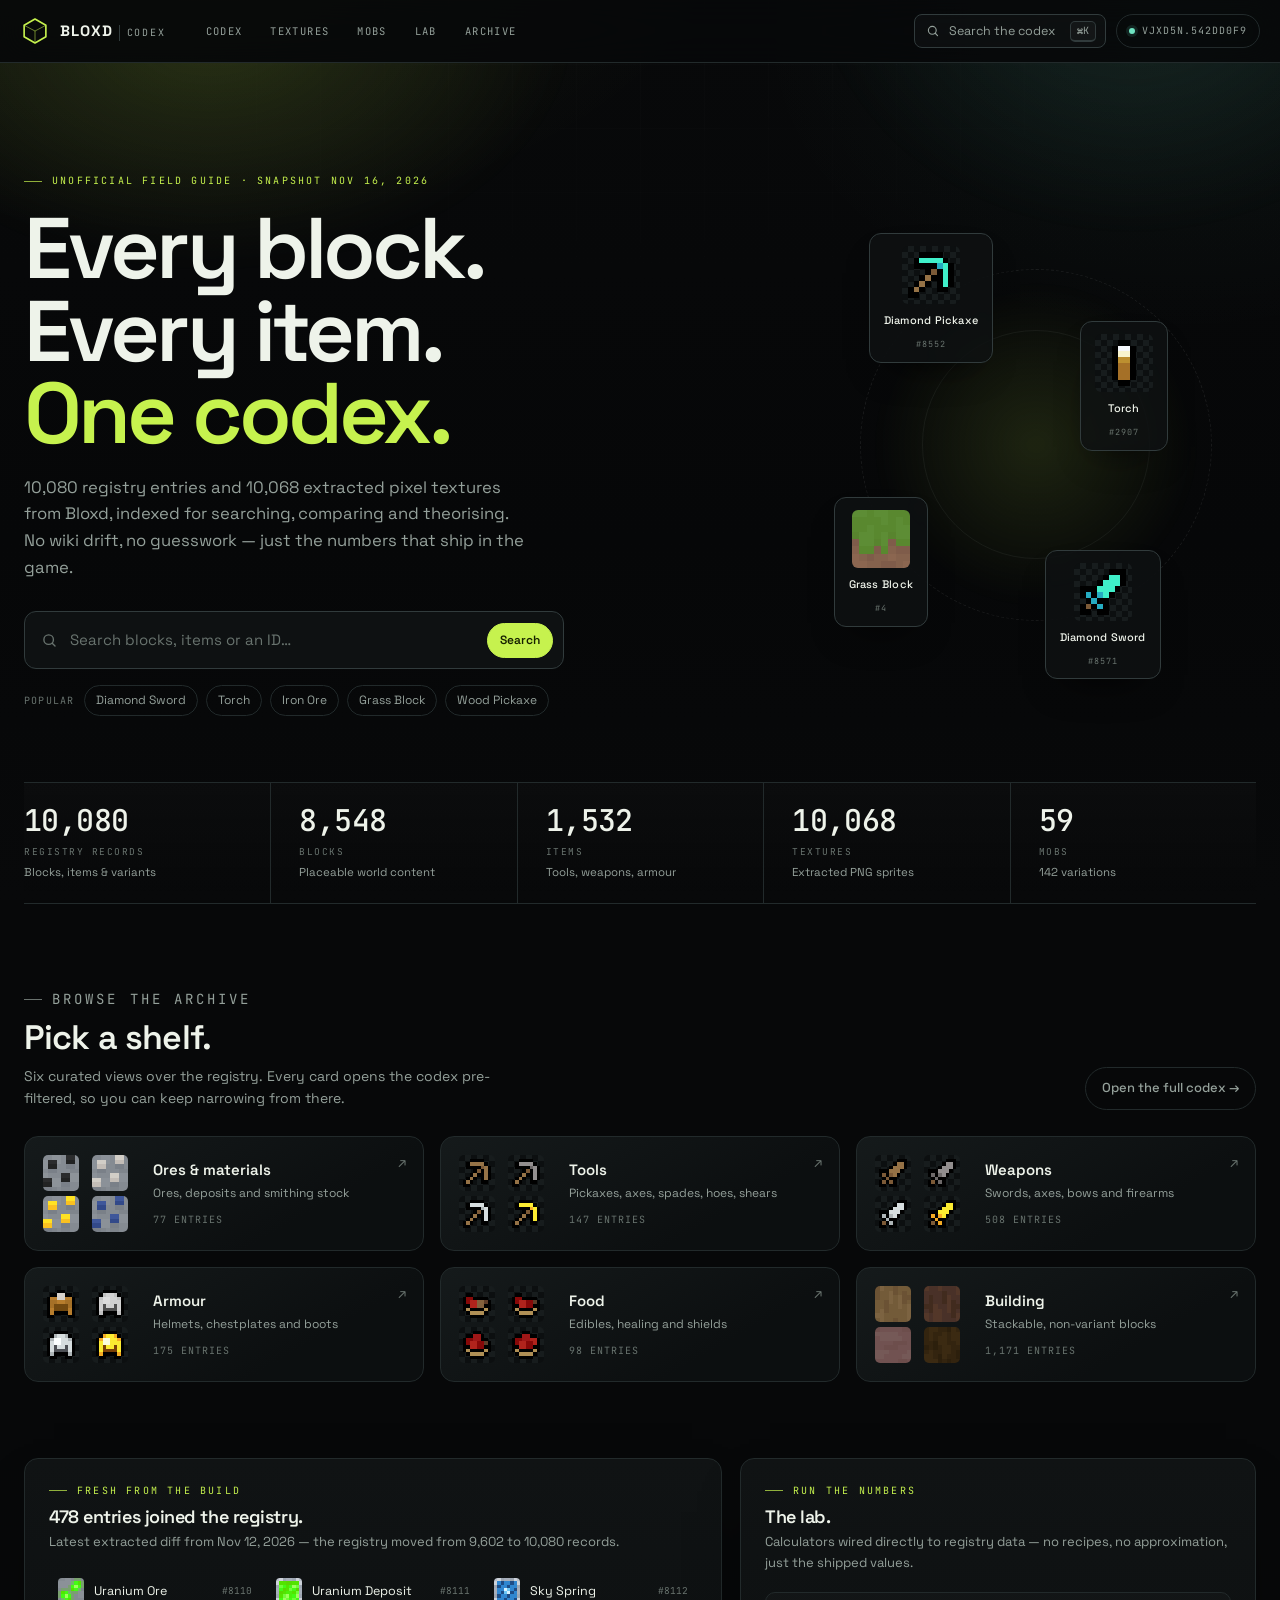
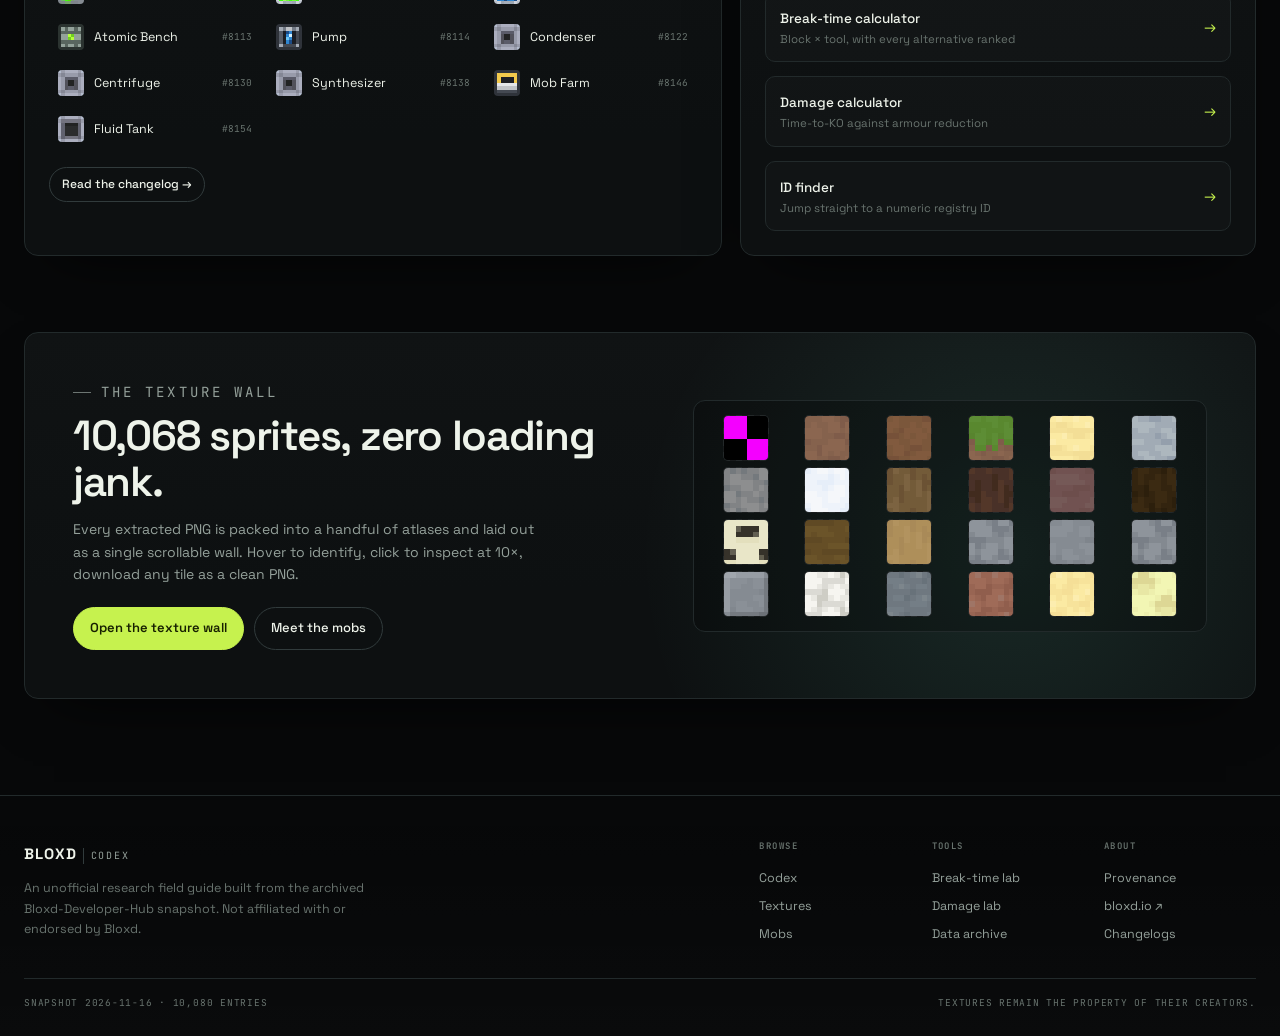
==== index.html @ 4e417929 "Build Bloxd Codex, a new site generated from the archived zip - New dark field-guide UI: home, codex" ====
<!doctype html>
<html lang="en">
<head>
<meta charset="utf-8">
<meta name="viewport" content="width=device-width, initial-scale=1, viewport-fit=cover">
<title>Bloxd Codex — every block, item and mob</title>
<meta name="description" content="An unofficial, searchable field guide to Bloxd: 10,080 blocks and items, 10,068 extracted textures, 59 mobs, plus mining and damage calculators built from the registry snapshot.">
<meta name="theme-color" content="#070809">
<meta property="og:title" content="Bloxd Codex">
<meta property="og:description" content="Every block. Every item. One codex. Search 10,080 registry entries and 10,068 extracted textures.">
<meta property="og:type" content="website">
<link rel="icon" href="assets/favicon.svg" type="image/svg+xml">
<link rel="preconnect" href="https://fonts.googleapis.com">
<link rel="preconnect" href="https://fonts.gstatic.com" crossorigin>
<link href="https://fonts.googleapis.com/css2?family=Space+Grotesk:wght@400;500;600;700&family=JetBrains+Mono:wght@400;500&display=swap" rel="stylesheet">
<link rel="stylesheet" href="assets/site.css">
<script type="module" src="assets/js/main.js"></script>
</head>
<body>
<a class="skip-link" href="#view">Skip to content</a>

<header class="topbar">
  <div class="topbar-inner">
    <a class="brand" href="#/" aria-label="Bloxd Codex — home">
      <span class="brand-mark" aria-hidden="true">
        <svg viewBox="0 0 40 40" fill="none">
          <path d="M20 4 34.5 12.4v15.2L20 36 5.5 27.6V12.4L20 4Z" stroke="currentColor" stroke-width="2.2" stroke-linejoin="round"/>
          <path d="M20 20 34.5 12.4M20 20 5.5 12.4M20 20v16" stroke="currentColor" stroke-width="1.3" opacity=".55"/>
        </svg>
      </span>
      <span class="brand-text"><b>BLOXD</b><i>CODEX</i></span>
    </a>

    <nav class="nav" id="nav" aria-label="Primary">
      <a href="#/codex" data-nav="codex">Codex</a>
      <a href="#/textures" data-nav="textures">Textures</a>
      <a href="#/mobs" data-nav="mobs">Mobs</a>
      <a href="#/lab" data-nav="lab">Lab</a>
      <a href="#/archive" data-nav="archive">Archive</a>
    </nav>

    <div class="top-actions">
      <button class="search-trigger" id="searchTrigger" type="button" aria-label="Search the codex">
        <svg viewBox="0 0 20 20" fill="none" aria-hidden="true"><circle cx="9" cy="9" r="5.6" stroke="currentColor" stroke-width="1.6"/><path d="m13.2 13.2 3.3 3.3" stroke="currentColor" stroke-width="1.6" stroke-linecap="round"/></svg>
        <span class="search-trigger-label">Search the codex</span>
        <kbd class="kbd">⌘K</kbd>
      </button>
      <a class="snapshot-pill" href="#/archive" title="Archived snapshot">
        <i aria-hidden="true"></i><span id="snapBuild">snapshot</span>
      </a>
      <button class="menu-btn" id="menuBtn" type="button" aria-label="Open menu" aria-expanded="false" aria-controls="mobileNav">
        <span></span><span></span>
      </button>
    </div>
  </div>
  <div class="mobile-nav" id="mobileNav" hidden>
    <a href="#/codex" data-nav="codex">Codex</a>
    <a href="#/textures" data-nav="textures">Textures</a>
    <a href="#/mobs" data-nav="mobs">Mobs</a>
    <a href="#/lab" data-nav="lab">Lab</a>
    <a href="#/archive" data-nav="archive">Archive</a>
  </div>
</header>

<main id="view" tabindex="-1">
  <div class="boot">
    <div class="boot-cube" aria-hidden="true"></div>
    <p>Unpacking the codex…</p>
  </div>
</main>

<footer class="footer">
  <div class="footer-inner">
    <div class="footer-brand">
      <span class="brand-text"><b>BLOXD</b><i>CODEX</i></span>
      <p>An unofficial research field guide built from the archived Bloxd-Developer-Hub snapshot. Not affiliated with or endorsed by Bloxd.</p>
    </div>
    <div class="footer-cols">
      <div>
        <h4>Browse</h4>
        <a href="#/codex">Codex</a>
        <a href="#/textures">Textures</a>
        <a href="#/mobs">Mobs</a>
      </div>
      <div>
        <h4>Tools</h4>
        <a href="#/lab">Break-time lab</a>
        <a href="#/lab">Damage lab</a>
        <a href="#/archive">Data archive</a>
      </div>
      <div>
        <h4>About</h4>
        <a href="#/archive">Provenance</a>
        <a href="https://bloxd.io" rel="noopener noreferrer" target="_blank">bloxd.io ↗</a>
        <a href="#/archive">Changelogs</a>
      </div>
    </div>
  </div>
  <div class="footer-base">
    <span id="footStamp">Snapshot —</span>
    <span>Textures remain the property of their creators.</span>
  </div>
</footer>

<div class="overlay" id="palette" hidden>
  <div class="palette-panel" role="dialog" aria-modal="true" aria-label="Search the codex">
    <div class="palette-bar">
      <svg viewBox="0 0 20 20" fill="none" aria-hidden="true"><circle cx="9" cy="9" r="5.6" stroke="currentColor" stroke-width="1.6"/><path d="m13.2 13.2 3.3 3.3" stroke="currentColor" stroke-width="1.6" stroke-linecap="round"/></svg>
      <input id="paletteInput" type="text" placeholder="Search blocks, items, IDs…" autocomplete="off" spellcheck="false" aria-label="Search query">
      <kbd class="kbd">esc</kbd>
    </div>
    <div class="palette-results" id="paletteResults"></div>
    <div class="palette-foot">
      <span><kbd>↑</kbd><kbd>↓</kbd> navigate</span>
      <span><kbd>↵</kbd> open</span>
      <span><kbd>⌘K</kbd> toggle</span>
    </div>
  </div>
</div>

<div class="overlay" id="lightbox" hidden>
  <div class="lightbox-panel" role="dialog" aria-modal="true" aria-label="Texture preview">
    <button class="icon-btn lightbox-close" type="button" data-close aria-label="Close">✕</button>
    <div class="lightbox-stage" id="lightboxStage"></div>
    <div class="lightbox-meta" id="lightboxMeta"></div>
  </div>
</div>

<div class="overlay" id="modal" hidden>
  <div class="modal-panel" role="dialog" aria-modal="true" aria-labelledby="modalTitle">
    <button class="icon-btn modal-close" type="button" data-close aria-label="Close">✕</button>
    <div id="modalBody"></div>
  </div>
</div>

<div class="toasts" id="toasts" aria-live="polite"></div>
</body>
</html>
---- assets/site.css ----
/* ==========================================================================
   Bloxd Codex — stylesheet
   A dark specimen-archive look: near-black surfaces, acid lime accents,
   monospaced catalog labels and crisp pixel textures on checkerboard.
   ========================================================================== */

/* --- tokens -------------------------------------------------------------- */
:root {
  --bg: #070809;
  --bg-soft: #0b0d0e;
  --panel: #101314;
  --panel-2: #151a1b;
  --panel-3: #1a2021;
  --line: #222a2b;
  --line-strong: #313b3c;
  --text: #eef3ea;
  --muted: #94a09a;
  --dim: #68736e;
  --lime: #c6f24e;
  --lime-ink: #172000;
  --mint: #6fe3c1;
  --amber: #ffb45c;
  --blue: #7cb8ff;
  --pink: #ff8fb1;
  --red: #ff6b6b;
  --radius: 14px;
  --radius-sm: 9px;
  --content: 1280px;
  --font: "Space Grotesk", ui-sans-serif, system-ui, -apple-system, "Segoe UI", sans-serif;
  --mono: "JetBrains Mono", ui-monospace, SFMono-Regular, Menlo, Consolas, monospace;
  --shadow: 0 24px 60px -30px rgba(0, 0, 0, .9);
  --ease: cubic-bezier(.22, .8, .28, 1);
}

/* --- reset --------------------------------------------------------------- */
*, *::before, *::after { box-sizing: border-box; }
* { margin: 0; }
html { scroll-behavior: smooth; -webkit-text-size-adjust: 100%; }
body {
  background: var(--bg);
  color: var(--text);
  font-family: var(--font);
  font-size: 15px;
  line-height: 1.6;
  min-height: 100svh;
  -webkit-font-smoothing: antialiased;
  overflow-x: hidden;
}
body::before {
  content: "";
  position: fixed;
  inset: 0;
  z-index: -1;
  pointer-events: none;
  background:
    radial-gradient(900px 500px at 12% -10%, rgba(198, 242, 78, .07), transparent 65%),
    radial-gradient(700px 500px at 92% 4%, rgba(111, 227, 193, .05), transparent 60%),
    linear-gradient(180deg, #08090a, #060708 60%, #08090a);
}
body::after {
  content: "";
  position: fixed;
  inset: 0;
  z-index: -1;
  pointer-events: none;
  opacity: .5;
  background-image:
    linear-gradient(rgba(255, 255, 255, .022) 1px, transparent 1px),
    linear-gradient(90deg, rgba(255, 255, 255, .022) 1px, transparent 1px);
  background-size: 64px 64px;
  mask-image: radial-gradient(ellipse 80% 60% at 50% 0%, #000 20%, transparent 80%);
  -webkit-mask-image: radial-gradient(ellipse 80% 60% at 50% 0%, #000 20%, transparent 80%);
}
img, svg { display: block; max-width: 100%; }
button, input, select, textarea { font: inherit; color: inherit; }
button { background: none; border: 0; cursor: pointer; }
a { color: inherit; text-decoration: none; }
ul, ol { padding: 0; list-style: none; }
h1, h2, h3, h4 { font-weight: 600; line-height: 1.08; letter-spacing: -.025em; }
::selection { background: var(--lime); color: var(--lime-ink); }
:focus-visible { outline: 2px solid var(--lime); outline-offset: 2px; border-radius: 4px; }
[hidden] { display: none !important; }

/* scrollbar */
* { scrollbar-width: thin; scrollbar-color: #2b3435 transparent; }
*::-webkit-scrollbar { width: 10px; height: 10px; }
*::-webkit-scrollbar-thumb { background: #2b3435; border: 3px solid var(--bg); border-radius: 10px; }

.skip-link {
  position: fixed; left: 16px; top: -60px; z-index: 200;
  background: var(--lime); color: var(--lime-ink); padding: 10px 16px;
  border-radius: 8px; font-weight: 600; transition: top .2s;
}
.skip-link:focus { top: 12px; }

/* --- shared -------------------------------------------------------------- */
.container { width: min(100% - 48px, var(--content)); margin-inline: auto; }
.kicker {
  font-family: var(--mono); font-size: 10px; letter-spacing: .22em; text-transform: uppercase;
  color: var(--lime); display: flex; align-items: center; gap: 10px;
}
.kicker::before { content: ""; width: 18px; height: 1px; background: currentColor; opacity: .7; }
.kicker.plain::before { display: none; }
.muted { color: var(--muted); }
.dim { color: var(--dim); }
.mono { font-family: var(--mono); }
.section { padding: clamp(40px, 6vw, 76px) 0; }
.section-head {
  display: flex; align-items: flex-end; justify-content: space-between;
  gap: 24px; margin-bottom: 26px; flex-wrap: wrap;
}
.section-head h2 { font-size: clamp(24px, 3vw, 34px); margin-top: 10px; }
.section-head p { color: var(--muted); max-width: 52ch; margin-top: 8px; font-size: 14px; }
.hairline { height: 1px; background: var(--line); border: 0; }

.btn {
  --btn-bg: transparent; --btn-fg: var(--text); --btn-bd: var(--line-strong);
  display: inline-flex; align-items: center; justify-content: center; gap: 8px;
  background: var(--btn-bg); color: var(--btn-fg); border: 1px solid var(--btn-bd);
  padding: 10px 16px; border-radius: 999px; font-size: 13px; font-weight: 500;
  transition: background .18s, border-color .18s, color .18s, transform .18s;
  white-space: nowrap;
}
.btn:hover { border-color: var(--lime); color: var(--lime); }
.btn:active { transform: translateY(1px); }
.btn.primary { --btn-bg: var(--lime); --btn-fg: var(--lime-ink); --btn-bd: var(--lime); font-weight: 600; }
.btn.primary:hover { background: #d4ff62; border-color: #d4ff62; color: var(--lime-ink); }
.btn.ghost { --btn-bd: var(--line); color: var(--muted); }
.btn.small { padding: 7px 12px; font-size: 12px; }
.btn svg { width: 15px; height: 15px; }

.icon-btn {
  width: 34px; height: 34px; display: grid; place-items: center;
  border: 1px solid var(--line); border-radius: 8px; color: var(--muted);
  transition: color .15s, border-color .15s, background .15s;
}
.icon-btn:hover { color: var(--text); border-color: var(--line-strong); background: var(--panel-2); }

.kbd {
  font-family: var(--mono); font-size: 10px; line-height: 1; color: var(--muted);
  border: 1px solid var(--line-strong); border-bottom-width: 2px;
  border-radius: 5px; padding: 4px 6px; background: rgba(255, 255, 255, .03);
}

.chip {
  display: inline-flex; align-items: center; gap: 6px;
  padding: 5px 10px; border-radius: 999px; border: 1px solid var(--line);
  font-family: var(--mono); font-size: 10.5px; letter-spacing: .015em;
  color: var(--muted); background: rgba(255, 255, 255, .02);
}
.chip.lime { color: var(--lime); border-color: rgba(198, 242, 78, .35); background: rgba(198, 242, 78, .07); }
.chip.mint { color: var(--mint); border-color: rgba(111, 227, 193, .3); background: rgba(111, 227, 193, .06); }
.chip.amber { color: var(--amber); border-color: rgba(255, 180, 92, .3); background: rgba(255, 180, 92, .06); }
.chip.blue { color: var(--blue); border-color: rgba(124, 184, 255, .3); background: rgba(124, 184, 255, .06); }
.chip.pink { color: var(--pink); border-color: rgba(255, 143, 177, .3); background: rgba(255, 143, 177, .06); }
.chip.plain { text-transform: none; letter-spacing: 0; font-family: var(--font); font-size: 12px; }

.badge {
  display: inline-flex; align-items: center; gap: 4px;
  font-family: var(--mono); font-size: 9.5px; letter-spacing: .08em; text-transform: uppercase;
  color: var(--dim); border: 1px solid var(--line); border-radius: 4px; padding: 2px 5px;
}
.badge.var { color: var(--amber); border-color: rgba(255, 180, 92, .25); }

.panel {
  background: linear-gradient(180deg, var(--panel), #0d1011 70%);
  border: 1px solid var(--line);
  border-radius: var(--radius);
  box-shadow: var(--shadow);
}
.panel-pad { padding: clamp(18px, 2.4vw, 28px); }

.checker {
  background-color: #0c0f10;
  background-image:
    linear-gradient(45deg, #171c1d 25%, transparent 25%, transparent 75%, #171c1d 75%),
    linear-gradient(45deg, #171c1d 25%, transparent 25%, transparent 75%, #171c1d 75%);
  background-size: 12px 12px;
  background-position: 0 0, 6px 6px;
}

/* pixel texture wrapper */
.texbox {
  position: relative; display: inline-grid; place-items: center;
  flex: none; border-radius: 7px; overflow: hidden;
}
.px {
  display: block; flex: none;
  background-repeat: no-repeat;
  image-rendering: pixelated;
  image-rendering: -moz-crisp-edges;
  image-rendering: crisp-edges;
}
.px-img { image-rendering: pixelated; }
.texbox.empty::after {
  content: "∅"; font-family: var(--mono); color: var(--dim); font-size: 14px;
}

/* --- boot / view transitions -------------------------------------------- */
.boot { min-height: 60vh; display: grid; place-content: center; justify-items: center; gap: 18px; color: var(--dim); font-family: var(--mono); font-size: 11px; letter-spacing: .18em; text-transform: uppercase; }
.boot-cube {
  width: 26px; height: 26px; border: 2px solid var(--lime); border-radius: 4px;
  animation: bootspin 1.4s var(--ease) infinite;
}
@keyframes bootspin { 0% { transform: rotate(0) scale(1); } 50% { transform: rotate(90deg) scale(.75); opacity: .5; } 100% { transform: rotate(180deg) scale(1); } }
#view.is-entering { animation: fadeUp .38s var(--ease) both; }
@keyframes fadeUp { from { opacity: 0; transform: translateY(10px); } to { opacity: 1; transform: none; } }

/* --- topbar -------------------------------------------------------------- */
.topbar {
  position: sticky; top: 0; z-index: 60;
  background: rgba(7, 8, 9, .78);
  backdrop-filter: blur(16px) saturate(140%);
  -webkit-backdrop-filter: blur(16px) saturate(140%);
  border-bottom: 1px solid var(--line);
}
.topbar-inner {
  width: min(100% - 40px, var(--content)); margin-inline: auto;
  height: 62px; display: flex; align-items: center; gap: 28px;
}
.brand { display: flex; align-items: center; gap: 10px; flex: none; }
.brand-mark { width: 30px; height: 30px; color: var(--lime); }
.brand-mark svg { width: 100%; height: 100%; }
.brand:hover .brand-mark { filter: drop-shadow(0 0 8px rgba(198, 242, 78, .5)); }
.brand-text { display: flex; align-items: baseline; gap: 6px; letter-spacing: .04em; }
.brand-text b { font-size: 15px; letter-spacing: .06em; }
.brand-text i {
  font-style: normal; font-family: var(--mono); font-size: 10px; letter-spacing: .18em;
  color: var(--muted); border-left: 1px solid var(--line-strong); padding-left: 7px;
}
.nav { display: flex; align-items: center; gap: 4px; margin-right: auto; }
.nav a {
  position: relative; padding: 7px 12px; border-radius: 7px;
  font-family: var(--mono); font-size: 10.5px; letter-spacing: .13em; text-transform: uppercase;
  color: var(--muted); transition: color .15s, background .15s;
}
.nav a:hover { color: var(--text); background: rgba(255, 255, 255, .04); }
.nav a.active { color: var(--text); }
.nav a.active::after {
  content: ""; position: absolute; left: 12px; right: 12px; bottom: 1px; height: 2px;
  background: var(--lime); border-radius: 2px;
}
.top-actions { display: flex; align-items: center; gap: 10px; }
.search-trigger {
  display: flex; align-items: center; gap: 9px; height: 34px; padding: 0 9px 0 11px;
  border: 1px solid var(--line-strong); border-radius: 8px; color: var(--muted);
  background: rgba(255, 255, 255, .025); transition: border-color .15s, color .15s, background .15s;
}
.search-trigger:hover { border-color: var(--lime); color: var(--text); background: rgba(198, 242, 78, .05); }
.search-trigger svg { width: 14px; height: 14px; }
.search-trigger-label { font-size: 12.5px; }
.search-trigger .kbd { margin-left: 6px; }
.snapshot-pill {
  display: inline-flex; align-items: center; gap: 7px; height: 34px; padding: 0 12px;
  border: 1px solid var(--line); border-radius: 999px;
  font-family: var(--mono); font-size: 10px; letter-spacing: .1em; text-transform: uppercase; color: var(--muted);
  transition: border-color .15s, color .15s;
}
.snapshot-pill:hover { border-color: var(--line-strong); color: var(--text); }
.snapshot-pill i { width: 6px; height: 6px; border-radius: 50%; background: var(--mint); box-shadow: 0 0 0 3px rgba(111, 227, 193, .12); }
.menu-btn { display: none; width: 38px; height: 34px; place-items: center; gap: 5px; border: 1px solid var(--line); border-radius: 8px; }
.menu-btn span { display: block; width: 15px; height: 1.5px; background: var(--text); transition: transform .2s; }
.menu-btn[aria-expanded="true"] span:first-child { transform: translateY(3.2px) rotate(45deg); }
.menu-btn[aria-expanded="true"] span:last-child { transform: translateY(-3.2px) rotate(-45deg); }
.mobile-nav {
  display: none; flex-direction: column; gap: 2px; padding: 8px 20px 18px;
  border-top: 1px solid var(--line); background: var(--bg-soft);
}
.mobile-nav a { padding: 11px 4px; font-family: var(--mono); font-size: 12px; letter-spacing: .14em; text-transform: uppercase; color: var(--muted); border-bottom: 1px solid rgba(255, 255, 255, .04); }
.mobile-nav a.active { color: var(--lime); }

/* --- hero ---------------------------------------------------------------- */
.hero { position: relative; overflow: hidden; padding: clamp(56px, 9vw, 110px) 0 clamp(40px, 6vw, 66px); }
.hero::before {
  content: ""; position: absolute; inset: -20% -10% auto -10%; height: 620px; pointer-events: none;
  background:
    radial-gradient(520px 340px at 22% 18%, rgba(198, 242, 78, .14), transparent 70%),
    radial-gradient(460px 380px at 82% 8%, rgba(111, 227, 193, .1), transparent 70%);
  filter: blur(10px);
}
.hero-inner { position: relative; display: grid; grid-template-columns: minmax(0, 1.15fr) minmax(0, .85fr); gap: clamp(28px, 5vw, 64px); align-items: center; }
.hero-copy h1 {
  font-size: clamp(44px, 7.2vw, 86px); letter-spacing: -.045em; line-height: .96;
  margin: 18px 0 20px; font-weight: 600;
}
.hero-copy h1 em { font-style: normal; color: var(--lime); }
.hero-copy .lede { color: var(--muted); font-size: clamp(15px, 1.3vw, 17px); max-width: 46ch; }
.hero-search {
  display: flex; align-items: center; gap: 12px; margin-top: 30px;
  background: rgba(16, 19, 20, .9); border: 1px solid var(--line-strong);
  border-radius: 12px; padding: 8px 10px 8px 16px; max-width: 540px;
  transition: border-color .2s, box-shadow .2s;
}
.hero-search:focus-within { border-color: var(--lime); box-shadow: 0 0 0 4px rgba(198, 242, 78, .08); }
.hero-search svg { width: 17px; height: 17px; color: var(--dim); flex: none; }
.hero-search input { flex: 1; min-width: 0; background: none; border: 0; padding: 8px 0; font-size: 15px; }
.hero-search input::placeholder { color: var(--dim); }
.hero-search input:focus { outline: none; }
.hero-chips { display: flex; flex-wrap: wrap; gap: 8px; margin-top: 16px; align-items: center; }
.hero-chips span { font-family: var(--mono); font-size: 10px; letter-spacing: .12em; text-transform: uppercase; color: var(--dim); margin-right: 2px; }
.hero-chips button {
  font-size: 12px; color: var(--muted); border: 1px solid var(--line); border-radius: 999px; padding: 5px 11px;
  transition: color .15s, border-color .15s, background .15s;
}
.hero-chips button:hover { color: var(--lime); border-color: rgba(198, 242, 78, .4); background: rgba(198, 242, 78, .06); }

/* floating specimen art */
.hero-art { position: relative; aspect-ratio: 1; max-width: 440px; margin-left: auto; width: 100%; }
.hero-art::before {
  content: ""; position: absolute; inset: 8%; border-radius: 50%;
  background: radial-gradient(circle, rgba(198, 242, 78, .12), transparent 62%);
  filter: blur(6px);
}
.hero-art .ring {
  position: absolute; inset: 10%; border: 1px dashed rgba(255, 255, 255, .08); border-radius: 50%;
  animation: spin 46s linear infinite;
}
.hero-art .ring.two { inset: 24%; border-style: solid; border-color: rgba(255, 255, 255, .05); animation-duration: 34s; animation-direction: reverse; }
@keyframes spin { to { transform: rotate(360deg); } }
.specimen {
  position: absolute; display: flex; flex-direction: column; align-items: center; gap: 8px;
  padding: 12px 14px 10px; background: rgba(14, 17, 18, .86);
  border: 1px solid var(--line-strong); border-radius: 12px;
  box-shadow: 0 18px 40px -22px #000; backdrop-filter: blur(6px);
  animation: bob 7s ease-in-out infinite;
}
.specimen .texbox { border-radius: 6px; }
.specimen b { font-size: 11px; font-weight: 500; letter-spacing: .02em; white-space: nowrap; }
.specimen small { font-family: var(--mono); font-size: 8.5px; letter-spacing: .1em; color: var(--dim); text-transform: uppercase; }
@keyframes bob { 0%, 100% { transform: translateY(0); } 50% { transform: translateY(-9px); } }

/* --- stats --------------------------------------------------------------- */
.stat-strip {
  display: grid; grid-template-columns: repeat(5, 1fr);
  border-top: 1px solid var(--line); border-bottom: 1px solid var(--line);
  background: linear-gradient(180deg, rgba(255, 255, 255, .018), transparent);
}
.stat { padding: 22px clamp(14px, 2.2vw, 28px); border-left: 1px solid var(--line); }
.stat:first-child { border-left: 0; padding-left: 0; }
.stat-value { font-family: var(--mono); font-size: clamp(21px, 2.4vw, 30px); letter-spacing: -.02em; font-weight: 500; line-height: 1; }
.stat-value em { font-style: normal; color: var(--lime); }
.stat-label { margin-top: 9px; font-family: var(--mono); font-size: 9.5px; letter-spacing: .16em; text-transform: uppercase; color: var(--dim); }
.stat-hint { font-size: 11.5px; color: var(--muted); margin-top: 3px; }

/* --- shelves ------------------------------------------------------------- */
.shelf-grid { display: grid; grid-template-columns: repeat(3, 1fr); gap: 16px; }
.shelf {
  position: relative; display: grid; grid-template-columns: 92px 1fr; gap: 18px; align-items: center;
  padding: 18px; border: 1px solid var(--line); border-radius: var(--radius);
  background: linear-gradient(150deg, var(--panel-2), #0c0f10 70%);
  transition: border-color .2s, transform .2s var(--ease), background .2s;
  text-align: left; overflow: hidden;
}
.shelf:hover { border-color: rgba(198, 242, 78, .45); transform: translateY(-3px); }
.shelf::after {
  content: "↗"; position: absolute; top: 14px; right: 16px; color: var(--dim); font-size: 14px;
  transition: color .2s, transform .2s;
}
.shelf:hover::after { color: var(--lime); transform: translate(2px, -2px); }
.shelf-mosaic { display: grid; grid-template-columns: 1fr 1fr; gap: 5px; }
.shelf-mosaic .texbox { border-radius: 5px; background-color: #0c0f10; }
.shelf b { display: block; font-size: 15px; font-weight: 600; }
.shelf small { display: block; color: var(--muted); font-size: 12px; margin-top: 2px; }
.shelf .count { display: block; font-family: var(--mono); font-size: 10px; letter-spacing: .1em; text-transform: uppercase; color: var(--dim); margin-top: 9px; }

/* --- home split ---------------------------------------------------------- */
.home-split { display: grid; grid-template-columns: 1.15fr .85fr; gap: 18px; }
.home-panel { padding: 24px; }
.home-panel h3 { font-size: 18px; margin-top: 8px; }
.home-panel .panel-sub { color: var(--muted); font-size: 13px; margin-top: 6px; }
.added-list { display: grid; grid-template-columns: repeat(auto-fill, minmax(190px, 1fr)); gap: 6px; margin-top: 18px; }
.added-item { display: flex; align-items: center; gap: 10px; padding: 7px 9px; border-radius: 8px; transition: background .15s; }
.added-item:hover { background: rgba(255, 255, 255, .04); }
.added-item .texbox { border-radius: 4px; }
.added-item span { font-size: 12.5px; overflow: hidden; text-overflow: ellipsis; white-space: nowrap; }
.added-item small { margin-left: auto; font-family: var(--mono); font-size: 9.5px; color: var(--dim); }
.lab-teaser { display: flex; flex-direction: column; gap: 14px; }
.teaser-row { display: flex; align-items: center; justify-content: space-between; gap: 12px; padding: 13px 14px; border: 1px solid var(--line); border-radius: 10px; background: rgba(255, 255, 255, .015); transition: border-color .15s, background .15s; }
.teaser-row:hover { border-color: var(--line-strong); background: rgba(255, 255, 255, .03); }
.teaser-row b { font-size: 13.5px; font-weight: 500; }
.teaser-row small { display: block; color: var(--dim); font-size: 11.5px; }
.teaser-row i { color: var(--lime); font-style: normal; }

/* --- generic page heads -------------------------------------------------- */
.page-head { padding: clamp(40px, 6vw, 68px) 0 26px; border-bottom: 1px solid var(--line); }
.page-head h1 { font-size: clamp(34px, 5vw, 56px); letter-spacing: -.035em; margin: 12px 0 10px; }
.page-head p { color: var(--muted); max-width: 62ch; font-size: 14.5px; }
.head-row { display: flex; align-items: flex-end; justify-content: space-between; gap: 24px; flex-wrap: wrap; }
.page-head .head-stats { display: flex; gap: 22px; }
.page-head .head-stat b { display: block; font-family: var(--mono); font-size: 20px; font-weight: 500; }
.page-head .head-stat small { font-family: var(--mono); font-size: 9px; letter-spacing: .14em; text-transform: uppercase; color: var(--dim); }

.breadcrumb { display: flex; align-items: center; gap: 8px; font-family: var(--mono); font-size: 10px; letter-spacing: .12em; text-transform: uppercase; color: var(--dim); padding-top: 26px; }
.breadcrumb a:hover { color: var(--lime); }
.breadcrumb span { opacity: .5; }

/* --- codex --------------------------------------------------------------- */
.codex { display: grid; grid-template-columns: 252px minmax(0, 1fr); gap: 28px; padding: 30px 0 60px; align-items: start; }
.filters { position: sticky; top: 82px; display: flex; flex-direction: column; gap: 22px; max-height: calc(100svh - 104px); overflow-y: auto; padding-right: 6px; }
.filter-group { border-bottom: 1px solid var(--line); padding-bottom: 18px; }
.filter-group:last-child { border-bottom: 0; }
.filter-label { font-family: var(--mono); font-size: 9.5px; letter-spacing: .17em; text-transform: uppercase; color: var(--dim); margin-bottom: 10px; }
.seg { display: flex; gap: 3px; padding: 3px; background: var(--panel); border: 1px solid var(--line); border-radius: 8px; }
.seg button { flex: 1; padding: 6px 4px; border-radius: 5px; font-size: 11.5px; color: var(--muted); transition: background .15s, color .15s; }
.seg button:hover { color: var(--text); }
.seg button[aria-pressed="true"] { background: var(--panel-3); color: var(--text); box-shadow: inset 0 0 0 1px var(--line-strong); }
.filter-list { display: flex; flex-direction: column; gap: 1px; }
.filter-list button {
  display: flex; align-items: center; gap: 8px; width: 100%; text-align: left;
  padding: 7px 8px; border-radius: 6px; font-size: 12.5px; color: var(--muted);
  transition: background .15s, color .15s;
}
.filter-list button:hover { background: rgba(255, 255, 255, .04); color: var(--text); }
.filter-list button[aria-pressed="true"] { background: rgba(198, 242, 78, .09); color: var(--lime); }
.filter-list button i { font-style: normal; font-family: var(--mono); font-size: 9.5px; color: var(--dim); margin-left: auto; }
.filter-list button[aria-pressed="true"] i { color: var(--lime); opacity: .7; }
.switches { display: flex; flex-direction: column; gap: 2px; }
.switch { display: flex; align-items: center; justify-content: space-between; gap: 10px; padding: 6px 8px; border-radius: 6px; cursor: pointer; font-size: 12.5px; color: var(--muted); }
.switch:hover { background: rgba(255, 255, 255, .04); color: var(--text); }
.switch input { appearance: none; width: 30px; height: 17px; border-radius: 999px; background: var(--panel-3); border: 1px solid var(--line-strong); position: relative; transition: background .18s; flex: none; }
.switch input::after { content: ""; position: absolute; top: 1.5px; left: 2px; width: 11px; height: 11px; border-radius: 50%; background: var(--dim); transition: transform .18s, background .18s; }
.switch input:checked { background: rgba(198, 242, 78, .2); border-color: rgba(198, 242, 78, .5); }
.switch input:checked::after { transform: translateX(13px); background: var(--lime); }

.results { min-width: 0; }
.toolbar { display: flex; align-items: center; gap: 10px; margin-bottom: 16px; flex-wrap: wrap; }
.field { display: flex; align-items: center; gap: 9px; background: var(--panel); border: 1px solid var(--line); border-radius: 9px; padding: 0 12px; height: 38px; transition: border-color .15s; }
.field:focus-within { border-color: var(--lime); }
.field svg { width: 14px; height: 14px; color: var(--dim); flex: none; }
.field input { background: none; border: 0; width: 100%; min-width: 0; font-size: 13px; }
.field input:focus { outline: none; }
.field.grow { flex: 1; min-width: 190px; }
.select { position: relative; display: flex; align-items: center; }
.select select {
  appearance: none; background: var(--panel); border: 1px solid var(--line); border-radius: 9px;
  height: 38px; padding: 0 30px 0 12px; font-size: 12.5px; color: var(--muted); cursor: pointer;
}
.select select:hover { color: var(--text); border-color: var(--line-strong); }
.select::after { content: "▾"; position: absolute; right: 11px; pointer-events: none; color: var(--dim); font-size: 10px; }
.count { font-family: var(--mono); font-size: 10.5px; letter-spacing: .08em; color: var(--dim); text-transform: uppercase; margin-left: auto; }
.count b { color: var(--text); font-weight: 500; }

.entry-grid { display: grid; grid-template-columns: repeat(auto-fill, minmax(232px, 1fr)); gap: 10px; }
.entry-card {
  position: relative; display: flex; align-items: center; gap: 12px; padding: 11px;
  border: 1px solid var(--line); border-radius: 11px; background: rgba(16, 19, 20, .7);
  transition: border-color .16s, background .16s, transform .16s var(--ease);
  min-width: 0;
}
.entry-card:hover { border-color: rgba(198, 242, 78, .4); background: var(--panel-2); transform: translateY(-2px); }
.entry-card .texbox { border: 1px solid rgba(255, 255, 255, .05); }
.entry-card-body { min-width: 0; flex: 1; overflow: hidden; }
.entry-name { display: block; font-size: 13.5px; font-weight: 500; overflow: hidden; text-overflow: ellipsis; white-space: nowrap; padding-right: 26px; }
.entry-sub { display: flex; align-items: center; gap: 6px; margin-top: 3px; font-family: var(--mono); font-size: 9.5px; letter-spacing: .04em; color: var(--dim); }
.entry-sub .dot { width: 2px; height: 2px; border-radius: 50%; background: currentColor; flex: none; }
.entry-id { font-family: var(--mono); font-size: 9px; color: var(--dim); position: absolute; top: 9px; right: 10px; opacity: .7; }
.entry-grid.dense .entry-card { padding: 8px 10px; }
.entry-grid.dense .texbox.thumb { transform: scale(.85); }

.loadmore { display: flex; flex-direction: column; align-items: center; gap: 12px; padding: 34px 0 8px; }
.loadmore p { font-family: var(--mono); font-size: 10.5px; letter-spacing: .1em; color: var(--dim); text-transform: uppercase; }
.loadmore p b { color: var(--text); font-weight: 500; }

.empty { padding: 60px 20px; text-align: center; border: 1px dashed var(--line-strong); border-radius: var(--radius); }
.empty b { display: block; font-size: 18px; margin-bottom: 6px; }
.empty p { color: var(--muted); font-size: 13.5px; }

.filter-toggle { display: none; }

/* --- entry detail -------------------------------------------------------- */
.entry-page { padding-bottom: 70px; }
.entry-hero { display: grid; grid-template-columns: 232px minmax(0, 1fr); gap: clamp(22px, 4vw, 46px); align-items: center; padding: 28px 0 36px; }
.entry-art {
  position: relative; aspect-ratio: 1; border-radius: 18px; border: 1px solid var(--line-strong);
  display: grid; place-items: center; overflow: hidden;
  background-color: #0c0f10;
}
.entry-art::before {
  content: ""; position: absolute; inset: 0;
  background: radial-gradient(circle at 50% 42%, rgba(198, 242, 78, .1), transparent 62%);
}
.entry-art .px, .entry-art .texbox { position: relative; }
.entry-info .entry-title { font-size: clamp(34px, 5vw, 58px); letter-spacing: -.04em; margin: 10px 0 12px; word-break: break-word; }
.entry-desc { color: var(--muted); font-size: 15px; max-width: 60ch; }
.entry-badges { display: flex; flex-wrap: wrap; gap: 7px; margin-top: 18px; }
.entry-actions { display: flex; flex-wrap: wrap; gap: 8px; margin-top: 22px; }

.prop-grid { display: grid; grid-template-columns: repeat(auto-fit, minmax(290px, 1fr)); gap: 14px; }
.prop-card { padding: 20px; }
.prop-card h3 { font-family: var(--mono); font-size: 10px; letter-spacing: .18em; text-transform: uppercase; color: var(--lime); margin-bottom: 14px; display: flex; align-items: center; gap: 8px; }
.prop-card h3 span { color: var(--dim); letter-spacing: 0; }
.dl { display: grid; grid-template-columns: minmax(0, .95fr) minmax(0, 1.05fr); gap: 10px 16px; align-items: baseline; }
.dl dt { font-size: 12.5px; color: var(--muted); overflow-wrap: anywhere; line-height: 1.45; }
.dl dd { font-family: var(--mono); font-size: 11.5px; text-align: right; color: var(--text); overflow-wrap: anywhere; min-width: 0; }
.dl dd.ok { color: var(--mint); }
.dl dd.no { color: var(--dim); }
.dl dd code { font-family: var(--mono); font-size: 10.5px; background: rgba(255, 255, 255, .04); border: 1px solid var(--line); border-radius: 4px; padding: 2px 5px; display: inline-block; margin: 2px 0; max-width: 100%; }
.dl dd code.truncate { display: block; overflow: hidden; text-overflow: ellipsis; white-space: nowrap; direction: rtl; text-align: left; }
.raw-panel { margin-top: 14px; padding: 0; overflow: hidden; }
.raw-panel summary {
  cursor: pointer; list-style: none; padding: 16px 20px;
  font-family: var(--mono); font-size: 10px; letter-spacing: .16em; text-transform: uppercase; color: var(--muted);
  display: flex; align-items: center; gap: 8px;
}
.raw-panel summary::-webkit-details-marker { display: none; }
.raw-panel summary::before { content: "▸"; color: var(--lime); font-size: 9px; transition: transform .2s; }
.raw-panel[open] summary::before { transform: rotate(90deg); }
.raw-panel pre {
  margin: 0; padding: 0 20px 20px; overflow: auto; max-height: 420px;
  font-family: var(--mono); font-size: 11px; line-height: 1.7; color: #b9c6bd;
}
.entry-nav { display: grid; grid-template-columns: 1fr 1fr; gap: 12px; margin-top: 14px; }
.entry-nav a { display: flex; align-items: center; gap: 12px; padding: 14px 16px; border: 1px solid var(--line); border-radius: 11px; transition: border-color .15s, background .15s; min-width: 0; }
.entry-nav a:hover { border-color: var(--lime); background: var(--panel-2); }
.entry-nav small { font-family: var(--mono); font-size: 8.5px; letter-spacing: .14em; text-transform: uppercase; color: var(--dim); display: block; }
.entry-nav b { font-size: 13.5px; font-weight: 500; overflow: hidden; text-overflow: ellipsis; white-space: nowrap; display: block; }
.entry-nav .next { justify-content: flex-end; text-align: right; }
.entry-nav .next .texbox { order: 2; }

.family { margin-top: 44px; }
.family h2 { font-size: 22px; margin-top: 8px; margin-bottom: 16px; }
.family-row { display: flex; gap: 8px; overflow-x: auto; padding-bottom: 6px; }
.family-row a { display: flex; align-items: center; gap: 9px; padding: 8px 12px 8px 8px; border: 1px solid var(--line); border-radius: 9px; white-space: nowrap; font-size: 12.5px; transition: border-color .15s, color .15s; }
.family-row a:hover { border-color: var(--lime); color: var(--lime); }

/* --- textures ------------------------------------------------------------ */
.tex-toolbar { display: flex; align-items: center; gap: 10px; flex-wrap: wrap; margin: 22px 0 18px; }
.tex-grid { display: grid; grid-template-columns: repeat(auto-fill, minmax(88px, 1fr)); gap: 8px; }
.tex-cell {
  position: relative; aspect-ratio: 1; border: 1px solid var(--line); border-radius: 10px;
  display: grid; place-items: center; overflow: hidden; padding: 8px;
  transition: border-color .16s, transform .16s var(--ease);
}
.tex-cell:hover { border-color: rgba(198, 242, 78, .5); transform: translateY(-2px); }
.tex-cell .px { max-width: 100%; max-height: 100%; }
.tex-cell .tex-name {
  position: absolute; inset: auto 0 0 0; padding: 5px 7px;
  background: linear-gradient(transparent, rgba(6, 8, 8, .92) 45%);
  font-family: var(--mono); font-size: 8.5px; line-height: 1.35; color: #cfd8d1;
  opacity: 0; transition: opacity .15s; overflow: hidden; text-overflow: ellipsis; white-space: nowrap;
}
.tex-cell:hover .tex-name, .tex-cell:focus-visible .tex-name { opacity: 1; }
.tex-cell .tex-size {
  position: absolute; top: 5px; right: 5px; font-family: var(--mono); font-size: 7.5px;
  color: var(--dim); background: rgba(6, 8, 8, .8); padding: 1px 4px; border-radius: 3px; opacity: 0;
  transition: opacity .15s;
}
.tex-cell:hover .tex-size { opacity: 1; }

.sentinel { height: 1px; }
.loading-row { display: flex; align-items: center; justify-content: center; gap: 10px; padding: 30px; font-family: var(--mono); font-size: 10px; letter-spacing: .14em; text-transform: uppercase; color: var(--dim); }
.loading-row::before { content: ""; width: 11px; height: 11px; border: 1.5px solid var(--line-strong); border-top-color: var(--lime); border-radius: 50%; animation: spin .8s linear infinite; }

/* --- mobs ---------------------------------------------------------------- */
.mob-grid { display: grid; grid-template-columns: repeat(auto-fill, minmax(210px, 1fr)); gap: 10px; padding-bottom: 60px; }
.mob-card {
  display: flex; align-items: center; gap: 14px; padding: 14px; text-align: left;
  border: 1px solid var(--line); border-radius: 12px; background: rgba(16, 19, 20, .7);
  transition: border-color .16s, background .16s, transform .16s var(--ease);
}
.mob-card:hover { border-color: rgba(198, 242, 78, .4); background: var(--panel-2); transform: translateY(-2px); }
.mob-card .texbox { border: 1px solid rgba(255, 255, 255, .05); }
.mob-card b { display: block; font-size: 13.5px; font-weight: 500; }
.mob-card small { display: block; font-family: var(--mono); font-size: 9px; letter-spacing: .08em; color: var(--dim); text-transform: uppercase; margin-top: 3px; }
.var-grid { display: grid; grid-template-columns: repeat(auto-fill, minmax(116px, 1fr)); gap: 8px; }
.var-card { display: flex; flex-direction: column; align-items: center; gap: 8px; padding: 12px 8px; border: 1px solid var(--line); border-radius: 10px; background: rgba(255, 255, 255, .015); }
.var-card span { font-family: var(--mono); font-size: 9px; color: var(--muted); text-transform: uppercase; letter-spacing: .06em; text-align: center; }
.var-card .texbox { border: 1px solid rgba(255, 255, 255, .05); }
.mob-assets { display: flex; gap: 10px; flex-wrap: wrap; margin-top: 18px; }
.asset { display: flex; align-items: center; gap: 9px; padding: 8px 12px 8px 8px; border: 1px solid var(--line); border-radius: 9px; font-size: 12px; color: var(--muted); }
.note { display: flex; gap: 10px; padding: 12px 14px; border: 1px solid rgba(255, 180, 92, .22); background: rgba(255, 180, 92, .05); border-radius: 9px; font-size: 12.5px; color: #d9c8b2; margin-top: 16px; }
.note b { color: var(--amber); }

/* --- lab ----------------------------------------------------------------- */
.lab { display: grid; grid-template-columns: repeat(2, minmax(0, 1fr)); gap: 16px; padding: 30px 0 60px; align-items: start; }
.lab-card { padding: clamp(20px, 2.6vw, 30px); }
.lab-card .kicker { margin-bottom: 14px; }
.lab-card h2 { font-size: 24px; }
.lab-card > p { color: var(--muted); font-size: 13.5px; margin-top: 8px; }
.calc-form { display: grid; grid-template-columns: 1fr 1fr; gap: 12px; margin: 22px 0 18px; }
.calc-form.one { grid-template-columns: 1fr; }
.calc-field { display: flex; flex-direction: column; gap: 6px; min-width: 0; }
.calc-field > label { font-family: var(--mono); font-size: 9px; letter-spacing: .15em; text-transform: uppercase; color: var(--dim); }
.combo { position: relative; }
.combo input {
  width: 100%; height: 40px; padding: 0 34px 0 12px; font-size: 13px;
  background: var(--panel-2); border: 1px solid var(--line-strong); border-radius: 9px; color: var(--text);
}
.combo input:focus { outline: none; border-color: var(--lime); }
.combo input::placeholder { color: var(--dim); }
.combo .combo-clear { position: absolute; right: 8px; top: 50%; transform: translateY(-50%); color: var(--dim); font-size: 13px; width: 22px; height: 22px; display: grid; place-items: center; border-radius: 5px; }
.combo .combo-clear:hover { color: var(--text); background: rgba(255, 255, 255, .06); }
.combo-list {
  position: absolute; z-index: 30; left: 0; right: 0; top: calc(100% + 6px);
  background: #111617; border: 1px solid var(--line-strong); border-radius: 10px;
  box-shadow: 0 24px 50px -20px #000; max-height: 260px; overflow-y: auto; padding: 4px;
}
.combo-list button { display: flex; align-items: center; gap: 9px; width: 100%; text-align: left; padding: 6px 8px; border-radius: 7px; font-size: 12.5px; color: var(--muted); }
.combo-list button:hover, .combo-list button.active { background: rgba(198, 242, 78, .1); color: var(--text); }
.combo-list button small { margin-left: auto; font-family: var(--mono); font-size: 9px; color: var(--dim); }
.combo-empty { padding: 10px; font-size: 12px; color: var(--dim); text-align: center; }

.result-grid { display: grid; grid-template-columns: repeat(3, 1fr); gap: 10px; margin: 18px 0; }
.result { padding: 14px; border: 1px solid var(--line); border-radius: 10px; background: rgba(255, 255, 255, .018); }
.result b { display: block; font-family: var(--mono); font-size: clamp(18px, 2.2vw, 24px); font-weight: 500; letter-spacing: -.02em; }
.result b em { font-style: normal; font-size: 11px; color: var(--dim); letter-spacing: 0; }
.result small { display: block; font-family: var(--mono); font-size: 8.5px; letter-spacing: .13em; text-transform: uppercase; color: var(--dim); margin-top: 5px; }
.result.hero-result b { color: var(--lime); }

.bars { display: flex; flex-direction: column; gap: 7px; margin-top: 6px; }
.bar-row { display: grid; grid-template-columns: 118px minmax(0, 1fr) 64px; align-items: center; gap: 10px; font-size: 11.5px; }
.bar-row .bar-name { color: var(--muted); overflow: hidden; text-overflow: ellipsis; white-space: nowrap; }
.bar-track { display: block; height: 7px; width: 100%; background: var(--panel-3); border-radius: 999px; overflow: hidden; }
.bar-fill { display: block; height: 100%; background: linear-gradient(90deg, rgba(198, 242, 78, .55), var(--lime)); border-radius: 999px; transition: width .35s var(--ease); }
.bar-row.is-selected .bar-name { color: var(--text); font-weight: 500; }
.bar-row.is-selected .bar-fill { background: linear-gradient(90deg, var(--mint), #b8ffe6); }
.bar-val { font-family: var(--mono); font-size: 10px; color: var(--dim); text-align: right; }
.bars-title { font-family: var(--mono); font-size: 9px; letter-spacing: .15em; text-transform: uppercase; color: var(--dim); margin: 24px 0 10px; }
.formula { font-family: var(--mono); font-size: 10.5px; color: var(--dim); line-height: 1.7; margin-top: 18px; padding-top: 14px; border-top: 1px dashed var(--line); }
.formula code { color: var(--mint); }

.slider-row { display: flex; align-items: center; gap: 12px; }
.slider-row input[type="range"] { flex: 1; appearance: none; height: 4px; background: var(--panel-3); border-radius: 999px; }
.slider-row input[type="range"]::-webkit-slider-thumb { appearance: none; width: 15px; height: 15px; border-radius: 50%; background: var(--lime); border: 3px solid #0a0c0d; box-shadow: 0 0 0 1px var(--lime); cursor: pointer; }
.slider-row output { font-family: var(--mono); font-size: 12px; color: var(--text); min-width: 42px; text-align: right; }
.number-input { width: 100%; height: 40px; padding: 0 12px; background: var(--panel-2); border: 1px solid var(--line-strong); border-radius: 9px; font-size: 13px; font-family: var(--mono); }
.number-input:focus { outline: none; border-color: var(--lime); }

/* --- archive ------------------------------------------------------------- */
.archive { padding: 30px 0 70px; display: flex; flex-direction: column; gap: 16px; }
.archive-grid { display: grid; grid-template-columns: repeat(3, 1fr); gap: 12px; }
.env-card { padding: 18px; border-radius: 12px; }
.env-card .env-name { display: flex; align-items: center; justify-content: space-between; gap: 8px; font-family: var(--mono); font-size: 10px; letter-spacing: .12em; text-transform: uppercase; color: var(--muted); }
.env-card .env-name i { font-style: normal; width: 6px; height: 6px; border-radius: 50%; background: var(--mint); box-shadow: 0 0 0 3px rgba(111, 227, 193, .12); }
.env-build { font-family: var(--mono); font-size: 15px; margin: 14px 0 4px; word-break: break-all; }
.env-sub { font-size: 11.5px; color: var(--dim); }
.env-hash { font-family: var(--mono); font-size: 9.5px; color: var(--dim); margin-top: 12px; word-break: break-all; }
.timeline { display: flex; flex-direction: column; }
.tl-item { display: grid; grid-template-columns: 120px 1fr auto; gap: 18px; align-items: center; padding: 14px 0; border-bottom: 1px solid var(--line); }
.tl-item:last-child { border-bottom: 0; }
.tl-date { font-family: var(--mono); font-size: 10.5px; color: var(--dim); }
.tl-main b { font-size: 13px; font-weight: 500; }
.tl-main small { display: block; font-family: var(--mono); font-size: 9.5px; color: var(--dim); margin-top: 3px; }
.tl-delta { font-family: var(--mono); font-size: 12px; color: var(--lime); }
.downloads { display: grid; grid-template-columns: repeat(auto-fill, minmax(230px, 1fr)); gap: 8px; }
.download { display: flex; align-items: center; gap: 10px; padding: 10px 12px; border: 1px solid var(--line); border-radius: 9px; transition: border-color .15s, background .15s; }
.download:hover { border-color: var(--line-strong); background: rgba(255, 255, 255, .03); }
.download b { font-size: 12px; font-weight: 500; }
.download small { font-family: var(--mono); font-size: 9px; color: var(--dim); margin-left: auto; }
.download .dl-icon { width: 26px; height: 26px; border-radius: 6px; background: rgba(198, 242, 78, .1); color: var(--lime); display: grid; place-items: center; font-size: 12px; flex: none; }
.prose { color: var(--muted); font-size: 14px; line-height: 1.75; }
.prose h3 { color: var(--text); font-size: 17px; margin: 22px 0 8px; }
.prose h3:first-child { margin-top: 0; }
.prose p { margin-bottom: 10px; }
.prose ul { list-style: none; display: flex; flex-direction: column; gap: 7px; margin: 8px 0; }
.prose li { padding-left: 16px; position: relative; }
.prose li::before { content: "→"; position: absolute; left: 0; color: var(--lime); font-size: 11px; }
.prose code { font-family: var(--mono); font-size: 11.5px; background: rgba(255, 255, 255, .05); border: 1px solid var(--line); border-radius: 4px; padding: 1px 5px; color: var(--mint); }
.prose a { color: var(--lime); border-bottom: 1px solid rgba(198, 242, 78, .3); }
.prose a:hover { border-bottom-color: var(--lime); }

/* --- overlays ------------------------------------------------------------ */
.overlay {
  position: fixed; inset: 0; z-index: 100; display: flex;
  background: rgba(4, 5, 6, .72); backdrop-filter: blur(6px);
  padding: 12vh 20px 40px; justify-content: center; align-items: flex-start;
  animation: overlayIn .18s ease both;
}
@keyframes overlayIn { from { opacity: 0; } to { opacity: 1; } }

.palette-panel {
  width: min(100%, 640px); background: #0d1112; border: 1px solid var(--line-strong);
  border-radius: 14px; box-shadow: 0 40px 90px -30px #000; overflow: hidden;
  animation: panelIn .22s var(--ease) both;
}
@keyframes panelIn { from { opacity: 0; transform: translateY(-8px) scale(.985); } to { opacity: 1; transform: none; } }
.palette-bar { display: flex; align-items: center; gap: 12px; padding: 14px 16px; border-bottom: 1px solid var(--line); }
.palette-bar svg { width: 17px; height: 17px; color: var(--dim); flex: none; }
.palette-bar input { flex: 1; background: none; border: 0; font-size: 15px; min-width: 0; }
.palette-bar input:focus { outline: none; }
.palette-results { max-height: min(54vh, 430px); overflow-y: auto; padding: 6px; }
.presult {
  display: flex; align-items: center; gap: 11px; width: 100%; text-align: left;
  padding: 8px 10px; border-radius: 8px; color: var(--muted); min-width: 0;
}
.presult .texbox { border: 1px solid rgba(255, 255, 255, .05); }
.presult .p-body { min-width: 0; flex: 1; }
.presult .p-name { font-size: 13px; color: var(--text); overflow: hidden; text-overflow: ellipsis; white-space: nowrap; }
.presult .p-sub { font-family: var(--mono); font-size: 9px; color: var(--dim); text-transform: uppercase; letter-spacing: .08em; margin-top: 2px; }
.presult.active, .presult:hover { background: rgba(198, 242, 78, .1); }
.presult.active .p-name, .presult:hover .p-name { color: var(--lime); }
.presult .p-go { font-family: var(--mono); font-size: 9px; color: var(--dim); opacity: 0; }
.presult.active .p-go { opacity: 1; }
.palette-empty { padding: 30px 16px; text-align: center; color: var(--dim); font-size: 13px; }
.palette-group-label { padding: 10px 12px 5px; font-family: var(--mono); font-size: 8.5px; letter-spacing: .16em; text-transform: uppercase; color: var(--dim); }
.palette-foot { display: flex; gap: 18px; padding: 10px 16px; border-top: 1px solid var(--line); font-family: var(--mono); font-size: 9px; letter-spacing: .06em; color: var(--dim); }
.palette-foot span { display: flex; align-items: center; gap: 4px; }
.palette-foot kbd { font-family: var(--mono); font-size: 8.5px; border: 1px solid var(--line-strong); border-radius: 3px; padding: 2px 4px; }

.lightbox-panel {
  width: min(100%, 720px); background: #0d1112; border: 1px solid var(--line-strong);
  border-radius: 16px; box-shadow: 0 40px 90px -30px #000; position: relative;
  animation: panelIn .22s var(--ease) both; overflow: hidden;
}
.lightbox-close, .modal-close { position: absolute; top: 12px; right: 12px; z-index: 2; background: rgba(8, 10, 10, .8); }
.lightbox-stage {
  min-height: 300px; display: grid; place-items: center; padding: 46px 28px 28px;
  background-color: #0c0f10;
  background-image:
    linear-gradient(45deg, #171c1d 25%, transparent 25%, transparent 75%, #171c1d 75%),
    linear-gradient(45deg, #171c1d 25%, transparent 25%, transparent 75%, #171c1d 75%);
  background-size: 18px 18px; background-position: 0 0, 9px 9px;
}
.lightbox-stage .px { filter: drop-shadow(0 20px 30px rgba(0, 0, 0, .55)); }
.lightbox-meta { padding: 18px 22px 20px; border-top: 1px solid var(--line); }
.lightbox-meta h3 { font-size: 18px; margin-bottom: 4px; }
.lightbox-meta .lm-sub { font-family: var(--mono); font-size: 9.5px; letter-spacing: .1em; text-transform: uppercase; color: var(--dim); }
.lightbox-actions { display: flex; flex-wrap: wrap; gap: 8px; margin-top: 14px; }

.modal-panel {
  width: min(100%, 620px); max-height: 82vh; overflow-y: auto; background: #0d1112;
  border: 1px solid var(--line-strong); border-radius: 16px; padding: 26px;
  box-shadow: 0 40px 90px -30px #000; position: relative; animation: panelIn .22s var(--ease) both;
}
.modal-head { display: flex; align-items: center; gap: 14px; padding-right: 30px; }
.modal-head h2 { font-size: 24px; }
.modal-head small { display: block; font-family: var(--mono); font-size: 9px; letter-spacing: .12em; text-transform: uppercase; color: var(--dim); margin-top: 3px; }
.modal-sub { color: var(--muted); font-size: 13px; margin: 12px 0 18px; }

.toasts { position: fixed; bottom: 22px; left: 50%; transform: translateX(-50%); z-index: 200; display: flex; flex-direction: column; gap: 8px; align-items: center; pointer-events: none; }
.toast {
  background: #e9f0e4; color: #10130f; padding: 9px 16px; border-radius: 999px;
  font-size: 12.5px; font-weight: 500; box-shadow: 0 12px 30px -12px rgba(0, 0, 0, .8);
  animation: toastIn .25s var(--ease) both;
}
@keyframes toastIn { from { opacity: 0; transform: translateY(8px); } to { opacity: 1; transform: none; } }
.toast.out { opacity: 0; transform: translateY(6px); transition: opacity .2s, transform .2s; }

/* --- footer -------------------------------------------------------------- */
.footer { border-top: 1px solid var(--line); background: linear-gradient(180deg, transparent, rgba(255, 255, 255, .015)); margin-top: 20px; }
.footer-inner { width: min(100% - 48px, var(--content)); margin-inline: auto; padding: 46px 0 30px; display: grid; grid-template-columns: minmax(0, 1.4fr) minmax(0, 1fr); gap: 40px; }
.footer-brand p { color: var(--dim); font-size: 12.5px; max-width: 46ch; margin-top: 12px; line-height: 1.65; }
.footer-cols { display: grid; grid-template-columns: repeat(3, 1fr); gap: 20px; }
.footer-cols h4 { font-family: var(--mono); font-size: 9px; letter-spacing: .16em; text-transform: uppercase; color: var(--dim); margin-bottom: 12px; }
.footer-cols a { display: block; font-size: 12.5px; color: var(--muted); padding: 4px 0; transition: color .15s; }
.footer-cols a:hover { color: var(--lime); }
.footer-base {
  width: min(100% - 48px, var(--content)); margin-inline: auto; padding: 16px 0 26px;
  border-top: 1px solid var(--line); display: flex; justify-content: space-between; gap: 16px;
  font-family: var(--mono); font-size: 9.5px; letter-spacing: .08em; color: var(--dim); text-transform: uppercase;
}

/* --- responsive ---------------------------------------------------------- */
@media (max-width: 1120px) {
  .shelf-grid { grid-template-columns: repeat(2, 1fr); }
  .lab { grid-template-columns: 1fr; }
  .archive-grid { grid-template-columns: 1fr; }
  .hero-inner { grid-template-columns: 1fr; }
  .hero-art { display: none; }
  .home-split { grid-template-columns: 1fr; }
}
@media (max-width: 980px) {
  .nav { display: none; }
  .menu-btn { display: grid; }
  .topbar-inner { height: 58px; gap: 12px; }
  .mobile-nav:not([hidden]) { display: flex; }
  .search-trigger-label { display: none; }
  .search-trigger .kbd { display: none; }
  .search-trigger { width: 34px; justify-content: center; padding: 0; }
  .codex { grid-template-columns: 1fr; gap: 18px; }
  .filters {
    position: static; max-height: none; display: none; padding: 18px;
    border: 1px solid var(--line); border-radius: var(--radius); background: var(--panel);
  }
  .filters.open { display: flex; }
  .filter-toggle { display: inline-flex; }
  .entry-hero { grid-template-columns: 1fr; gap: 22px; }
  .entry-art { max-width: 220px; }
  .entry-nav { grid-template-columns: 1fr; }
  .stat-strip { grid-template-columns: repeat(2, 1fr); }
  .stat { padding: 18px; border-left: 1px solid var(--line); border-top: 1px solid var(--line); }
  .stat:nth-child(odd) { border-left: 0; }
  .stat:first-child { padding-left: 18px; }
  .footer-inner { grid-template-columns: 1fr; gap: 24px; }
  .result-grid { grid-template-columns: repeat(2, 1fr); }
}
@media (max-width: 640px) {
  .container { width: min(100% - 32px, var(--content)); }
  .topbar-inner, .footer-inner, .footer-base { width: min(100% - 32px, var(--content)); }
  .snapshot-pill span { display: none; }
  .snapshot-pill { width: 32px; justify-content: center; padding: 0; }
  .hero { padding-top: 44px; }
  .hero-copy h1 { font-size: clamp(38px, 12vw, 56px); }
  .shelf-grid { grid-template-columns: 1fr; }
  .stat-strip { grid-template-columns: 1fr 1fr; }
  .entry-grid { grid-template-columns: 1fr; }
  .tex-grid { grid-template-columns: repeat(auto-fill, minmax(76px, 1fr)); }
  .prop-grid { grid-template-columns: 1fr; }
  .calc-form { grid-template-columns: 1fr; }
  .result-grid { grid-template-columns: 1fr; }
  .bar-row { grid-template-columns: 92px minmax(0, 1fr) 56px; }
  .footer-cols { grid-template-columns: repeat(2, 1fr); }
  .footer-base { flex-direction: column; gap: 6px; }
  .overlay { padding: 6vh 12px 20px; }
  .tl-item { grid-template-columns: 90px 1fr; gap: 10px; }
  .tl-delta { grid-column: 2; }
  .lightbox-stage { min-height: 220px; padding: 42px 18px 18px; }
  .added-list { grid-template-columns: 1fr 1fr; }
}

@media (prefers-reduced-motion: reduce) {
  html { scroll-behavior: auto; }
  *, *::before, *::after { animation-duration: .001ms !important; animation-iteration-count: 1 !important; transition-duration: .001ms !important; }
}

/* --- closing CTA --------------------------------------------------------- */
.cta {
  position: relative; overflow: hidden; display: grid;
  grid-template-columns: minmax(0, 1.05fr) minmax(0, .95fr);
  gap: clamp(26px, 4vw, 54px); align-items: center;
  padding: clamp(26px, 4.4vw, 48px);
}
.cta::before {
  content: ""; position: absolute; inset: -40% -10% auto auto; width: 60%; height: 200%;
  background: radial-gradient(closest-side, rgba(111, 227, 193, .12), transparent);
  pointer-events: none;
}
.cta-copy { position: relative; }
.cta-copy h2 { font-size: clamp(26px, 3.6vw, 42px); letter-spacing: -.03em; margin: 10px 0 14px; }
.cta-copy p { color: var(--muted); font-size: 14px; max-width: 52ch; }
.cta-mosaic {
  position: relative; display: grid; grid-template-columns: repeat(6, 1fr);
  gap: 6px; padding: 14px; border: 1px solid var(--line); border-radius: 12px;
  background: rgba(0, 0, 0, .25);
}
.cta-mosaic .texbox { border-radius: 5px; border: 1px solid rgba(255, 255, 255, .05); justify-self: center; }

.idfind { display: flex; align-items: flex-end; justify-content: space-between; gap: 24px; flex-wrap: wrap; }
.idfind p { color: var(--muted); font-size: 13.5px; margin-top: 6px; max-width: 56ch; }
.lb-tex { filter: drop-shadow(0 18px 26px rgba(0, 0, 0, .5)); }

@media (max-width: 900px) {
  .cta { grid-template-columns: 1fr; }
  .cta-mosaic { grid-template-columns: repeat(8, 1fr); }
}
@media (max-width: 640px) {
  .cta-mosaic { grid-template-columns: repeat(6, 1fr); }
}

/* collapsible JSON values inside property lists */
.dl dd.wide { grid-column: 1 / -1; text-align: left; margin-top: 2px; }
.dl dd.wide + dt { margin-top: 6px; }
.json-details { display: block; text-align: left; width: 100%; }
.json-details summary {
  cursor: pointer; list-style: none; display: inline-flex; align-items: center; gap: 5px;
  font-family: var(--mono); font-size: 10px; color: var(--mint);
  background: rgba(255, 255, 255, .04); border: 1px solid var(--line);
  border-radius: 4px; padding: 2px 6px;
}
.json-details summary::-webkit-details-marker { display: none; }
.json-details summary::before { content: "▸"; font-size: 8px; color: var(--dim); }
.json-details[open] summary::before { transform: rotate(90deg); }
.json-details pre {
  margin: 6px 0 2px; padding: 8px 10px; max-height: 180px; overflow: auto;
  background: rgba(0, 0, 0, .35); border: 1px solid var(--line); border-radius: 6px;
  font-family: var(--mono); font-size: 9.5px; line-height: 1.6; color: #b9c6bd;
  white-space: pre-wrap; word-break: break-word;
}
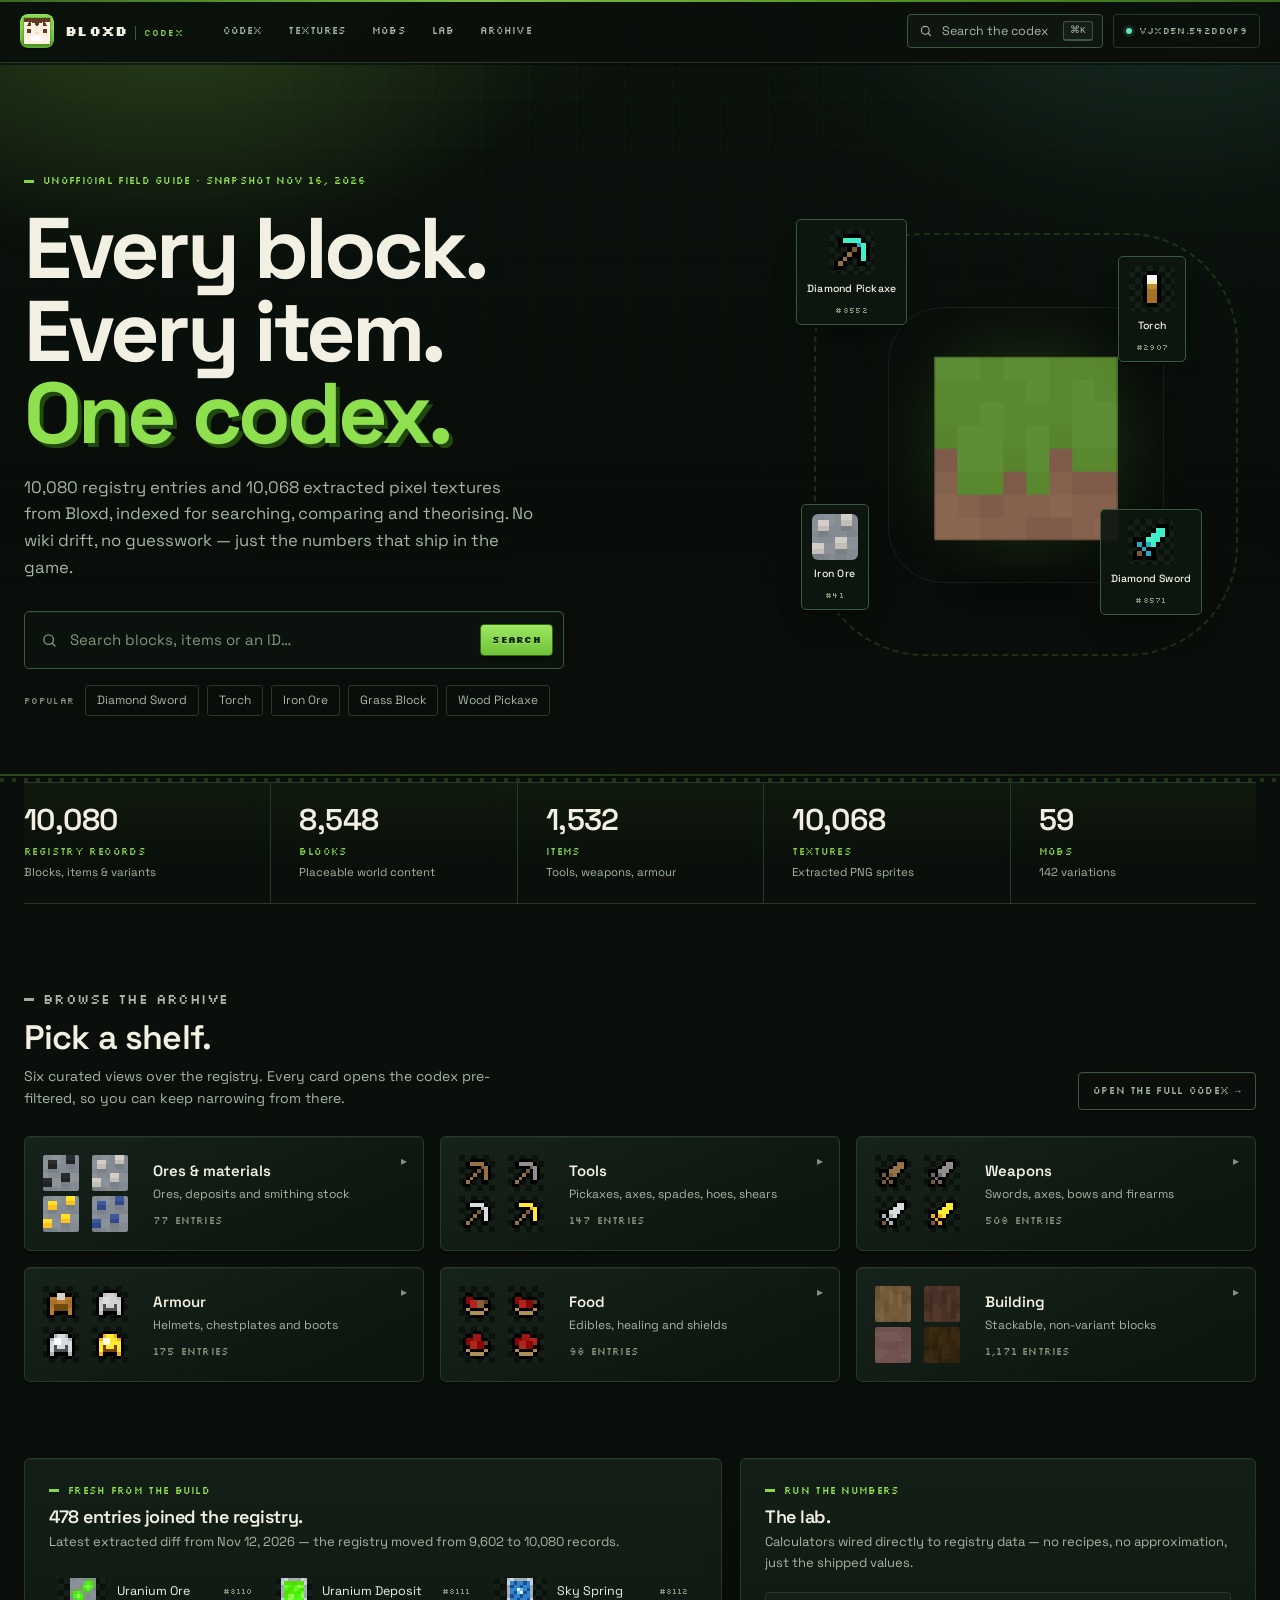
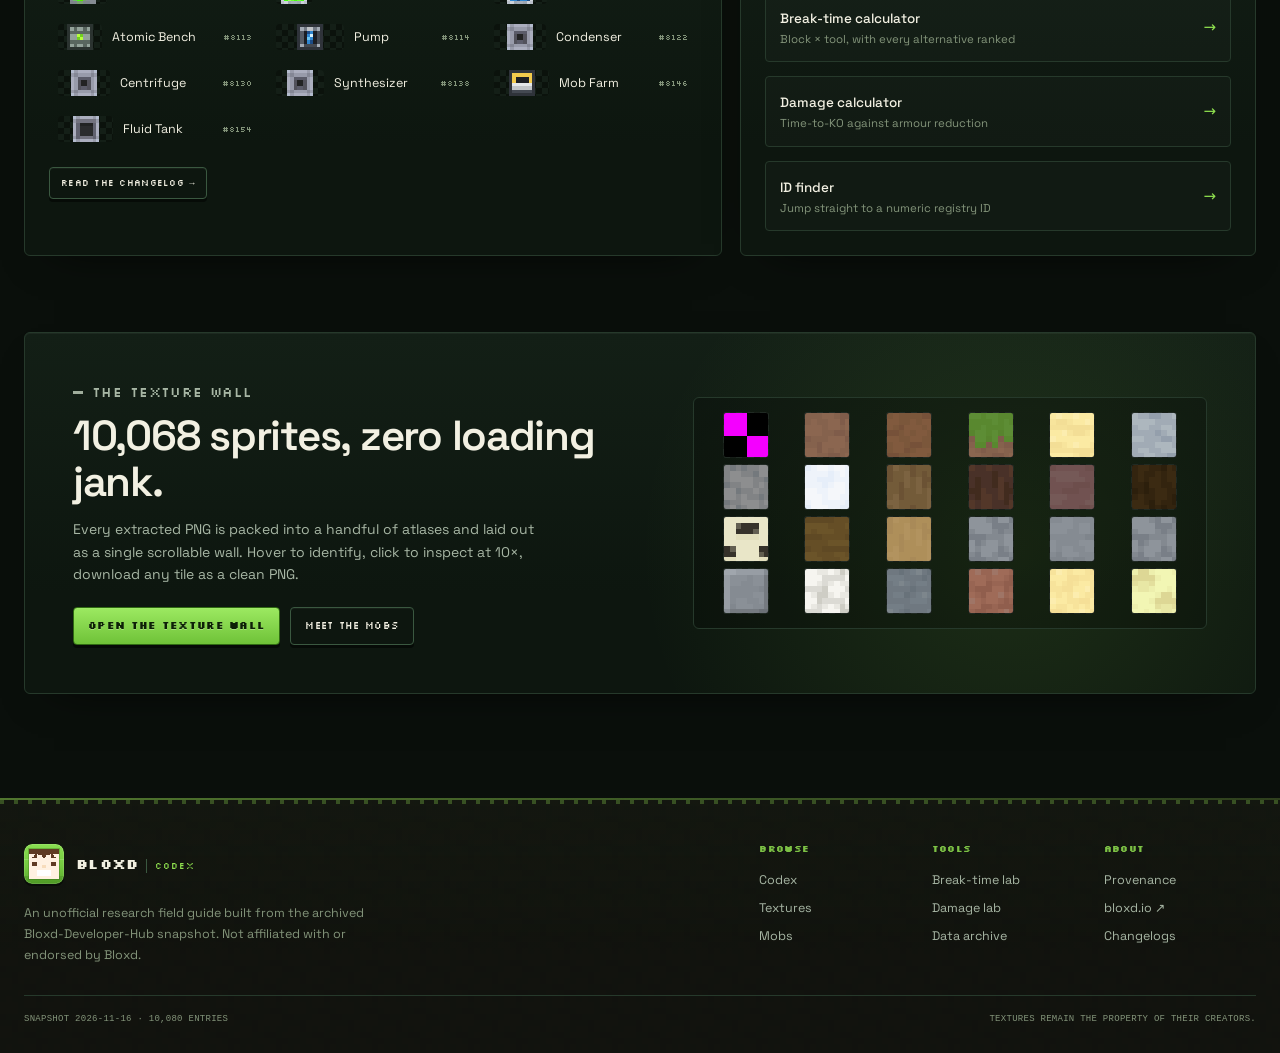
==== commit d91bf9e9: "Give the Codex a Bloxd identity - draw a 19x19 pixel face mark (SVG + PNG icons + 1200x630 social ca" ====
--- a/index.html
+++ b/index.html
@@ -5,14 +5,19 @@
 <meta name="viewport" content="width=device-width, initial-scale=1, viewport-fit=cover">
 <title>Bloxd Codex — every block, item and mob</title>
 <meta name="description" content="An unofficial, searchable field guide to Bloxd: 10,080 blocks and items, 10,068 extracted textures, 59 mobs, plus mining and damage calculators built from the registry snapshot.">
-<meta name="theme-color" content="#070809">
+<meta name="theme-color" content="#0a0f0b">
 <meta property="og:title" content="Bloxd Codex">
 <meta property="og:description" content="Every block. Every item. One codex. Search 10,080 registry entries and 10,068 extracted textures.">
 <meta property="og:type" content="website">
+<meta property="og:image" content="assets/og.png">
+<meta property="og:image:width" content="1200">
+<meta property="og:image:height" content="630">
+<meta name="twitter:card" content="summary_large_image">
 <link rel="icon" href="assets/favicon.svg" type="image/svg+xml">
-<link rel="preconnect" href="https://fonts.googleapis.com">
-<link rel="preconnect" href="https://fonts.gstatic.com" crossorigin>
-<link href="https://fonts.googleapis.com/css2?family=Space+Grotesk:wght@400;500;600;700&family=JetBrains+Mono:wght@400;500&display=swap" rel="stylesheet">
+<link rel="apple-touch-icon" href="assets/icon-180.png">
+<link rel="manifest" href="manifest.webmanifest">
+<link rel="preload" href="assets/fonts/space-grotesk-latin-700-normal.woff2" as="font" type="font/woff2" crossorigin>
+<link rel="preload" href="assets/fonts/silkscreen-latin-400-normal.woff2" as="font" type="font/woff2" crossorigin>
 <link rel="stylesheet" href="assets/site.css">
 <script type="module" src="assets/js/main.js"></script>
 </head>
@@ -23,10 +28,7 @@
   <div class="topbar-inner">
     <a class="brand" href="#/" aria-label="Bloxd Codex — home">
       <span class="brand-mark" aria-hidden="true">
-        <svg viewBox="0 0 40 40" fill="none">
-          <path d="M20 4 34.5 12.4v15.2L20 36 5.5 27.6V12.4L20 4Z" stroke="currentColor" stroke-width="2.2" stroke-linejoin="round"/>
-          <path d="M20 20 34.5 12.4M20 20 5.5 12.4M20 20v16" stroke="currentColor" stroke-width="1.3" opacity=".55"/>
-        </svg>
+        <img src="assets/bloxd-mark.svg" alt="" width="34" height="34" decoding="async">
       </span>
       <span class="brand-text"><b>BLOXD</b><i>CODEX</i></span>
     </a>
@@ -72,7 +74,10 @@
 <footer class="footer">
   <div class="footer-inner">
     <div class="footer-brand">
-      <span class="brand-text"><b>BLOXD</b><i>CODEX</i></span>
+      <a class="footer-lockup" href="#/" aria-label="Bloxd Codex — home">
+        <img src="assets/bloxd-mark.svg" alt="" width="40" height="40" loading="lazy" decoding="async">
+        <span class="brand-text"><b>BLOXD</b><i>CODEX</i></span>
+      </a>
       <p>An unofficial research field guide built from the archived Bloxd-Developer-Hub snapshot. Not affiliated with or endorsed by Bloxd.</p>
     </div>
     <div class="footer-cols">
--- a/assets/site.css
+++ b/assets/site.css
@@ -4,31 +4,60 @@
    monospaced catalog labels and crisp pixel textures on checkerboard.
    ========================================================================== */
 
+/* --- self-hosted typefaces (no third-party requests) --------------------- */
+@font-face {
+  font-family: "Space Grotesk"; font-style: normal; font-weight: 400;
+  font-display: swap; src: url("fonts/space-grotesk-latin-400-normal.woff2") format("woff2");
+}
+@font-face {
+  font-family: "Space Grotesk"; font-style: normal; font-weight: 500;
+  font-display: swap; src: url("fonts/space-grotesk-latin-500-normal.woff2") format("woff2");
+}
+@font-face {
+  font-family: "Space Grotesk"; font-style: normal; font-weight: 600;
+  font-display: swap; src: url("fonts/space-grotesk-latin-600-normal.woff2") format("woff2");
+}
+@font-face {
+  font-family: "Space Grotesk"; font-style: normal; font-weight: 700;
+  font-display: swap; src: url("fonts/space-grotesk-latin-700-normal.woff2") format("woff2");
+}
+@font-face {
+  font-family: "Silkscreen"; font-style: normal; font-weight: 400;
+  font-display: swap; src: url("fonts/silkscreen-latin-400-normal.woff2") format("woff2");
+}
+@font-face {
+  font-family: "Silkscreen"; font-style: normal; font-weight: 700;
+  font-display: swap; src: url("fonts/silkscreen-latin-700-normal.woff2") format("woff2");
+}
+
 /* --- tokens -------------------------------------------------------------- */
 :root {
-  --bg: #070809;
-  --bg-soft: #0b0d0e;
-  --panel: #101314;
-  --panel-2: #151a1b;
-  --panel-3: #1a2021;
-  --line: #222a2b;
-  --line-strong: #313b3c;
-  --text: #eef3ea;
-  --muted: #94a09a;
-  --dim: #68736e;
-  --lime: #c6f24e;
-  --lime-ink: #172000;
-  --mint: #6fe3c1;
-  --amber: #ffb45c;
-  --blue: #7cb8ff;
-  --pink: #ff8fb1;
-  --red: #ff6b6b;
-  --radius: 14px;
-  --radius-sm: 9px;
+  --bg: #0a0f0b;
+  --bg-soft: #0c130d;
+  --panel: #111a13;
+  --panel-2: #16221a;
+  --panel-3: #1c2b20;
+  --line: #26392b;
+  --line-strong: #3a5840;
+  --text: #f2f0e2;
+  --muted: #a7b6a4;
+  --dim: #83947a;
+  --lime: #8fe04f;
+  --lime-soft: #b6ef84;
+  --lime-ink: #10230a;
+  --mint: #62e3bd;
+  --amber: #ffc35c;
+  --blue: #74cfe8;
+  --pink: #ff9cb8;
+  --red: #ff7a6b;
+  --radius: 6px;
+  --radius-sm: 4px;
   --content: 1280px;
   --font: "Space Grotesk", ui-sans-serif, system-ui, -apple-system, "Segoe UI", sans-serif;
-  --mono: "JetBrains Mono", ui-monospace, SFMono-Regular, Menlo, Consolas, monospace;
-  --shadow: 0 24px 60px -30px rgba(0, 0, 0, .9);
+  --mono: ui-monospace, SFMono-Regular, "SF Mono", Menlo, Consolas, "Liberation Mono", monospace;
+  --pixel: "Silkscreen", "Courier New", monospace;
+  --shadow: 0 18px 46px -30px rgba(0, 0, 0, .95);
+  --block-shadow: 0 4px 0 #060b07;
   --ease: cubic-bezier(.22, .8, .28, 1);
 }
 
@@ -53,9 +82,9 @@
   z-index: -1;
   pointer-events: none;
   background:
-    radial-gradient(900px 500px at 12% -10%, rgba(198, 242, 78, .07), transparent 65%),
+    radial-gradient(900px 500px at 12% -10%, rgba(143, 224, 79, .07), transparent 65%),
     radial-gradient(700px 500px at 92% 4%, rgba(111, 227, 193, .05), transparent 60%),
-    linear-gradient(180deg, #08090a, #060708 60%, #08090a);
+    linear-gradient(180deg, #080d09, #070b08 60%, #080d09);
 }
 body::after {
   content: "";
@@ -124,7 +153,7 @@
 .btn:hover { border-color: var(--lime); color: var(--lime); }
 .btn:active { transform: translateY(1px); }
 .btn.primary { --btn-bg: var(--lime); --btn-fg: var(--lime-ink); --btn-bd: var(--lime); font-weight: 600; }
-.btn.primary:hover { background: #d4ff62; border-color: #d4ff62; color: var(--lime-ink); }
+.btn.primary:hover { background: #a9f46e; border-color: #a9f46e; color: var(--lime-ink); }
 .btn.ghost { --btn-bd: var(--line); color: var(--muted); }
 .btn.small { padding: 7px 12px; font-size: 12px; }
 .btn svg { width: 15px; height: 15px; }
@@ -148,7 +177,7 @@
   font-family: var(--mono); font-size: 10.5px; letter-spacing: .015em;
   color: var(--muted); background: rgba(255, 255, 255, .02);
 }
-.chip.lime { color: var(--lime); border-color: rgba(198, 242, 78, .35); background: rgba(198, 242, 78, .07); }
+.chip.lime { color: var(--lime); border-color: rgba(143, 224, 79, .35); background: rgba(143, 224, 79, .07); }
 .chip.mint { color: var(--mint); border-color: rgba(111, 227, 193, .3); background: rgba(111, 227, 193, .06); }
 .chip.amber { color: var(--amber); border-color: rgba(255, 180, 92, .3); background: rgba(255, 180, 92, .06); }
 .chip.blue { color: var(--blue); border-color: rgba(124, 184, 255, .3); background: rgba(124, 184, 255, .06); }
@@ -163,7 +192,7 @@
 .badge.var { color: var(--amber); border-color: rgba(255, 180, 92, .25); }
 
 .panel {
-  background: linear-gradient(180deg, var(--panel), #0d1011 70%);
+  background: linear-gradient(180deg, var(--panel), #0d150f 70%);
   border: 1px solid var(--line);
   border-radius: var(--radius);
   box-shadow: var(--shadow);
@@ -171,7 +200,7 @@
 .panel-pad { padding: clamp(18px, 2.4vw, 28px); }
 
 .checker {
-  background-color: #0c0f10;
+  background-color: #0c130e;
   background-image:
     linear-gradient(45deg, #171c1d 25%, transparent 25%, transparent 75%, #171c1d 75%),
     linear-gradient(45deg, #171c1d 25%, transparent 25%, transparent 75%, #171c1d 75%);
@@ -221,7 +250,7 @@
 .brand { display: flex; align-items: center; gap: 10px; flex: none; }
 .brand-mark { width: 30px; height: 30px; color: var(--lime); }
 .brand-mark svg { width: 100%; height: 100%; }
-.brand:hover .brand-mark { filter: drop-shadow(0 0 8px rgba(198, 242, 78, .5)); }
+.brand:hover .brand-mark { filter: drop-shadow(0 0 8px rgba(143, 224, 79, .5)); }
 .brand-text { display: flex; align-items: baseline; gap: 6px; letter-spacing: .04em; }
 .brand-text b { font-size: 15px; letter-spacing: .06em; }
 .brand-text i {
@@ -246,7 +275,7 @@
   border: 1px solid var(--line-strong); border-radius: 8px; color: var(--muted);
   background: rgba(255, 255, 255, .025); transition: border-color .15s, color .15s, background .15s;
 }
-.search-trigger:hover { border-color: var(--lime); color: var(--text); background: rgba(198, 242, 78, .05); }
+.search-trigger:hover { border-color: var(--lime); color: var(--text); background: rgba(143, 224, 79, .05); }
 .search-trigger svg { width: 14px; height: 14px; }
 .search-trigger-label { font-size: 12.5px; }
 .search-trigger .kbd { margin-left: 6px; }
@@ -274,7 +303,7 @@
 .hero::before {
   content: ""; position: absolute; inset: -20% -10% auto -10%; height: 620px; pointer-events: none;
   background:
-    radial-gradient(520px 340px at 22% 18%, rgba(198, 242, 78, .14), transparent 70%),
+    radial-gradient(520px 340px at 22% 18%, rgba(143, 224, 79, .14), transparent 70%),
     radial-gradient(460px 380px at 82% 8%, rgba(111, 227, 193, .1), transparent 70%);
   filter: blur(10px);
 }
@@ -287,11 +316,11 @@
 .hero-copy .lede { color: var(--muted); font-size: clamp(15px, 1.3vw, 17px); max-width: 46ch; }
 .hero-search {
   display: flex; align-items: center; gap: 12px; margin-top: 30px;
-  background: rgba(16, 19, 20, .9); border: 1px solid var(--line-strong);
+  background: rgba(16, 24, 17, .9); border: 1px solid var(--line-strong);
   border-radius: 12px; padding: 8px 10px 8px 16px; max-width: 540px;
   transition: border-color .2s, box-shadow .2s;
 }
-.hero-search:focus-within { border-color: var(--lime); box-shadow: 0 0 0 4px rgba(198, 242, 78, .08); }
+.hero-search:focus-within { border-color: var(--lime); box-shadow: 0 0 0 4px rgba(143, 224, 79, .08); }
 .hero-search svg { width: 17px; height: 17px; color: var(--dim); flex: none; }
 .hero-search input { flex: 1; min-width: 0; background: none; border: 0; padding: 8px 0; font-size: 15px; }
 .hero-search input::placeholder { color: var(--dim); }
@@ -302,13 +331,13 @@
   font-size: 12px; color: var(--muted); border: 1px solid var(--line); border-radius: 999px; padding: 5px 11px;
   transition: color .15s, border-color .15s, background .15s;
 }
-.hero-chips button:hover { color: var(--lime); border-color: rgba(198, 242, 78, .4); background: rgba(198, 242, 78, .06); }
+.hero-chips button:hover { color: var(--lime); border-color: rgba(143, 224, 79, .4); background: rgba(143, 224, 79, .06); }
 
 /* floating specimen art */
 .hero-art { position: relative; aspect-ratio: 1; max-width: 440px; margin-left: auto; width: 100%; }
 .hero-art::before {
   content: ""; position: absolute; inset: 8%; border-radius: 50%;
-  background: radial-gradient(circle, rgba(198, 242, 78, .12), transparent 62%);
+  background: radial-gradient(circle, rgba(143, 224, 79, .12), transparent 62%);
   filter: blur(6px);
 }
 .hero-art .ring {
@@ -347,18 +376,18 @@
 .shelf {
   position: relative; display: grid; grid-template-columns: 92px 1fr; gap: 18px; align-items: center;
   padding: 18px; border: 1px solid var(--line); border-radius: var(--radius);
-  background: linear-gradient(150deg, var(--panel-2), #0c0f10 70%);
+  background: linear-gradient(150deg, var(--panel-2), #0c130e 70%);
   transition: border-color .2s, transform .2s var(--ease), background .2s;
   text-align: left; overflow: hidden;
 }
-.shelf:hover { border-color: rgba(198, 242, 78, .45); transform: translateY(-3px); }
+.shelf:hover { border-color: rgba(143, 224, 79, .45); transform: translateY(-3px); }
 .shelf::after {
   content: "↗"; position: absolute; top: 14px; right: 16px; color: var(--dim); font-size: 14px;
   transition: color .2s, transform .2s;
 }
 .shelf:hover::after { color: var(--lime); transform: translate(2px, -2px); }
 .shelf-mosaic { display: grid; grid-template-columns: 1fr 1fr; gap: 5px; }
-.shelf-mosaic .texbox { border-radius: 5px; background-color: #0c0f10; }
+.shelf-mosaic .texbox { border-radius: 5px; background-color: #0c130e; }
 .shelf b { display: block; font-size: 15px; font-weight: 600; }
 .shelf small { display: block; color: var(--muted); font-size: 12px; margin-top: 2px; }
 .shelf .count { display: block; font-family: var(--mono); font-size: 10px; letter-spacing: .1em; text-transform: uppercase; color: var(--dim); margin-top: 9px; }
@@ -411,7 +440,7 @@
   transition: background .15s, color .15s;
 }
 .filter-list button:hover { background: rgba(255, 255, 255, .04); color: var(--text); }
-.filter-list button[aria-pressed="true"] { background: rgba(198, 242, 78, .09); color: var(--lime); }
+.filter-list button[aria-pressed="true"] { background: rgba(143, 224, 79, .09); color: var(--lime); }
 .filter-list button i { font-style: normal; font-family: var(--mono); font-size: 9.5px; color: var(--dim); margin-left: auto; }
 .filter-list button[aria-pressed="true"] i { color: var(--lime); opacity: .7; }
 .switches { display: flex; flex-direction: column; gap: 2px; }
@@ -419,7 +448,7 @@
 .switch:hover { background: rgba(255, 255, 255, .04); color: var(--text); }
 .switch input { appearance: none; width: 30px; height: 17px; border-radius: 999px; background: var(--panel-3); border: 1px solid var(--line-strong); position: relative; transition: background .18s; flex: none; }
 .switch input::after { content: ""; position: absolute; top: 1.5px; left: 2px; width: 11px; height: 11px; border-radius: 50%; background: var(--dim); transition: transform .18s, background .18s; }
-.switch input:checked { background: rgba(198, 242, 78, .2); border-color: rgba(198, 242, 78, .5); }
+.switch input:checked { background: rgba(143, 224, 79, .2); border-color: rgba(143, 224, 79, .5); }
 .switch input:checked::after { transform: translateX(13px); background: var(--lime); }
 
 .results { min-width: 0; }
@@ -443,11 +472,11 @@
 .entry-grid { display: grid; grid-template-columns: repeat(auto-fill, minmax(232px, 1fr)); gap: 10px; }
 .entry-card {
   position: relative; display: flex; align-items: center; gap: 12px; padding: 11px;
-  border: 1px solid var(--line); border-radius: 11px; background: rgba(16, 19, 20, .7);
+  border: 1px solid var(--line); border-radius: 11px; background: rgba(16, 24, 17, .7);
   transition: border-color .16s, background .16s, transform .16s var(--ease);
   min-width: 0;
 }
-.entry-card:hover { border-color: rgba(198, 242, 78, .4); background: var(--panel-2); transform: translateY(-2px); }
+.entry-card:hover { border-color: rgba(143, 224, 79, .4); background: var(--panel-2); transform: translateY(-2px); }
 .entry-card .texbox { border: 1px solid rgba(255, 255, 255, .05); }
 .entry-card-body { min-width: 0; flex: 1; overflow: hidden; }
 .entry-name { display: block; font-size: 13.5px; font-weight: 500; overflow: hidden; text-overflow: ellipsis; white-space: nowrap; padding-right: 26px; }
@@ -473,11 +502,11 @@
 .entry-art {
   position: relative; aspect-ratio: 1; border-radius: 18px; border: 1px solid var(--line-strong);
   display: grid; place-items: center; overflow: hidden;
-  background-color: #0c0f10;
+  background-color: #0c130e;
 }
 .entry-art::before {
   content: ""; position: absolute; inset: 0;
-  background: radial-gradient(circle at 50% 42%, rgba(198, 242, 78, .1), transparent 62%);
+  background: radial-gradient(circle at 50% 42%, rgba(143, 224, 79, .1), transparent 62%);
 }
 .entry-art .px, .entry-art .texbox { position: relative; }
 .entry-info .entry-title { font-size: clamp(34px, 5vw, 58px); letter-spacing: -.04em; margin: 10px 0 12px; word-break: break-word; }
@@ -531,7 +560,7 @@
   display: grid; place-items: center; overflow: hidden; padding: 8px;
   transition: border-color .16s, transform .16s var(--ease);
 }
-.tex-cell:hover { border-color: rgba(198, 242, 78, .5); transform: translateY(-2px); }
+.tex-cell:hover { border-color: rgba(143, 224, 79, .5); transform: translateY(-2px); }
 .tex-cell .px { max-width: 100%; max-height: 100%; }
 .tex-cell .tex-name {
   position: absolute; inset: auto 0 0 0; padding: 5px 7px;
@@ -555,10 +584,10 @@
 .mob-grid { display: grid; grid-template-columns: repeat(auto-fill, minmax(210px, 1fr)); gap: 10px; padding-bottom: 60px; }
 .mob-card {
   display: flex; align-items: center; gap: 14px; padding: 14px; text-align: left;
-  border: 1px solid var(--line); border-radius: 12px; background: rgba(16, 19, 20, .7);
+  border: 1px solid var(--line); border-radius: 12px; background: rgba(16, 24, 17, .7);
   transition: border-color .16s, background .16s, transform .16s var(--ease);
 }
-.mob-card:hover { border-color: rgba(198, 242, 78, .4); background: var(--panel-2); transform: translateY(-2px); }
+.mob-card:hover { border-color: rgba(143, 224, 79, .4); background: var(--panel-2); transform: translateY(-2px); }
 .mob-card .texbox { border: 1px solid rgba(255, 255, 255, .05); }
 .mob-card b { display: block; font-size: 13.5px; font-weight: 500; }
 .mob-card small { display: block; font-family: var(--mono); font-size: 9px; letter-spacing: .08em; color: var(--dim); text-transform: uppercase; margin-top: 3px; }
@@ -592,11 +621,11 @@
 .combo .combo-clear:hover { color: var(--text); background: rgba(255, 255, 255, .06); }
 .combo-list {
   position: absolute; z-index: 30; left: 0; right: 0; top: calc(100% + 6px);
-  background: #111617; border: 1px solid var(--line-strong); border-radius: 10px;
+  background: #121b14; border: 1px solid var(--line-strong); border-radius: 10px;
   box-shadow: 0 24px 50px -20px #000; max-height: 260px; overflow-y: auto; padding: 4px;
 }
 .combo-list button { display: flex; align-items: center; gap: 9px; width: 100%; text-align: left; padding: 6px 8px; border-radius: 7px; font-size: 12.5px; color: var(--muted); }
-.combo-list button:hover, .combo-list button.active { background: rgba(198, 242, 78, .1); color: var(--text); }
+.combo-list button:hover, .combo-list button.active { background: rgba(143, 224, 79, .1); color: var(--text); }
 .combo-list button small { margin-left: auto; font-family: var(--mono); font-size: 9px; color: var(--dim); }
 .combo-empty { padding: 10px; font-size: 12px; color: var(--dim); text-align: center; }
 
@@ -611,7 +640,7 @@
 .bar-row { display: grid; grid-template-columns: 118px minmax(0, 1fr) 64px; align-items: center; gap: 10px; font-size: 11.5px; }
 .bar-row .bar-name { color: var(--muted); overflow: hidden; text-overflow: ellipsis; white-space: nowrap; }
 .bar-track { display: block; height: 7px; width: 100%; background: var(--panel-3); border-radius: 999px; overflow: hidden; }
-.bar-fill { display: block; height: 100%; background: linear-gradient(90deg, rgba(198, 242, 78, .55), var(--lime)); border-radius: 999px; transition: width .35s var(--ease); }
+.bar-fill { display: block; height: 100%; background: linear-gradient(90deg, rgba(143, 224, 79, .55), var(--lime)); border-radius: 999px; transition: width .35s var(--ease); }
 .bar-row.is-selected .bar-name { color: var(--text); font-weight: 500; }
 .bar-row.is-selected .bar-fill { background: linear-gradient(90deg, var(--mint), #b8ffe6); }
 .bar-val { font-family: var(--mono); font-size: 10px; color: var(--dim); text-align: right; }
@@ -647,7 +676,7 @@
 .download:hover { border-color: var(--line-strong); background: rgba(255, 255, 255, .03); }
 .download b { font-size: 12px; font-weight: 500; }
 .download small { font-family: var(--mono); font-size: 9px; color: var(--dim); margin-left: auto; }
-.download .dl-icon { width: 26px; height: 26px; border-radius: 6px; background: rgba(198, 242, 78, .1); color: var(--lime); display: grid; place-items: center; font-size: 12px; flex: none; }
+.download .dl-icon { width: 26px; height: 26px; border-radius: 6px; background: rgba(143, 224, 79, .1); color: var(--lime); display: grid; place-items: center; font-size: 12px; flex: none; }
 .prose { color: var(--muted); font-size: 14px; line-height: 1.75; }
 .prose h3 { color: var(--text); font-size: 17px; margin: 22px 0 8px; }
 .prose h3:first-child { margin-top: 0; }
@@ -656,7 +685,7 @@
 .prose li { padding-left: 16px; position: relative; }
 .prose li::before { content: "→"; position: absolute; left: 0; color: var(--lime); font-size: 11px; }
 .prose code { font-family: var(--mono); font-size: 11.5px; background: rgba(255, 255, 255, .05); border: 1px solid var(--line); border-radius: 4px; padding: 1px 5px; color: var(--mint); }
-.prose a { color: var(--lime); border-bottom: 1px solid rgba(198, 242, 78, .3); }
+.prose a { color: var(--lime); border-bottom: 1px solid rgba(143, 224, 79, .3); }
 .prose a:hover { border-bottom-color: var(--lime); }
 
 /* --- overlays ------------------------------------------------------------ */
@@ -669,7 +698,7 @@
 @keyframes overlayIn { from { opacity: 0; } to { opacity: 1; } }
 
 .palette-panel {
-  width: min(100%, 640px); background: #0d1112; border: 1px solid var(--line-strong);
+  width: min(100%, 640px); background: #0e160f; border: 1px solid var(--line-strong);
   border-radius: 14px; box-shadow: 0 40px 90px -30px #000; overflow: hidden;
   animation: panelIn .22s var(--ease) both;
 }
@@ -687,7 +716,7 @@
 .presult .p-body { min-width: 0; flex: 1; }
 .presult .p-name { font-size: 13px; color: var(--text); overflow: hidden; text-overflow: ellipsis; white-space: nowrap; }
 .presult .p-sub { font-family: var(--mono); font-size: 9px; color: var(--dim); text-transform: uppercase; letter-spacing: .08em; margin-top: 2px; }
-.presult.active, .presult:hover { background: rgba(198, 242, 78, .1); }
+.presult.active, .presult:hover { background: rgba(143, 224, 79, .1); }
 .presult.active .p-name, .presult:hover .p-name { color: var(--lime); }
 .presult .p-go { font-family: var(--mono); font-size: 9px; color: var(--dim); opacity: 0; }
 .presult.active .p-go { opacity: 1; }
@@ -698,14 +727,14 @@
 .palette-foot kbd { font-family: var(--mono); font-size: 8.5px; border: 1px solid var(--line-strong); border-radius: 3px; padding: 2px 4px; }
 
 .lightbox-panel {
-  width: min(100%, 720px); background: #0d1112; border: 1px solid var(--line-strong);
+  width: min(100%, 720px); background: #0e160f; border: 1px solid var(--line-strong);
   border-radius: 16px; box-shadow: 0 40px 90px -30px #000; position: relative;
   animation: panelIn .22s var(--ease) both; overflow: hidden;
 }
 .lightbox-close, .modal-close { position: absolute; top: 12px; right: 12px; z-index: 2; background: rgba(8, 10, 10, .8); }
 .lightbox-stage {
   min-height: 300px; display: grid; place-items: center; padding: 46px 28px 28px;
-  background-color: #0c0f10;
+  background-color: #0c130e;
   background-image:
     linear-gradient(45deg, #171c1d 25%, transparent 25%, transparent 75%, #171c1d 75%),
     linear-gradient(45deg, #171c1d 25%, transparent 25%, transparent 75%, #171c1d 75%);
@@ -718,7 +747,7 @@
 .lightbox-actions { display: flex; flex-wrap: wrap; gap: 8px; margin-top: 14px; }
 
 .modal-panel {
-  width: min(100%, 620px); max-height: 82vh; overflow-y: auto; background: #0d1112;
+  width: min(100%, 620px); max-height: 82vh; overflow-y: auto; background: #0e160f;
   border: 1px solid var(--line-strong); border-radius: 16px; padding: 26px;
   box-shadow: 0 40px 90px -30px #000; position: relative; animation: panelIn .22s var(--ease) both;
 }
@@ -756,7 +785,6 @@
   .lab { grid-template-columns: 1fr; }
   .archive-grid { grid-template-columns: 1fr; }
   .hero-inner { grid-template-columns: 1fr; }
-  .hero-art { display: none; }
   .home-split { grid-template-columns: 1fr; }
 }
 @media (max-width: 980px) {
@@ -822,7 +850,7 @@
 }
 .cta::before {
   content: ""; position: absolute; inset: -40% -10% auto auto; width: 60%; height: 200%;
-  background: radial-gradient(closest-side, rgba(111, 227, 193, .12), transparent);
+  background: radial-gradient(closest-side, rgba(143, 224, 79, .12), transparent);
   pointer-events: none;
 }
 .cta-copy { position: relative; }
@@ -866,3 +894,408 @@
   font-family: var(--mono); font-size: 9.5px; line-height: 1.6; color: #b9c6bd;
   white-space: pre-wrap; word-break: break-word;
 }
+
+/* ==========================================================================
+   BLOXD THEME LAYER — grass-block palette, chunky pixel edges, block shadows
+   ========================================================================== */
+
+/* --- type roles ---------------------------------------------------------- */
+body { font-family: var(--font); }
+.brand-text b, .brand-text i, .nav a, .mobile-nav a, .kicker, .hero-chips span,
+.stat-label, .filter-label, .shelf .count, .chip, .badge, .snapshot-pill, .kbd,
+.breadcrumb, .prop-card h3, .bars-title, .palette-group-label, .result small,
+.raw-panel summary, .footer-cols h4, .btn {
+  font-family: var(--pixel);
+}
+.kbd, .entry-id, .dl dd, .env-build, .env-hash, .tl-date, .formula, .palette-foot {
+  font-family: var(--mono);
+}
+
+/* --- page field ---------------------------------------------------------- */
+body::before {
+  background:
+    radial-gradient(980px 560px at 8% -14%, rgba(143, 224, 79, .13), transparent 64%),
+    radial-gradient(760px 520px at 94% -4%, rgba(98, 227, 189, .07), transparent 62%),
+    linear-gradient(180deg, #0b120c, #080d09 56%, #0a0f0b);
+}
+body::after {
+  opacity: .75;
+  background-image:
+    linear-gradient(rgba(143, 224, 79, .045) 1px, transparent 1px),
+    linear-gradient(90deg, rgba(143, 224, 79, .045) 1px, transparent 1px);
+  background-size: 48px 48px;
+  mask-image: radial-gradient(ellipse 85% 65% at 50% 0%, #000 10%, transparent 85%);
+  -webkit-mask-image: radial-gradient(ellipse 85% 65% at 50% 0%, #000 10%, transparent 85%);
+}
+::selection { background: var(--lime); color: var(--lime-ink); }
+:focus-visible { outline: 2px solid var(--lime); outline-offset: 2px; border-radius: 2px; }
+* { scrollbar-color: #2b4432 transparent; }
+*::-webkit-scrollbar-thumb { background: #2b4432; border-radius: 0; border: 2px solid var(--bg); }
+
+/* --- top bar ------------------------------------------------------------- */
+.topbar {
+  background: rgba(10, 15, 11, .9);
+  border-bottom: 1px solid var(--line);
+  box-shadow: 0 2px 0 rgba(4, 8, 5, .55);
+}
+.topbar::before {
+  content: ""; position: absolute; inset: 0 0 auto; height: 2px;
+  background: linear-gradient(90deg, #3f7a1e, var(--lime) 38%, #5fae2b 68%, #3f7a1e);
+  opacity: .85;
+}
+.brand { gap: 11px; }
+.brand-mark { width: 34px; height: 34px; transition: transform .16s var(--ease); }
+.brand-mark img { width: 100%; height: 100%; border-radius: 8px; box-shadow: 0 2px 0 rgba(4, 8, 5, .6); }
+.brand:hover .brand-mark { filter: none; transform: translateY(-1px) rotate(-2deg); }
+.brand-text { gap: 8px; }
+.brand-text b { font-weight: 700; font-size: 14px; letter-spacing: .02em; }
+.brand-text i { font-size: 9px; letter-spacing: .1em; color: var(--lime); border-left-color: var(--line-strong); padding-left: 8px; }
+.nav a { font-size: 10px; letter-spacing: .01em; padding: 8px 11px; border-radius: 3px; }
+.nav a:hover { background: rgba(143, 224, 79, .09); color: var(--text); }
+.nav a.active { color: var(--lime); }
+.nav a.active::after { left: 10px; right: 10px; height: 2px; border-radius: 0; }
+.search-trigger { border-radius: 4px; }
+.search-trigger:hover { border-color: var(--lime); background: rgba(143, 224, 79, .07); }
+.snapshot-pill { border-radius: 4px; font-size: 9px; letter-spacing: .04em; }
+.menu-btn { border-radius: 4px; }
+.mobile-nav a { font-size: 11px; letter-spacing: .02em; }
+
+.kbd { font-size: 9.5px; border-radius: 3px; }
+
+/* --- buttons & pills ----------------------------------------------------- */
+.btn {
+  border-radius: 4px; font-size: 10px; letter-spacing: .03em; text-transform: uppercase;
+  padding: 10px 14px; border: 1px solid var(--line-strong);
+  box-shadow: 0 3px 0 #060b07, inset 0 1px 0 rgba(255, 255, 255, .045);
+  transition: background .16s, border-color .16s, color .16s, transform .12s, box-shadow .12s;
+}
+.btn:hover { transform: translateY(-1px); box-shadow: 0 4px 0 #060b07, inset 0 1px 0 rgba(255, 255, 255, .06); }
+.btn:active { transform: translateY(2px); box-shadow: 0 1px 0 #060b07; }
+.btn.primary {
+  background: linear-gradient(180deg, #9ce961, #6fc238);
+  border-color: #2f6a12; color: #0d2106;
+  text-shadow: 0 1px 0 rgba(255, 255, 255, .28);
+}
+.btn.primary:hover { background: linear-gradient(180deg, #adf174, #7ed247); border-color: #2f6a12; color: #0d2106; }
+.btn.small { font-size: 9px; padding: 8px 11px; }
+.icon-btn { border-radius: 4px; }
+
+.chip {
+  border-radius: 3px; font-size: 9px; letter-spacing: .02em; padding: 5px 8px;
+  background: rgba(255, 255, 255, .025);
+}
+.badge { border-radius: 2px; font-size: 8.5px; letter-spacing: .04em; padding: 2px 5px; }
+
+/* --- surfaces ------------------------------------------------------------ */
+.panel {
+  background: linear-gradient(180deg, #131f16, #0d160f 72%);
+  border: 1px solid var(--line);
+  border-radius: var(--radius);
+  box-shadow: var(--shadow), inset 0 1px 0 rgba(255, 255, 255, .045);
+}
+.checker {
+  background-color: #0b120c;
+  background-image:
+    linear-gradient(45deg, #141f17 25%, transparent 25%, transparent 75%, #141f17 75%),
+    linear-gradient(45deg, #141f17 25%, transparent 25%, transparent 75%, #141f17 75%);
+}
+.texbox { border-radius: 3px; }
+
+/* --- hero ---------------------------------------------------------------- */
+.hero::before {
+  background:
+    radial-gradient(560px 380px at 20% 14%, rgba(143, 224, 79, .17), transparent 70%),
+    radial-gradient(520px 400px at 84% 2%, rgba(98, 227, 189, .09), transparent 70%);
+  filter: blur(16px);
+}
+.hero::after {
+  content: ""; position: absolute; inset: auto 0 0; height: 8px; pointer-events: none;
+  background:
+    linear-gradient(90deg, rgba(143, 224, 79, .35), rgba(143, 224, 79, .16)) top / 100% 2px no-repeat,
+    repeating-linear-gradient(90deg, rgba(143, 224, 79, .22) 0 4px, transparent 4px 12px) bottom / 100% 4px no-repeat;
+  opacity: .8;
+}
+.kicker { font-size: 10px; letter-spacing: .03em; gap: 9px; }
+.kicker::before { width: 10px; height: 3px; opacity: .95; }
+.hero-copy h1 { font-weight: 700; letter-spacing: -.045em; text-shadow: 0 2px 0 rgba(4, 8, 5, .35); }
+.hero-copy h1 em { color: var(--lime); text-shadow: 4px 4px 0 rgba(38, 82, 15, .85); }
+.hero-copy .lede { max-width: 47ch; }
+.hero-search {
+  border-radius: 5px; background: rgba(12, 20, 14, .94);
+  box-shadow: inset 0 1px 0 rgba(255, 255, 255, .05);
+}
+.hero-search:focus-within { box-shadow: 0 0 0 3px rgba(143, 224, 79, .16), inset 0 1px 0 rgba(255, 255, 255, .05); }
+.hero-chips span { font-size: 9px; letter-spacing: .04em; }
+.hero-chips button { border-radius: 3px; font-size: 12px; }
+.hero-chips button:hover { color: var(--lime); border-color: rgba(143, 224, 79, .5); background: rgba(143, 224, 79, .08); }
+
+/* floating block art */
+.hero-art { max-width: 460px; }
+.hero-art::before {
+  inset: 14%; border-radius: 50%;
+  background: radial-gradient(circle, rgba(143, 224, 79, .2), transparent 60%);
+  filter: blur(18px);
+}
+.hero-art .ring {
+  inset: 4%; border-radius: 26%; border: 2px dashed rgba(143, 224, 79, .16);
+  animation-duration: 64s;
+}
+.hero-art .ring.two { inset: 20%; border: 1px solid rgba(255, 255, 255, .07); border-radius: 20%; animation-duration: 48s; }
+.cube-stage {
+  position: absolute; inset: 0; display: grid; place-items: center;
+  perspective: 1000px; perspective-origin: 50% 42%;
+}
+.cube {
+  --cube: 168px;
+  position: relative; width: var(--cube); height: var(--cube);
+  transform-style: preserve-3d;
+  animation: cubeDrift 11s ease-in-out infinite;
+}
+.cube-face {
+  position: absolute; inset: 0;
+  background-size: 100% 100%; background-repeat: no-repeat;
+  image-rendering: pixelated; image-rendering: crisp-edges;
+  box-shadow: inset 0 0 0 1px rgba(6, 11, 7, .25);
+}
+.cube-face.top { background-image: url("blocks/grass-top.png"); transform: rotateX(90deg) translateZ(calc(var(--cube) / 2)); }
+.cube-face.front { background-image: url("blocks/grass-side.png"); transform: translateZ(calc(var(--cube) / 2)); }
+.cube-face.right { background-image: url("blocks/grass-side-shade.png"); transform: rotateY(90deg) translateZ(calc(var(--cube) / 2)); }
+.cube-face.back { background-image: url("blocks/grass-side-dark.png"); transform: rotateY(180deg) translateZ(calc(var(--cube) / 2)); }
+.cube-face.left { background-image: url("blocks/grass-side-dark.png"); transform: rotateY(-90deg) translateZ(calc(var(--cube) / 2)); }
+.cube-face.bottom { background-image: url("blocks/dirt-dark.png"); transform: rotateX(-90deg) translateZ(calc(var(--cube) / 2)); }
+@keyframes cubeDrift {
+  0%, 100% { transform: rotateX(-16deg) rotateY(-34deg) translateY(-6px); }
+  50% { transform: rotateX(-24deg) rotateY(-16deg) translateY(8px); }
+}
+.cube-stage::before {
+  content: ""; position: absolute; left: 50%; bottom: 15%;
+  width: 176px; height: 30px; transform: translateX(-50%);
+  background: radial-gradient(ellipse at center, rgba(0, 0, 0, .55), transparent 68%);
+  filter: blur(7px);
+}
+.specimen {
+  background: rgba(14, 23, 16, .92);
+  border: 1px solid var(--line-strong);
+  border-radius: 5px;
+  box-shadow: 0 3px 0 #060b07, 0 20px 40px -24px #000;
+  padding: 9px 10px 8px; gap: 6px;
+  backdrop-filter: blur(4px);
+}
+.specimen b { font-size: 10.5px; }
+.specimen small { font-family: var(--pixel); font-size: 7.5px; letter-spacing: .04em; }
+
+/* --- stats --------------------------------------------------------------- */
+.stat-strip {
+  background: linear-gradient(180deg, rgba(143, 224, 79, .055), transparent 72%);
+  border-top-color: var(--line); border-bottom-color: var(--line);
+}
+.stat-value { font-family: var(--font); font-weight: 600; letter-spacing: -.02em; }
+.stat-label { font-size: 9.5px; letter-spacing: .04em; color: var(--lime); opacity: .92; }
+.stat { transition: background .2s; }
+.stat:hover { background: rgba(143, 224, 79, .04); }
+
+/* --- shelves & cards ----------------------------------------------------- */
+.shelf {
+  border-radius: 6px;
+  background: linear-gradient(155deg, #16231a, #0d160f 78%);
+  box-shadow: inset 0 1px 0 rgba(255, 255, 255, .04), 0 3px 0 #060b07;
+}
+.shelf:hover {
+  border-color: var(--lime); transform: translateY(-3px);
+  box-shadow: inset 0 1px 0 rgba(255, 255, 255, .06), 0 6px 0 #060b07;
+}
+.shelf::after { content: "▸"; font-family: var(--pixel); font-size: 12px; color: var(--dim); }
+.shelf:hover::after { color: var(--lime); }
+.shelf-mosaic .texbox { border-radius: 2px; background-color: #0b120c; }
+.shelf .count { font-size: 9.5px; letter-spacing: .02em; color: var(--dim); }
+.shelf b { font-size: 15px; }
+
+.added-list, .added-item, .added-item span { min-width: 0; }
+.added-item { border-radius: 3px; }
+.added-item span { flex: 1 1 auto; }
+.added-item small { flex: none; }
+.added-item:hover { background: rgba(143, 224, 79, .08); }
+.added-item small { font-family: var(--pixel); font-size: 8px; }
+.teaser-row { border-radius: 4px; background: rgba(255, 255, 255, .015); }
+.teaser-row:hover { border-color: var(--line-strong); background: rgba(143, 224, 79, .05); }
+
+/* --- page heads & breadcrumbs ------------------------------------------- */
+.page-head { border-bottom: 1px solid var(--line); }
+.page-head h1 { font-weight: 700; letter-spacing: -.04em; }
+.breadcrumb { font-size: 8.5px; letter-spacing: .02em; }
+.page-head .head-stat b { font-family: var(--font); font-weight: 600; }
+.page-head .head-stat small { font-family: var(--pixel); font-size: 8px; letter-spacing: .04em; }
+
+/* --- codex --------------------------------------------------------------- */
+.seg { border-radius: 4px; }
+.seg button { border-radius: 2px; }
+.filter-label { font-size: 8.5px; letter-spacing: .05em; }
+.filter-list button { border-radius: 3px; }
+.filter-list button:hover { background: rgba(143, 224, 79, .07); }
+.filter-list button[aria-pressed="true"] { background: rgba(143, 224, 79, .12); }
+.filter-list button i { font-family: var(--font); font-size: 10px; }
+.field { border-radius: 4px; }
+.select select { border-radius: 4px; }
+.count { font-family: var(--pixel); font-size: 9px; letter-spacing: .02em; }
+.entry-card {
+  border-radius: 5px;
+  background: rgba(16, 24, 17, .72);
+}
+.entry-card:hover {
+  border-color: var(--lime); background: var(--panel-2); transform: translateY(-2px);
+  box-shadow: 0 3px 0 #060b07;
+}
+.entry-id { font-size: 8.5px; }
+.entry-sub { color: var(--dim); }
+.empty { border-radius: 5px; border-style: dashed; }
+
+/* --- entry detail -------------------------------------------------------- */
+.entry-art { border-radius: 8px; }
+.entry-art::before { background: radial-gradient(circle at 50% 42%, rgba(143, 224, 79, .14), transparent 64%); }
+.prop-card { border-radius: 6px; }
+.prop-card h3 { font-size: 9px; letter-spacing: .06em; }
+.raw-panel { border-radius: 6px; }
+.entry-nav a { border-radius: 5px; }
+.entry-nav a:hover { border-color: var(--lime); background: var(--panel-2); }
+.family-row a { border-radius: 4px; }
+.family-row a:hover { border-color: var(--lime); color: var(--lime); }
+
+/* --- textures ------------------------------------------------------------ */
+.tex-cell { border-radius: 4px; }
+.tex-cell:hover { border-color: var(--lime); transform: translateY(-2px); box-shadow: 0 3px 0 #060b07; }
+.tex-cell .tex-size, .tex-cell .tex-name { font-family: var(--mono); }
+.tex-name { color: #d3ddcf; }
+
+/* --- mobs ---------------------------------------------------------------- */
+.mob-card { border-radius: 5px; background: rgba(16, 24, 17, .72); }
+.mob-card:hover { border-color: var(--lime); background: var(--panel-2); transform: translateY(-2px); box-shadow: 0 3px 0 #060b07; }
+.var-card { border-radius: 4px; }
+
+/* --- lab ----------------------------------------------------------------- */
+.calc fieldset { border-radius: 6px; }
+.combo input { border-radius: 4px; }
+.combo .combo-clear { border-radius: 3px; }
+.combo-list { border-radius: 5px; background: #101a12; }
+.combo-list button { border-radius: 3px; }
+.combo-list button:hover, .combo-list button.active { background: rgba(143, 224, 79, .12); }
+.result { border-radius: 4px; background: rgba(143, 224, 79, .03); }
+.bar-track { border-radius: 2px; }
+.bar-fill { border-radius: 2px; }
+.formula code { color: var(--mint); }
+.number-input { border-radius: 4px; }
+.slider-row input[type="range"]::-webkit-slider-thumb { border-radius: 2px; border-color: #0b120c; box-shadow: 0 0 0 1px var(--lime); }
+
+/* --- archive ------------------------------------------------------------- */
+.env-card { border-radius: 6px; }
+.download { border-radius: 4px; }
+.download:hover { border-color: var(--line-strong); background: rgba(143, 224, 79, .05); }
+.download .dl-icon { border-radius: 3px; }
+.prose a { border-bottom-color: rgba(143, 224, 79, .38); }
+
+/* --- overlays ------------------------------------------------------------ */
+.overlay { background: rgba(5, 9, 6, .78); }
+.palette-panel, .modal-panel, .lightbox-panel {
+  background: #0d160f; border-color: var(--line-strong); border-radius: 8px;
+  box-shadow: 0 40px 90px -32px #000, inset 0 1px 0 rgba(255, 255, 255, .05);
+}
+.palette-panel { border-top: 3px solid var(--lime); }
+.lightbox-stage {
+  background-color: #0b120c;
+  background-image:
+    linear-gradient(45deg, #141f17 25%, transparent 25%, transparent 75%, #141f17 75%),
+    linear-gradient(45deg, #141f17 25%, transparent 25%, transparent 75%, #141f17 75%);
+}
+.presult { border-radius: 3px; }
+.presult.active, .presult:hover { background: rgba(143, 224, 79, .12); }
+.palette-bar input { font-family: var(--font); }
+.palette-group-label { font-size: 8px; letter-spacing: .05em; }
+.palette-foot { font-size: 8.5px; }
+.toast {
+  background: #eaf5e0; color: #10230a; border-radius: 4px;
+  border: 1px solid #2f6a12; font-family: var(--pixel); font-size: 9px;
+  box-shadow: 0 4px 0 rgba(6, 11, 7, .5), 0 14px 30px -14px rgba(0, 0, 0, .8);
+}
+
+/* --- footer -------------------------------------------------------------- */
+.footer {
+  position: relative; border-top: 0; margin-top: 28px;
+  background: linear-gradient(180deg, rgba(11, 18, 12, .55), #080d09 62%);
+}
+.footer::after {
+  content: ""; position: absolute; inset: 0; pointer-events: none;
+  background: url("blocks/dirt.png") 0 0 / 48px 48px repeat;
+  opacity: .08;
+}
+.footer-inner, .footer-base { position: relative; z-index: 1; }
+.footer::before {
+  content: ""; position: absolute; inset: 0 0 auto; height: 6px;
+  background:
+    linear-gradient(90deg, rgba(143, 224, 79, .5), rgba(143, 224, 79, .22)) top / 100% 2px no-repeat,
+    repeating-linear-gradient(90deg, rgba(143, 224, 79, .3) 0 4px, transparent 4px 14px) bottom / 100% 4px no-repeat;
+}
+.footer-lockup { display: inline-flex; align-items: center; gap: 12px; }
+.footer-lockup img { border-radius: 8px; box-shadow: 0 2px 0 rgba(4, 8, 5, .6); }
+.footer-brand p { color: var(--dim); }
+.footer-cols h4 { font-size: 9px; letter-spacing: .04em; color: var(--lime); opacity: .85; }
+.footer-base { font-size: 9px; letter-spacing: .03em; }
+
+/* --- CTA mosaic ---------------------------------------------------------- */
+.cta-mosaic { border-radius: 6px; }
+.cta-mosaic .texbox { border-radius: 3px; }
+
+/* --- responsive tweaks --------------------------------------------------- */
+@media (max-width: 980px) {
+  .brand-text i { display: none; }
+}
+@media (max-width: 640px) {
+  .added-list { grid-template-columns: repeat(2, minmax(0, 1fr)); }
+  .hero-search { padding: 6px 6px 6px 12px; gap: 8px; }
+  .hero-search input { font-size: 14px; }
+  .hero-search .btn { padding: 8px 10px; font-size: 8.5px; }
+  .brand-mark { width: 30px; height: 30px; }
+  .brand-text b { font-size: 13px; }
+}
+
+/* --- print --------------------------------------------------------------- */
+@media print {
+  .topbar, .footer, .overlay, .toasts, .hero-art, .hero-search, .hero-chips,
+  .filters, .toolbar, .skip-link, .cta-mosaic, .loadmore { display: none !important; }
+  body { background: #fff; color: #111; }
+  body::before, body::after { display: none; }
+  .panel, .shelf, .entry-card, .prop-card, .env-card, .result, .teaser-row {
+    background: #fff; border-color: #bbb; box-shadow: none;
+  }
+  a { color: #111; }
+  .kicker, .stat-label, .chip, .badge, .count { color: #333; }
+}
+
+/* --- 404 ---------------------------------------------------------------- */
+.notfound { padding: clamp(56px, 9vw, 104px) 0 clamp(60px, 8vw, 100px); max-width: 760px; }
+.notfound h1 { font-size: clamp(34px, 5.4vw, 62px); letter-spacing: -.045em; margin: 16px 0 14px; }
+.notfound .lede { color: var(--muted); font-size: clamp(14px, 1.4vw, 16px); max-width: 56ch; }
+.notfound-actions { display: flex; flex-wrap: wrap; gap: 10px; margin-top: 26px; }
+.notfound-note { margin-top: 30px; font-family: var(--pixel); font-size: 9px; letter-spacing: .03em; color: var(--dim); }
+.notfound-art { width: 92px; height: 92px; display: grid; place-items: center; border-radius: 14px;
+  background: linear-gradient(180deg, #8ade51, #59a82c); box-shadow: 0 5px 0 #060b07; position: relative; margin-bottom: 26px; }
+.nf-face { position: relative; width: 68px; height: 68px; background: #fff1e1; display: block; overflow: hidden; }
+.nf-hair { position: absolute; inset: 0 0 auto; height: 22px; background: #5f3b23; }
+.nf-eye { position: absolute; top: 30px; width: 9px; height: 9px; background: #5f3b23; }
+.nf-eye.left { left: 11px; } .nf-eye.right { right: 11px; }
+.nf-mouth { position: absolute; left: 19px; right: 19px; bottom: 8px; height: 12px; background: #fff; opacity: .9; }
+
+/* --- variant name suffixes ----------------------------------------------- */
+.name-suffix { color: var(--dim); font-size: .86em; }
+.name-suffix::before { content: " · "; color: var(--line-strong); }
+.entry-title .name-suffix { font-size: .5em; letter-spacing: -.01em; }
+
+/* --- responsive hero block (must follow the .cube definition) ------------ */
+@media (max-width: 1120px) {
+  .hero-art { max-width: 380px; width: 100%; height: 280px; aspect-ratio: auto; margin: 4px auto 0; }
+  .hero-art .specimen, .hero-art .ring { display: none; }
+  .hero-art .cube { --cube: 148px; }
+  .hero-art .cube-stage::before { width: 168px; bottom: 20%; }
+}
+@media (max-width: 640px) {
+  .hero-art { max-width: 280px; height: 200px; margin-top: 4px; }
+  .hero-art .cube { --cube: 100px; }
+}
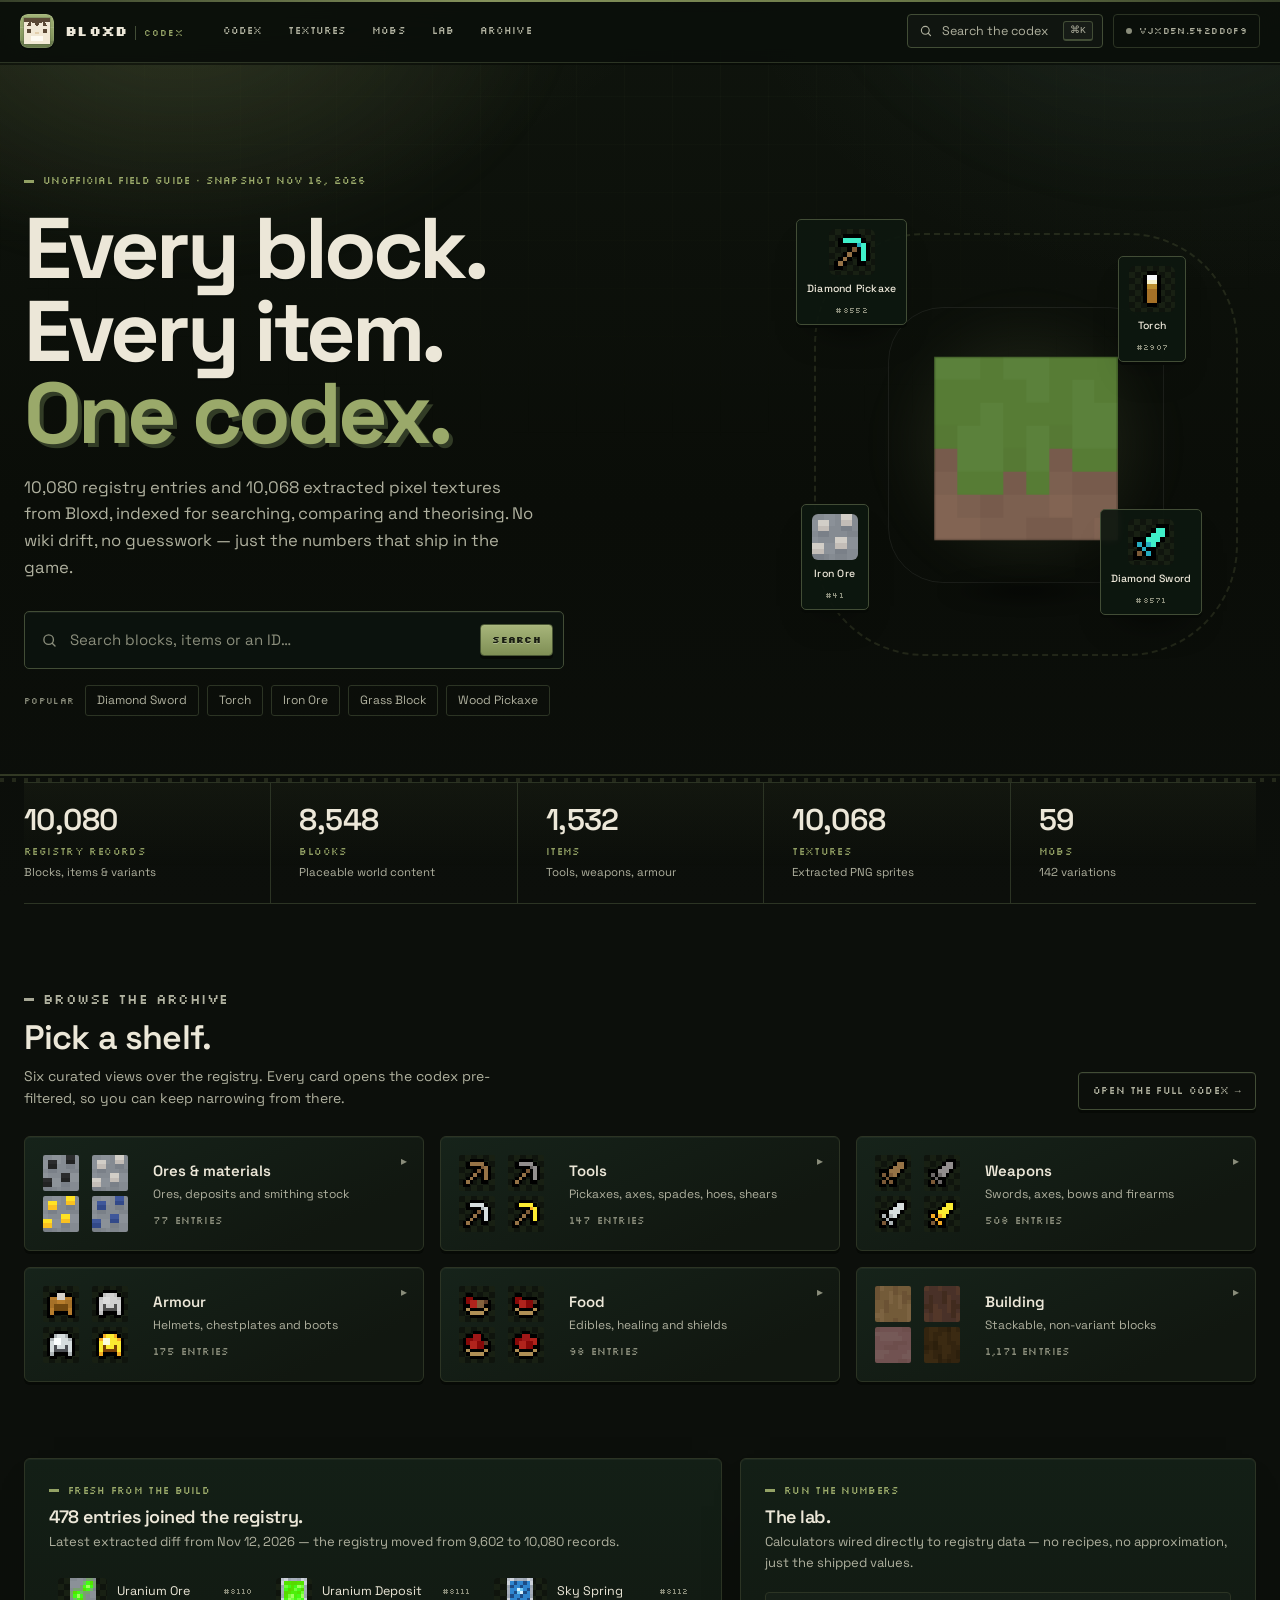
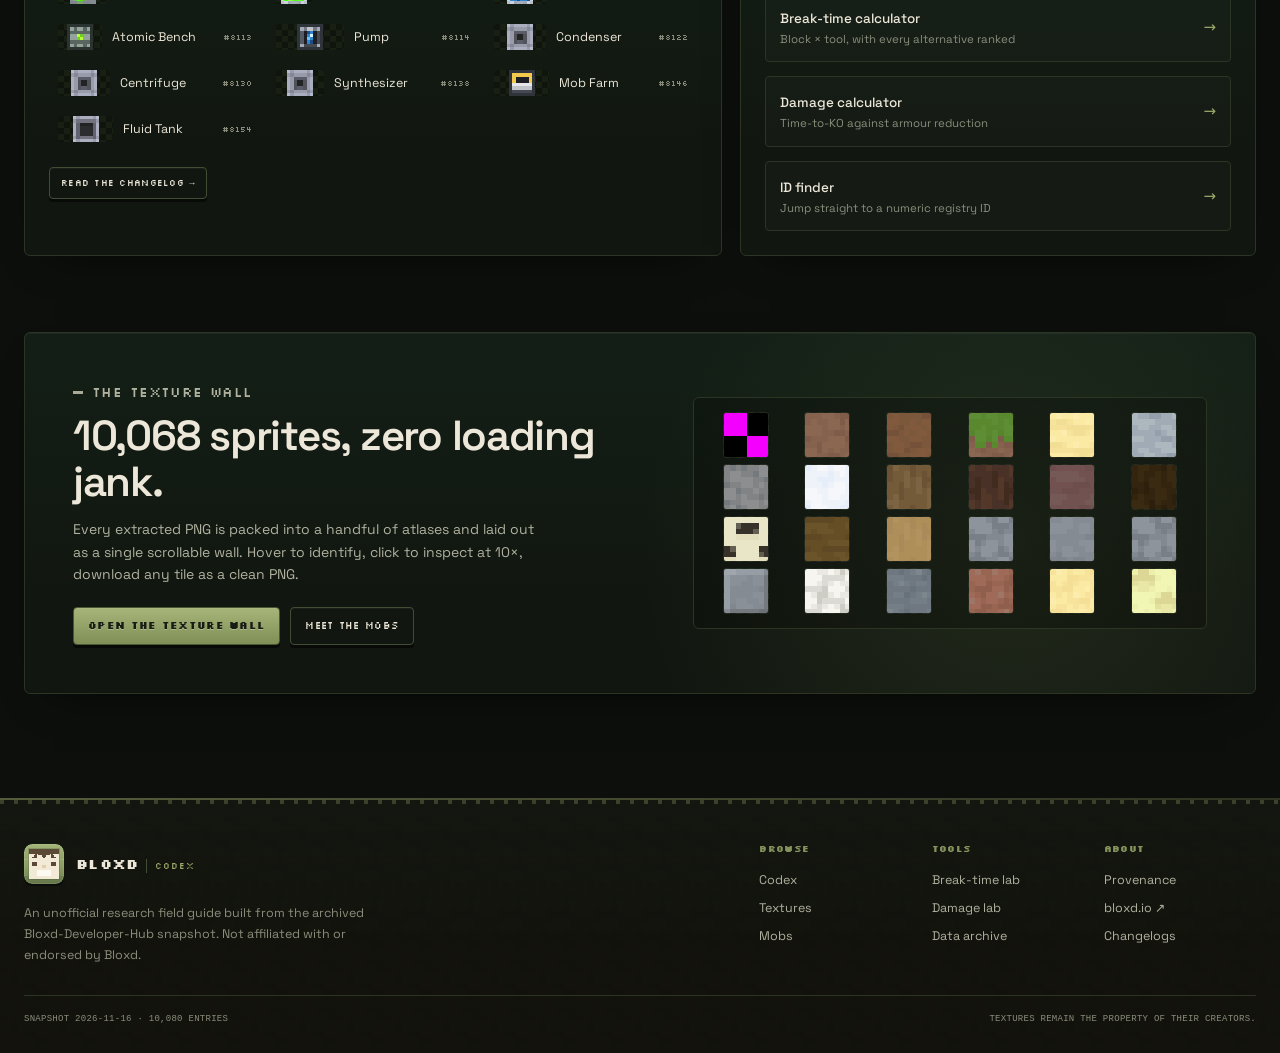
==== commit dddcdaba: "De-neon the palette and scan Bloxd files every 20 seconds Two changes to the Codex.  Palette — the s" ====
--- a/index.html
+++ b/index.html
@@ -5,7 +5,7 @@
 <meta name="viewport" content="width=device-width, initial-scale=1, viewport-fit=cover">
 <title>Bloxd Codex — every block, item and mob</title>
 <meta name="description" content="An unofficial, searchable field guide to Bloxd: 10,080 blocks and items, 10,068 extracted textures, 59 mobs, plus mining and damage calculators built from the registry snapshot.">
-<meta name="theme-color" content="#0a0f0b">
+<meta name="theme-color" content="#0c0f0b">
 <meta property="og:title" content="Bloxd Codex">
 <meta property="og:description" content="Every block. Every item. One codex. Search 10,080 registry entries and 10,068 extracted textures.">
 <meta property="og:type" content="website">
--- a/assets/site.css
+++ b/assets/site.css
@@ -32,24 +32,24 @@
 
 /* --- tokens -------------------------------------------------------------- */
 :root {
-  --bg: #0a0f0b;
-  --bg-soft: #0c130d;
-  --panel: #111a13;
-  --panel-2: #16221a;
-  --panel-3: #1c2b20;
-  --line: #26392b;
-  --line-strong: #3a5840;
-  --text: #f2f0e2;
-  --muted: #a7b6a4;
-  --dim: #83947a;
-  --lime: #8fe04f;
-  --lime-soft: #b6ef84;
-  --lime-ink: #10230a;
-  --mint: #62e3bd;
-  --amber: #ffc35c;
-  --blue: #74cfe8;
-  --pink: #ff9cb8;
-  --red: #ff7a6b;
+  --bg: #0c0f0b;
+  --bg-soft: #10140e;
+  --panel: #151a12;
+  --panel-2: #1b2117;
+  --panel-3: #22291c;
+  --line: #2c3424;
+  --line-strong: #424d36;
+  --text: #ece7d8;
+  --muted: #b0b19f;
+  --dim: #8a8d7b;
+  --lime: #9aa96a;
+  --lime-soft: #b3c086;
+  --lime-ink: #161a0f;
+  --mint: #7fa38d;
+  --amber: #c3a06a;
+  --blue: #8aa2a8;
+  --pink: #b58f86;
+  --red: #b36b5e;
   --radius: 6px;
   --radius-sm: 4px;
   --content: 1280px;
@@ -57,7 +57,7 @@
   --mono: ui-monospace, SFMono-Regular, "SF Mono", Menlo, Consolas, "Liberation Mono", monospace;
   --pixel: "Silkscreen", "Courier New", monospace;
   --shadow: 0 18px 46px -30px rgba(0, 0, 0, .95);
-  --block-shadow: 0 4px 0 #060b07;
+  --block-shadow: 0 4px 0 #070a06;
   --ease: cubic-bezier(.22, .8, .28, 1);
 }
 
@@ -82,9 +82,9 @@
   z-index: -1;
   pointer-events: none;
   background:
-    radial-gradient(900px 500px at 12% -10%, rgba(143, 224, 79, .07), transparent 65%),
-    radial-gradient(700px 500px at 92% 4%, rgba(111, 227, 193, .05), transparent 60%),
-    linear-gradient(180deg, #080d09, #070b08 60%, #080d09);
+    radial-gradient(900px 500px at 12% -10%, rgba(154, 169, 106, .07), transparent 65%),
+    radial-gradient(700px 500px at 92% 4%, rgba(127, 163, 141, .05), transparent 60%),
+    linear-gradient(180deg, #0a0d08, #070b08 60%, #0a0d08);
 }
 body::after {
   content: "";
@@ -111,9 +111,9 @@
 [hidden] { display: none !important; }
 
 /* scrollbar */
-* { scrollbar-width: thin; scrollbar-color: #2b3435 transparent; }
+* { scrollbar-width: thin; scrollbar-color: #333d2c transparent; }
 *::-webkit-scrollbar { width: 10px; height: 10px; }
-*::-webkit-scrollbar-thumb { background: #2b3435; border: 3px solid var(--bg); border-radius: 10px; }
+*::-webkit-scrollbar-thumb { background: #333d2c; border: 3px solid var(--bg); border-radius: 10px; }
 
 .skip-link {
   position: fixed; left: 16px; top: -60px; z-index: 200;
@@ -153,7 +153,7 @@
 .btn:hover { border-color: var(--lime); color: var(--lime); }
 .btn:active { transform: translateY(1px); }
 .btn.primary { --btn-bg: var(--lime); --btn-fg: var(--lime-ink); --btn-bd: var(--lime); font-weight: 600; }
-.btn.primary:hover { background: #a9f46e; border-color: #a9f46e; color: var(--lime-ink); }
+.btn.primary:hover { background: #b3c086; border-color: #b3c086; color: var(--lime-ink); }
 .btn.ghost { --btn-bd: var(--line); color: var(--muted); }
 .btn.small { padding: 7px 12px; font-size: 12px; }
 .btn svg { width: 15px; height: 15px; }
@@ -177,11 +177,11 @@
   font-family: var(--mono); font-size: 10.5px; letter-spacing: .015em;
   color: var(--muted); background: rgba(255, 255, 255, .02);
 }
-.chip.lime { color: var(--lime); border-color: rgba(143, 224, 79, .35); background: rgba(143, 224, 79, .07); }
-.chip.mint { color: var(--mint); border-color: rgba(111, 227, 193, .3); background: rgba(111, 227, 193, .06); }
-.chip.amber { color: var(--amber); border-color: rgba(255, 180, 92, .3); background: rgba(255, 180, 92, .06); }
-.chip.blue { color: var(--blue); border-color: rgba(124, 184, 255, .3); background: rgba(124, 184, 255, .06); }
-.chip.pink { color: var(--pink); border-color: rgba(255, 143, 177, .3); background: rgba(255, 143, 177, .06); }
+.chip.lime { color: var(--lime); border-color: rgba(154, 169, 106, .35); background: rgba(154, 169, 106, .07); }
+.chip.mint { color: var(--mint); border-color: rgba(127, 163, 141, .3); background: rgba(127, 163, 141, .06); }
+.chip.amber { color: var(--amber); border-color: rgba(195, 160, 106, .3); background: rgba(195, 160, 106, .06); }
+.chip.blue { color: var(--blue); border-color: rgba(138, 162, 168, .3); background: rgba(138, 162, 168, .06); }
+.chip.pink { color: var(--pink); border-color: rgba(181, 143, 134, .3); background: rgba(181, 143, 134, .06); }
 .chip.plain { text-transform: none; letter-spacing: 0; font-family: var(--font); font-size: 12px; }
 
 .badge {
@@ -189,7 +189,7 @@
   font-family: var(--mono); font-size: 9.5px; letter-spacing: .08em; text-transform: uppercase;
   color: var(--dim); border: 1px solid var(--line); border-radius: 4px; padding: 2px 5px;
 }
-.badge.var { color: var(--amber); border-color: rgba(255, 180, 92, .25); }
+.badge.var { color: var(--amber); border-color: rgba(195, 160, 106, .25); }
 
 .panel {
   background: linear-gradient(180deg, var(--panel), #0d150f 70%);
@@ -200,10 +200,10 @@
 .panel-pad { padding: clamp(18px, 2.4vw, 28px); }
 
 .checker {
-  background-color: #0c130e;
+  background-color: #10150e;
   background-image:
-    linear-gradient(45deg, #171c1d 25%, transparent 25%, transparent 75%, #171c1d 75%),
-    linear-gradient(45deg, #171c1d 25%, transparent 25%, transparent 75%, #171c1d 75%);
+    linear-gradient(45deg, #1a1f16 25%, transparent 25%, transparent 75%, #1a1f16 75%),
+    linear-gradient(45deg, #1a1f16 25%, transparent 25%, transparent 75%, #1a1f16 75%);
   background-size: 12px 12px;
   background-position: 0 0, 6px 6px;
 }
@@ -250,7 +250,7 @@
 .brand { display: flex; align-items: center; gap: 10px; flex: none; }
 .brand-mark { width: 30px; height: 30px; color: var(--lime); }
 .brand-mark svg { width: 100%; height: 100%; }
-.brand:hover .brand-mark { filter: drop-shadow(0 0 8px rgba(143, 224, 79, .5)); }
+.brand:hover .brand-mark { filter: drop-shadow(0 0 8px rgba(154, 169, 106, .5)); }
 .brand-text { display: flex; align-items: baseline; gap: 6px; letter-spacing: .04em; }
 .brand-text b { font-size: 15px; letter-spacing: .06em; }
 .brand-text i {
@@ -275,7 +275,7 @@
   border: 1px solid var(--line-strong); border-radius: 8px; color: var(--muted);
   background: rgba(255, 255, 255, .025); transition: border-color .15s, color .15s, background .15s;
 }
-.search-trigger:hover { border-color: var(--lime); color: var(--text); background: rgba(143, 224, 79, .05); }
+.search-trigger:hover { border-color: var(--lime); color: var(--text); background: rgba(154, 169, 106, .05); }
 .search-trigger svg { width: 14px; height: 14px; }
 .search-trigger-label { font-size: 12.5px; }
 .search-trigger .kbd { margin-left: 6px; }
@@ -286,7 +286,7 @@
   transition: border-color .15s, color .15s;
 }
 .snapshot-pill:hover { border-color: var(--line-strong); color: var(--text); }
-.snapshot-pill i { width: 6px; height: 6px; border-radius: 50%; background: var(--mint); box-shadow: 0 0 0 3px rgba(111, 227, 193, .12); }
+.snapshot-pill i { width: 6px; height: 6px; border-radius: 50%; background: var(--mint); box-shadow: 0 0 0 3px rgba(127, 163, 141, .12); }
 .menu-btn { display: none; width: 38px; height: 34px; place-items: center; gap: 5px; border: 1px solid var(--line); border-radius: 8px; }
 .menu-btn span { display: block; width: 15px; height: 1.5px; background: var(--text); transition: transform .2s; }
 .menu-btn[aria-expanded="true"] span:first-child { transform: translateY(3.2px) rotate(45deg); }
@@ -303,8 +303,8 @@
 .hero::before {
   content: ""; position: absolute; inset: -20% -10% auto -10%; height: 620px; pointer-events: none;
   background:
-    radial-gradient(520px 340px at 22% 18%, rgba(143, 224, 79, .14), transparent 70%),
-    radial-gradient(460px 380px at 82% 8%, rgba(111, 227, 193, .1), transparent 70%);
+    radial-gradient(520px 340px at 22% 18%, rgba(154, 169, 106, .14), transparent 70%),
+    radial-gradient(460px 380px at 82% 8%, rgba(127, 163, 141, .1), transparent 70%);
   filter: blur(10px);
 }
 .hero-inner { position: relative; display: grid; grid-template-columns: minmax(0, 1.15fr) minmax(0, .85fr); gap: clamp(28px, 5vw, 64px); align-items: center; }
@@ -320,7 +320,7 @@
   border-radius: 12px; padding: 8px 10px 8px 16px; max-width: 540px;
   transition: border-color .2s, box-shadow .2s;
 }
-.hero-search:focus-within { border-color: var(--lime); box-shadow: 0 0 0 4px rgba(143, 224, 79, .08); }
+.hero-search:focus-within { border-color: var(--lime); box-shadow: 0 0 0 4px rgba(154, 169, 106, .08); }
 .hero-search svg { width: 17px; height: 17px; color: var(--dim); flex: none; }
 .hero-search input { flex: 1; min-width: 0; background: none; border: 0; padding: 8px 0; font-size: 15px; }
 .hero-search input::placeholder { color: var(--dim); }
@@ -331,13 +331,13 @@
   font-size: 12px; color: var(--muted); border: 1px solid var(--line); border-radius: 999px; padding: 5px 11px;
   transition: color .15s, border-color .15s, background .15s;
 }
-.hero-chips button:hover { color: var(--lime); border-color: rgba(143, 224, 79, .4); background: rgba(143, 224, 79, .06); }
+.hero-chips button:hover { color: var(--lime); border-color: rgba(154, 169, 106, .4); background: rgba(154, 169, 106, .06); }
 
 /* floating specimen art */
 .hero-art { position: relative; aspect-ratio: 1; max-width: 440px; margin-left: auto; width: 100%; }
 .hero-art::before {
   content: ""; position: absolute; inset: 8%; border-radius: 50%;
-  background: radial-gradient(circle, rgba(143, 224, 79, .12), transparent 62%);
+  background: radial-gradient(circle, rgba(154, 169, 106, .12), transparent 62%);
   filter: blur(6px);
 }
 .hero-art .ring {
@@ -376,18 +376,18 @@
 .shelf {
   position: relative; display: grid; grid-template-columns: 92px 1fr; gap: 18px; align-items: center;
   padding: 18px; border: 1px solid var(--line); border-radius: var(--radius);
-  background: linear-gradient(150deg, var(--panel-2), #0c130e 70%);
+  background: linear-gradient(150deg, var(--panel-2), #10150e 70%);
   transition: border-color .2s, transform .2s var(--ease), background .2s;
   text-align: left; overflow: hidden;
 }
-.shelf:hover { border-color: rgba(143, 224, 79, .45); transform: translateY(-3px); }
+.shelf:hover { border-color: rgba(154, 169, 106, .45); transform: translateY(-3px); }
 .shelf::after {
   content: "↗"; position: absolute; top: 14px; right: 16px; color: var(--dim); font-size: 14px;
   transition: color .2s, transform .2s;
 }
 .shelf:hover::after { color: var(--lime); transform: translate(2px, -2px); }
 .shelf-mosaic { display: grid; grid-template-columns: 1fr 1fr; gap: 5px; }
-.shelf-mosaic .texbox { border-radius: 5px; background-color: #0c130e; }
+.shelf-mosaic .texbox { border-radius: 5px; background-color: #10150e; }
 .shelf b { display: block; font-size: 15px; font-weight: 600; }
 .shelf small { display: block; color: var(--muted); font-size: 12px; margin-top: 2px; }
 .shelf .count { display: block; font-family: var(--mono); font-size: 10px; letter-spacing: .1em; text-transform: uppercase; color: var(--dim); margin-top: 9px; }
@@ -440,7 +440,7 @@
   transition: background .15s, color .15s;
 }
 .filter-list button:hover { background: rgba(255, 255, 255, .04); color: var(--text); }
-.filter-list button[aria-pressed="true"] { background: rgba(143, 224, 79, .09); color: var(--lime); }
+.filter-list button[aria-pressed="true"] { background: rgba(154, 169, 106, .09); color: var(--lime); }
 .filter-list button i { font-style: normal; font-family: var(--mono); font-size: 9.5px; color: var(--dim); margin-left: auto; }
 .filter-list button[aria-pressed="true"] i { color: var(--lime); opacity: .7; }
 .switches { display: flex; flex-direction: column; gap: 2px; }
@@ -448,7 +448,7 @@
 .switch:hover { background: rgba(255, 255, 255, .04); color: var(--text); }
 .switch input { appearance: none; width: 30px; height: 17px; border-radius: 999px; background: var(--panel-3); border: 1px solid var(--line-strong); position: relative; transition: background .18s; flex: none; }
 .switch input::after { content: ""; position: absolute; top: 1.5px; left: 2px; width: 11px; height: 11px; border-radius: 50%; background: var(--dim); transition: transform .18s, background .18s; }
-.switch input:checked { background: rgba(143, 224, 79, .2); border-color: rgba(143, 224, 79, .5); }
+.switch input:checked { background: rgba(154, 169, 106, .2); border-color: rgba(154, 169, 106, .5); }
 .switch input:checked::after { transform: translateX(13px); background: var(--lime); }
 
 .results { min-width: 0; }
@@ -476,7 +476,7 @@
   transition: border-color .16s, background .16s, transform .16s var(--ease);
   min-width: 0;
 }
-.entry-card:hover { border-color: rgba(143, 224, 79, .4); background: var(--panel-2); transform: translateY(-2px); }
+.entry-card:hover { border-color: rgba(154, 169, 106, .4); background: var(--panel-2); transform: translateY(-2px); }
 .entry-card .texbox { border: 1px solid rgba(255, 255, 255, .05); }
 .entry-card-body { min-width: 0; flex: 1; overflow: hidden; }
 .entry-name { display: block; font-size: 13.5px; font-weight: 500; overflow: hidden; text-overflow: ellipsis; white-space: nowrap; padding-right: 26px; }
@@ -502,11 +502,11 @@
 .entry-art {
   position: relative; aspect-ratio: 1; border-radius: 18px; border: 1px solid var(--line-strong);
   display: grid; place-items: center; overflow: hidden;
-  background-color: #0c130e;
+  background-color: #10150e;
 }
 .entry-art::before {
   content: ""; position: absolute; inset: 0;
-  background: radial-gradient(circle at 50% 42%, rgba(143, 224, 79, .1), transparent 62%);
+  background: radial-gradient(circle at 50% 42%, rgba(154, 169, 106, .1), transparent 62%);
 }
 .entry-art .px, .entry-art .texbox { position: relative; }
 .entry-info .entry-title { font-size: clamp(34px, 5vw, 58px); letter-spacing: -.04em; margin: 10px 0 12px; word-break: break-word; }
@@ -536,7 +536,7 @@
 .raw-panel[open] summary::before { transform: rotate(90deg); }
 .raw-panel pre {
   margin: 0; padding: 0 20px 20px; overflow: auto; max-height: 420px;
-  font-family: var(--mono); font-size: 11px; line-height: 1.7; color: #b9c6bd;
+  font-family: var(--mono); font-size: 11px; line-height: 1.7; color: #c0c2b2;
 }
 .entry-nav { display: grid; grid-template-columns: 1fr 1fr; gap: 12px; margin-top: 14px; }
 .entry-nav a { display: flex; align-items: center; gap: 12px; padding: 14px 16px; border: 1px solid var(--line); border-radius: 11px; transition: border-color .15s, background .15s; min-width: 0; }
@@ -560,12 +560,12 @@
   display: grid; place-items: center; overflow: hidden; padding: 8px;
   transition: border-color .16s, transform .16s var(--ease);
 }
-.tex-cell:hover { border-color: rgba(143, 224, 79, .5); transform: translateY(-2px); }
+.tex-cell:hover { border-color: rgba(154, 169, 106, .5); transform: translateY(-2px); }
 .tex-cell .px { max-width: 100%; max-height: 100%; }
 .tex-cell .tex-name {
   position: absolute; inset: auto 0 0 0; padding: 5px 7px;
   background: linear-gradient(transparent, rgba(6, 8, 8, .92) 45%);
-  font-family: var(--mono); font-size: 8.5px; line-height: 1.35; color: #cfd8d1;
+  font-family: var(--mono); font-size: 8.5px; line-height: 1.35; color: #d3d4c4;
   opacity: 0; transition: opacity .15s; overflow: hidden; text-overflow: ellipsis; white-space: nowrap;
 }
 .tex-cell:hover .tex-name, .tex-cell:focus-visible .tex-name { opacity: 1; }
@@ -587,7 +587,7 @@
   border: 1px solid var(--line); border-radius: 12px; background: rgba(16, 24, 17, .7);
   transition: border-color .16s, background .16s, transform .16s var(--ease);
 }
-.mob-card:hover { border-color: rgba(143, 224, 79, .4); background: var(--panel-2); transform: translateY(-2px); }
+.mob-card:hover { border-color: rgba(154, 169, 106, .4); background: var(--panel-2); transform: translateY(-2px); }
 .mob-card .texbox { border: 1px solid rgba(255, 255, 255, .05); }
 .mob-card b { display: block; font-size: 13.5px; font-weight: 500; }
 .mob-card small { display: block; font-family: var(--mono); font-size: 9px; letter-spacing: .08em; color: var(--dim); text-transform: uppercase; margin-top: 3px; }
@@ -597,7 +597,7 @@
 .var-card .texbox { border: 1px solid rgba(255, 255, 255, .05); }
 .mob-assets { display: flex; gap: 10px; flex-wrap: wrap; margin-top: 18px; }
 .asset { display: flex; align-items: center; gap: 9px; padding: 8px 12px 8px 8px; border: 1px solid var(--line); border-radius: 9px; font-size: 12px; color: var(--muted); }
-.note { display: flex; gap: 10px; padding: 12px 14px; border: 1px solid rgba(255, 180, 92, .22); background: rgba(255, 180, 92, .05); border-radius: 9px; font-size: 12.5px; color: #d9c8b2; margin-top: 16px; }
+.note { display: flex; gap: 10px; padding: 12px 14px; border: 1px solid rgba(195, 160, 106, .22); background: rgba(195, 160, 106, .05); border-radius: 9px; font-size: 12.5px; color: #d9c8b2; margin-top: 16px; }
 .note b { color: var(--amber); }
 
 /* --- lab ----------------------------------------------------------------- */
@@ -625,7 +625,7 @@
   box-shadow: 0 24px 50px -20px #000; max-height: 260px; overflow-y: auto; padding: 4px;
 }
 .combo-list button { display: flex; align-items: center; gap: 9px; width: 100%; text-align: left; padding: 6px 8px; border-radius: 7px; font-size: 12.5px; color: var(--muted); }
-.combo-list button:hover, .combo-list button.active { background: rgba(143, 224, 79, .1); color: var(--text); }
+.combo-list button:hover, .combo-list button.active { background: rgba(154, 169, 106, .1); color: var(--text); }
 .combo-list button small { margin-left: auto; font-family: var(--mono); font-size: 9px; color: var(--dim); }
 .combo-empty { padding: 10px; font-size: 12px; color: var(--dim); text-align: center; }
 
@@ -640,9 +640,9 @@
 .bar-row { display: grid; grid-template-columns: 118px minmax(0, 1fr) 64px; align-items: center; gap: 10px; font-size: 11.5px; }
 .bar-row .bar-name { color: var(--muted); overflow: hidden; text-overflow: ellipsis; white-space: nowrap; }
 .bar-track { display: block; height: 7px; width: 100%; background: var(--panel-3); border-radius: 999px; overflow: hidden; }
-.bar-fill { display: block; height: 100%; background: linear-gradient(90deg, rgba(143, 224, 79, .55), var(--lime)); border-radius: 999px; transition: width .35s var(--ease); }
+.bar-fill { display: block; height: 100%; background: linear-gradient(90deg, rgba(154, 169, 106, .55), var(--lime)); border-radius: 999px; transition: width .35s var(--ease); }
 .bar-row.is-selected .bar-name { color: var(--text); font-weight: 500; }
-.bar-row.is-selected .bar-fill { background: linear-gradient(90deg, var(--mint), #b8ffe6); }
+.bar-row.is-selected .bar-fill { background: linear-gradient(90deg, var(--mint), #cfe4d5); }
 .bar-val { font-family: var(--mono); font-size: 10px; color: var(--dim); text-align: right; }
 .bars-title { font-family: var(--mono); font-size: 9px; letter-spacing: .15em; text-transform: uppercase; color: var(--dim); margin: 24px 0 10px; }
 .formula { font-family: var(--mono); font-size: 10.5px; color: var(--dim); line-height: 1.7; margin-top: 18px; padding-top: 14px; border-top: 1px dashed var(--line); }
@@ -660,7 +660,7 @@
 .archive-grid { display: grid; grid-template-columns: repeat(3, 1fr); gap: 12px; }
 .env-card { padding: 18px; border-radius: 12px; }
 .env-card .env-name { display: flex; align-items: center; justify-content: space-between; gap: 8px; font-family: var(--mono); font-size: 10px; letter-spacing: .12em; text-transform: uppercase; color: var(--muted); }
-.env-card .env-name i { font-style: normal; width: 6px; height: 6px; border-radius: 50%; background: var(--mint); box-shadow: 0 0 0 3px rgba(111, 227, 193, .12); }
+.env-card .env-name i { font-style: normal; width: 6px; height: 6px; border-radius: 50%; background: var(--mint); box-shadow: 0 0 0 3px rgba(127, 163, 141, .12); }
 .env-build { font-family: var(--mono); font-size: 15px; margin: 14px 0 4px; word-break: break-all; }
 .env-sub { font-size: 11.5px; color: var(--dim); }
 .env-hash { font-family: var(--mono); font-size: 9.5px; color: var(--dim); margin-top: 12px; word-break: break-all; }
@@ -676,7 +676,7 @@
 .download:hover { border-color: var(--line-strong); background: rgba(255, 255, 255, .03); }
 .download b { font-size: 12px; font-weight: 500; }
 .download small { font-family: var(--mono); font-size: 9px; color: var(--dim); margin-left: auto; }
-.download .dl-icon { width: 26px; height: 26px; border-radius: 6px; background: rgba(143, 224, 79, .1); color: var(--lime); display: grid; place-items: center; font-size: 12px; flex: none; }
+.download .dl-icon { width: 26px; height: 26px; border-radius: 6px; background: rgba(154, 169, 106, .1); color: var(--lime); display: grid; place-items: center; font-size: 12px; flex: none; }
 .prose { color: var(--muted); font-size: 14px; line-height: 1.75; }
 .prose h3 { color: var(--text); font-size: 17px; margin: 22px 0 8px; }
 .prose h3:first-child { margin-top: 0; }
@@ -685,7 +685,7 @@
 .prose li { padding-left: 16px; position: relative; }
 .prose li::before { content: "→"; position: absolute; left: 0; color: var(--lime); font-size: 11px; }
 .prose code { font-family: var(--mono); font-size: 11.5px; background: rgba(255, 255, 255, .05); border: 1px solid var(--line); border-radius: 4px; padding: 1px 5px; color: var(--mint); }
-.prose a { color: var(--lime); border-bottom: 1px solid rgba(143, 224, 79, .3); }
+.prose a { color: var(--lime); border-bottom: 1px solid rgba(154, 169, 106, .3); }
 .prose a:hover { border-bottom-color: var(--lime); }
 
 /* --- overlays ------------------------------------------------------------ */
@@ -698,7 +698,7 @@
 @keyframes overlayIn { from { opacity: 0; } to { opacity: 1; } }
 
 .palette-panel {
-  width: min(100%, 640px); background: #0e160f; border: 1px solid var(--line-strong);
+  width: min(100%, 640px); background: #121810; border: 1px solid var(--line-strong);
   border-radius: 14px; box-shadow: 0 40px 90px -30px #000; overflow: hidden;
   animation: panelIn .22s var(--ease) both;
 }
@@ -716,7 +716,7 @@
 .presult .p-body { min-width: 0; flex: 1; }
 .presult .p-name { font-size: 13px; color: var(--text); overflow: hidden; text-overflow: ellipsis; white-space: nowrap; }
 .presult .p-sub { font-family: var(--mono); font-size: 9px; color: var(--dim); text-transform: uppercase; letter-spacing: .08em; margin-top: 2px; }
-.presult.active, .presult:hover { background: rgba(143, 224, 79, .1); }
+.presult.active, .presult:hover { background: rgba(154, 169, 106, .1); }
 .presult.active .p-name, .presult:hover .p-name { color: var(--lime); }
 .presult .p-go { font-family: var(--mono); font-size: 9px; color: var(--dim); opacity: 0; }
 .presult.active .p-go { opacity: 1; }
@@ -727,17 +727,17 @@
 .palette-foot kbd { font-family: var(--mono); font-size: 8.5px; border: 1px solid var(--line-strong); border-radius: 3px; padding: 2px 4px; }
 
 .lightbox-panel {
-  width: min(100%, 720px); background: #0e160f; border: 1px solid var(--line-strong);
+  width: min(100%, 720px); background: #121810; border: 1px solid var(--line-strong);
   border-radius: 16px; box-shadow: 0 40px 90px -30px #000; position: relative;
   animation: panelIn .22s var(--ease) both; overflow: hidden;
 }
 .lightbox-close, .modal-close { position: absolute; top: 12px; right: 12px; z-index: 2; background: rgba(8, 10, 10, .8); }
 .lightbox-stage {
   min-height: 300px; display: grid; place-items: center; padding: 46px 28px 28px;
-  background-color: #0c130e;
+  background-color: #10150e;
   background-image:
-    linear-gradient(45deg, #171c1d 25%, transparent 25%, transparent 75%, #171c1d 75%),
-    linear-gradient(45deg, #171c1d 25%, transparent 25%, transparent 75%, #171c1d 75%);
+    linear-gradient(45deg, #1a1f16 25%, transparent 25%, transparent 75%, #1a1f16 75%),
+    linear-gradient(45deg, #1a1f16 25%, transparent 25%, transparent 75%, #1a1f16 75%);
   background-size: 18px 18px; background-position: 0 0, 9px 9px;
 }
 .lightbox-stage .px { filter: drop-shadow(0 20px 30px rgba(0, 0, 0, .55)); }
@@ -747,7 +747,7 @@
 .lightbox-actions { display: flex; flex-wrap: wrap; gap: 8px; margin-top: 14px; }
 
 .modal-panel {
-  width: min(100%, 620px); max-height: 82vh; overflow-y: auto; background: #0e160f;
+  width: min(100%, 620px); max-height: 82vh; overflow-y: auto; background: #121810;
   border: 1px solid var(--line-strong); border-radius: 16px; padding: 26px;
   box-shadow: 0 40px 90px -30px #000; position: relative; animation: panelIn .22s var(--ease) both;
 }
@@ -758,7 +758,7 @@
 
 .toasts { position: fixed; bottom: 22px; left: 50%; transform: translateX(-50%); z-index: 200; display: flex; flex-direction: column; gap: 8px; align-items: center; pointer-events: none; }
 .toast {
-  background: #e9f0e4; color: #10130f; padding: 9px 16px; border-radius: 999px;
+  background: #e7e2cf; color: #10130f; padding: 9px 16px; border-radius: 999px;
   font-size: 12.5px; font-weight: 500; box-shadow: 0 12px 30px -12px rgba(0, 0, 0, .8);
   animation: toastIn .25s var(--ease) both;
 }
@@ -850,7 +850,7 @@
 }
 .cta::before {
   content: ""; position: absolute; inset: -40% -10% auto auto; width: 60%; height: 200%;
-  background: radial-gradient(closest-side, rgba(143, 224, 79, .12), transparent);
+  background: radial-gradient(closest-side, rgba(154, 169, 106, .12), transparent);
   pointer-events: none;
 }
 .cta-copy { position: relative; }
@@ -891,7 +891,7 @@
 .json-details pre {
   margin: 6px 0 2px; padding: 8px 10px; max-height: 180px; overflow: auto;
   background: rgba(0, 0, 0, .35); border: 1px solid var(--line); border-radius: 6px;
-  font-family: var(--mono); font-size: 9.5px; line-height: 1.6; color: #b9c6bd;
+  font-family: var(--mono); font-size: 9.5px; line-height: 1.6; color: #c0c2b2;
   white-space: pre-wrap; word-break: break-word;
 }
 
@@ -914,23 +914,23 @@
 /* --- page field ---------------------------------------------------------- */
 body::before {
   background:
-    radial-gradient(980px 560px at 8% -14%, rgba(143, 224, 79, .13), transparent 64%),
-    radial-gradient(760px 520px at 94% -4%, rgba(98, 227, 189, .07), transparent 62%),
-    linear-gradient(180deg, #0b120c, #080d09 56%, #0a0f0b);
+    radial-gradient(980px 560px at 8% -14%, rgba(154, 169, 106, .13), transparent 64%),
+    radial-gradient(760px 520px at 94% -4%, rgba(127, 163, 141, .07), transparent 62%),
+    linear-gradient(180deg, #0f140d, #0a0d08 56%, #0c0f0b);
 }
 body::after {
   opacity: .75;
   background-image:
-    linear-gradient(rgba(143, 224, 79, .045) 1px, transparent 1px),
-    linear-gradient(90deg, rgba(143, 224, 79, .045) 1px, transparent 1px);
+    linear-gradient(rgba(154, 169, 106, .045) 1px, transparent 1px),
+    linear-gradient(90deg, rgba(154, 169, 106, .045) 1px, transparent 1px);
   background-size: 48px 48px;
   mask-image: radial-gradient(ellipse 85% 65% at 50% 0%, #000 10%, transparent 85%);
   -webkit-mask-image: radial-gradient(ellipse 85% 65% at 50% 0%, #000 10%, transparent 85%);
 }
 ::selection { background: var(--lime); color: var(--lime-ink); }
 :focus-visible { outline: 2px solid var(--lime); outline-offset: 2px; border-radius: 2px; }
-* { scrollbar-color: #2b4432 transparent; }
-*::-webkit-scrollbar-thumb { background: #2b4432; border-radius: 0; border: 2px solid var(--bg); }
+* { scrollbar-color: #33402a transparent; }
+*::-webkit-scrollbar-thumb { background: #33402a; border-radius: 0; border: 2px solid var(--bg); }
 
 /* --- top bar ------------------------------------------------------------- */
 .topbar {
@@ -940,7 +940,7 @@
 }
 .topbar::before {
   content: ""; position: absolute; inset: 0 0 auto; height: 2px;
-  background: linear-gradient(90deg, #3f7a1e, var(--lime) 38%, #5fae2b 68%, #3f7a1e);
+  background: linear-gradient(90deg, #3f4a30, var(--lime) 38%, #7f8f55 68%, #3f4a30);
   opacity: .85;
 }
 .brand { gap: 11px; }
@@ -951,11 +951,11 @@
 .brand-text b { font-weight: 700; font-size: 14px; letter-spacing: .02em; }
 .brand-text i { font-size: 9px; letter-spacing: .1em; color: var(--lime); border-left-color: var(--line-strong); padding-left: 8px; }
 .nav a { font-size: 10px; letter-spacing: .01em; padding: 8px 11px; border-radius: 3px; }
-.nav a:hover { background: rgba(143, 224, 79, .09); color: var(--text); }
+.nav a:hover { background: rgba(154, 169, 106, .09); color: var(--text); }
 .nav a.active { color: var(--lime); }
 .nav a.active::after { left: 10px; right: 10px; height: 2px; border-radius: 0; }
 .search-trigger { border-radius: 4px; }
-.search-trigger:hover { border-color: var(--lime); background: rgba(143, 224, 79, .07); }
+.search-trigger:hover { border-color: var(--lime); background: rgba(154, 169, 106, .07); }
 .snapshot-pill { border-radius: 4px; font-size: 9px; letter-spacing: .04em; }
 .menu-btn { border-radius: 4px; }
 .mobile-nav a { font-size: 11px; letter-spacing: .02em; }
@@ -966,17 +966,17 @@
 .btn {
   border-radius: 4px; font-size: 10px; letter-spacing: .03em; text-transform: uppercase;
   padding: 10px 14px; border: 1px solid var(--line-strong);
-  box-shadow: 0 3px 0 #060b07, inset 0 1px 0 rgba(255, 255, 255, .045);
+  box-shadow: 0 3px 0 #070a06, inset 0 1px 0 rgba(255, 255, 255, .045);
   transition: background .16s, border-color .16s, color .16s, transform .12s, box-shadow .12s;
 }
-.btn:hover { transform: translateY(-1px); box-shadow: 0 4px 0 #060b07, inset 0 1px 0 rgba(255, 255, 255, .06); }
-.btn:active { transform: translateY(2px); box-shadow: 0 1px 0 #060b07; }
+.btn:hover { transform: translateY(-1px); box-shadow: 0 4px 0 #070a06, inset 0 1px 0 rgba(255, 255, 255, .06); }
+.btn:active { transform: translateY(2px); box-shadow: 0 1px 0 #070a06; }
 .btn.primary {
-  background: linear-gradient(180deg, #9ce961, #6fc238);
-  border-color: #2f6a12; color: #0d2106;
+  background: linear-gradient(180deg, #a7b57a, #7f8f55);
+  border-color: #4a5734; color: #191d11;
   text-shadow: 0 1px 0 rgba(255, 255, 255, .28);
 }
-.btn.primary:hover { background: linear-gradient(180deg, #adf174, #7ed247); border-color: #2f6a12; color: #0d2106; }
+.btn.primary:hover { background: linear-gradient(180deg, #b3c086, #8c9a5c); border-color: #4a5734; color: #191d11; }
 .btn.small { font-size: 9px; padding: 8px 11px; }
 .icon-btn { border-radius: 4px; }
 
@@ -988,56 +988,56 @@
 
 /* --- surfaces ------------------------------------------------------------ */
 .panel {
-  background: linear-gradient(180deg, #131f16, #0d160f 72%);
+  background: linear-gradient(180deg, #131f16, #111710 72%);
   border: 1px solid var(--line);
   border-radius: var(--radius);
   box-shadow: var(--shadow), inset 0 1px 0 rgba(255, 255, 255, .045);
 }
 .checker {
-  background-color: #0b120c;
+  background-color: #0f140d;
   background-image:
-    linear-gradient(45deg, #141f17 25%, transparent 25%, transparent 75%, #141f17 75%),
-    linear-gradient(45deg, #141f17 25%, transparent 25%, transparent 75%, #141f17 75%);
+    linear-gradient(45deg, #182013 25%, transparent 25%, transparent 75%, #182013 75%),
+    linear-gradient(45deg, #182013 25%, transparent 25%, transparent 75%, #182013 75%);
 }
 .texbox { border-radius: 3px; }
 
 /* --- hero ---------------------------------------------------------------- */
 .hero::before {
   background:
-    radial-gradient(560px 380px at 20% 14%, rgba(143, 224, 79, .17), transparent 70%),
-    radial-gradient(520px 400px at 84% 2%, rgba(98, 227, 189, .09), transparent 70%);
+    radial-gradient(560px 380px at 20% 14%, rgba(154, 169, 106, .17), transparent 70%),
+    radial-gradient(520px 400px at 84% 2%, rgba(127, 163, 141, .09), transparent 70%);
   filter: blur(16px);
 }
 .hero::after {
   content: ""; position: absolute; inset: auto 0 0; height: 8px; pointer-events: none;
   background:
-    linear-gradient(90deg, rgba(143, 224, 79, .35), rgba(143, 224, 79, .16)) top / 100% 2px no-repeat,
-    repeating-linear-gradient(90deg, rgba(143, 224, 79, .22) 0 4px, transparent 4px 12px) bottom / 100% 4px no-repeat;
+    linear-gradient(90deg, rgba(154, 169, 106, .35), rgba(154, 169, 106, .16)) top / 100% 2px no-repeat,
+    repeating-linear-gradient(90deg, rgba(154, 169, 106, .22) 0 4px, transparent 4px 12px) bottom / 100% 4px no-repeat;
   opacity: .8;
 }
 .kicker { font-size: 10px; letter-spacing: .03em; gap: 9px; }
 .kicker::before { width: 10px; height: 3px; opacity: .95; }
 .hero-copy h1 { font-weight: 700; letter-spacing: -.045em; text-shadow: 0 2px 0 rgba(4, 8, 5, .35); }
-.hero-copy h1 em { color: var(--lime); text-shadow: 4px 4px 0 rgba(38, 82, 15, .85); }
+.hero-copy h1 em { color: var(--lime); text-shadow: 4px 4px 0 rgba(58, 68, 44, .85); }
 .hero-copy .lede { max-width: 47ch; }
 .hero-search {
   border-radius: 5px; background: rgba(12, 20, 14, .94);
   box-shadow: inset 0 1px 0 rgba(255, 255, 255, .05);
 }
-.hero-search:focus-within { box-shadow: 0 0 0 3px rgba(143, 224, 79, .16), inset 0 1px 0 rgba(255, 255, 255, .05); }
+.hero-search:focus-within { box-shadow: 0 0 0 3px rgba(154, 169, 106, .16), inset 0 1px 0 rgba(255, 255, 255, .05); }
 .hero-chips span { font-size: 9px; letter-spacing: .04em; }
 .hero-chips button { border-radius: 3px; font-size: 12px; }
-.hero-chips button:hover { color: var(--lime); border-color: rgba(143, 224, 79, .5); background: rgba(143, 224, 79, .08); }
+.hero-chips button:hover { color: var(--lime); border-color: rgba(154, 169, 106, .5); background: rgba(154, 169, 106, .08); }
 
 /* floating block art */
 .hero-art { max-width: 460px; }
 .hero-art::before {
   inset: 14%; border-radius: 50%;
-  background: radial-gradient(circle, rgba(143, 224, 79, .2), transparent 60%);
+  background: radial-gradient(circle, rgba(154, 169, 106, .2), transparent 60%);
   filter: blur(18px);
 }
 .hero-art .ring {
-  inset: 4%; border-radius: 26%; border: 2px dashed rgba(143, 224, 79, .16);
+  inset: 4%; border-radius: 26%; border: 2px dashed rgba(154, 169, 106, .16);
   animation-duration: 64s;
 }
 .hero-art .ring.two { inset: 20%; border: 1px solid rgba(255, 255, 255, .07); border-radius: 20%; animation-duration: 48s; }
@@ -1077,7 +1077,7 @@
   background: rgba(14, 23, 16, .92);
   border: 1px solid var(--line-strong);
   border-radius: 5px;
-  box-shadow: 0 3px 0 #060b07, 0 20px 40px -24px #000;
+  box-shadow: 0 3px 0 #070a06, 0 20px 40px -24px #000;
   padding: 9px 10px 8px; gap: 6px;
   backdrop-filter: blur(4px);
 }
@@ -1086,27 +1086,27 @@
 
 /* --- stats --------------------------------------------------------------- */
 .stat-strip {
-  background: linear-gradient(180deg, rgba(143, 224, 79, .055), transparent 72%);
+  background: linear-gradient(180deg, rgba(154, 169, 106, .055), transparent 72%);
   border-top-color: var(--line); border-bottom-color: var(--line);
 }
 .stat-value { font-family: var(--font); font-weight: 600; letter-spacing: -.02em; }
 .stat-label { font-size: 9.5px; letter-spacing: .04em; color: var(--lime); opacity: .92; }
 .stat { transition: background .2s; }
-.stat:hover { background: rgba(143, 224, 79, .04); }
+.stat:hover { background: rgba(154, 169, 106, .04); }
 
 /* --- shelves & cards ----------------------------------------------------- */
 .shelf {
   border-radius: 6px;
-  background: linear-gradient(155deg, #16231a, #0d160f 78%);
-  box-shadow: inset 0 1px 0 rgba(255, 255, 255, .04), 0 3px 0 #060b07;
+  background: linear-gradient(155deg, #16231a, #111710 78%);
+  box-shadow: inset 0 1px 0 rgba(255, 255, 255, .04), 0 3px 0 #070a06;
 }
 .shelf:hover {
   border-color: var(--lime); transform: translateY(-3px);
-  box-shadow: inset 0 1px 0 rgba(255, 255, 255, .06), 0 6px 0 #060b07;
+  box-shadow: inset 0 1px 0 rgba(255, 255, 255, .06), 0 6px 0 #070a06;
 }
 .shelf::after { content: "▸"; font-family: var(--pixel); font-size: 12px; color: var(--dim); }
 .shelf:hover::after { color: var(--lime); }
-.shelf-mosaic .texbox { border-radius: 2px; background-color: #0b120c; }
+.shelf-mosaic .texbox { border-radius: 2px; background-color: #0f140d; }
 .shelf .count { font-size: 9.5px; letter-spacing: .02em; color: var(--dim); }
 .shelf b { font-size: 15px; }
 
@@ -1114,10 +1114,10 @@
 .added-item { border-radius: 3px; }
 .added-item span { flex: 1 1 auto; }
 .added-item small { flex: none; }
-.added-item:hover { background: rgba(143, 224, 79, .08); }
+.added-item:hover { background: rgba(154, 169, 106, .08); }
 .added-item small { font-family: var(--pixel); font-size: 8px; }
 .teaser-row { border-radius: 4px; background: rgba(255, 255, 255, .015); }
-.teaser-row:hover { border-color: var(--line-strong); background: rgba(143, 224, 79, .05); }
+.teaser-row:hover { border-color: var(--line-strong); background: rgba(154, 169, 106, .05); }
 
 /* --- page heads & breadcrumbs ------------------------------------------- */
 .page-head { border-bottom: 1px solid var(--line); }
@@ -1131,8 +1131,8 @@
 .seg button { border-radius: 2px; }
 .filter-label { font-size: 8.5px; letter-spacing: .05em; }
 .filter-list button { border-radius: 3px; }
-.filter-list button:hover { background: rgba(143, 224, 79, .07); }
-.filter-list button[aria-pressed="true"] { background: rgba(143, 224, 79, .12); }
+.filter-list button:hover { background: rgba(154, 169, 106, .07); }
+.filter-list button[aria-pressed="true"] { background: rgba(154, 169, 106, .12); }
 .filter-list button i { font-family: var(--font); font-size: 10px; }
 .field { border-radius: 4px; }
 .select select { border-radius: 4px; }
@@ -1143,7 +1143,7 @@
 }
 .entry-card:hover {
   border-color: var(--lime); background: var(--panel-2); transform: translateY(-2px);
-  box-shadow: 0 3px 0 #060b07;
+  box-shadow: 0 3px 0 #070a06;
 }
 .entry-id { font-size: 8.5px; }
 .entry-sub { color: var(--dim); }
@@ -1151,7 +1151,7 @@
 
 /* --- entry detail -------------------------------------------------------- */
 .entry-art { border-radius: 8px; }
-.entry-art::before { background: radial-gradient(circle at 50% 42%, rgba(143, 224, 79, .14), transparent 64%); }
+.entry-art::before { background: radial-gradient(circle at 50% 42%, rgba(154, 169, 106, .14), transparent 64%); }
 .prop-card { border-radius: 6px; }
 .prop-card h3 { font-size: 9px; letter-spacing: .06em; }
 .raw-panel { border-radius: 6px; }
@@ -1162,13 +1162,13 @@
 
 /* --- textures ------------------------------------------------------------ */
 .tex-cell { border-radius: 4px; }
-.tex-cell:hover { border-color: var(--lime); transform: translateY(-2px); box-shadow: 0 3px 0 #060b07; }
+.tex-cell:hover { border-color: var(--lime); transform: translateY(-2px); box-shadow: 0 3px 0 #070a06; }
 .tex-cell .tex-size, .tex-cell .tex-name { font-family: var(--mono); }
-.tex-name { color: #d3ddcf; }
+.tex-name { color: #d6d5c4; }
 
 /* --- mobs ---------------------------------------------------------------- */
 .mob-card { border-radius: 5px; background: rgba(16, 24, 17, .72); }
-.mob-card:hover { border-color: var(--lime); background: var(--panel-2); transform: translateY(-2px); box-shadow: 0 3px 0 #060b07; }
+.mob-card:hover { border-color: var(--lime); background: var(--panel-2); transform: translateY(-2px); box-shadow: 0 3px 0 #070a06; }
 .var-card { border-radius: 4px; }
 
 /* --- lab ----------------------------------------------------------------- */
@@ -1177,49 +1177,49 @@
 .combo .combo-clear { border-radius: 3px; }
 .combo-list { border-radius: 5px; background: #101a12; }
 .combo-list button { border-radius: 3px; }
-.combo-list button:hover, .combo-list button.active { background: rgba(143, 224, 79, .12); }
-.result { border-radius: 4px; background: rgba(143, 224, 79, .03); }
+.combo-list button:hover, .combo-list button.active { background: rgba(154, 169, 106, .12); }
+.result { border-radius: 4px; background: rgba(154, 169, 106, .03); }
 .bar-track { border-radius: 2px; }
 .bar-fill { border-radius: 2px; }
 .formula code { color: var(--mint); }
 .number-input { border-radius: 4px; }
-.slider-row input[type="range"]::-webkit-slider-thumb { border-radius: 2px; border-color: #0b120c; box-shadow: 0 0 0 1px var(--lime); }
+.slider-row input[type="range"]::-webkit-slider-thumb { border-radius: 2px; border-color: #0f140d; box-shadow: 0 0 0 1px var(--lime); }
 
 /* --- archive ------------------------------------------------------------- */
 .env-card { border-radius: 6px; }
 .download { border-radius: 4px; }
-.download:hover { border-color: var(--line-strong); background: rgba(143, 224, 79, .05); }
+.download:hover { border-color: var(--line-strong); background: rgba(154, 169, 106, .05); }
 .download .dl-icon { border-radius: 3px; }
-.prose a { border-bottom-color: rgba(143, 224, 79, .38); }
+.prose a { border-bottom-color: rgba(154, 169, 106, .38); }
 
 /* --- overlays ------------------------------------------------------------ */
 .overlay { background: rgba(5, 9, 6, .78); }
 .palette-panel, .modal-panel, .lightbox-panel {
-  background: #0d160f; border-color: var(--line-strong); border-radius: 8px;
+  background: #111710; border-color: var(--line-strong); border-radius: 8px;
   box-shadow: 0 40px 90px -32px #000, inset 0 1px 0 rgba(255, 255, 255, .05);
 }
 .palette-panel { border-top: 3px solid var(--lime); }
 .lightbox-stage {
-  background-color: #0b120c;
+  background-color: #0f140d;
   background-image:
-    linear-gradient(45deg, #141f17 25%, transparent 25%, transparent 75%, #141f17 75%),
-    linear-gradient(45deg, #141f17 25%, transparent 25%, transparent 75%, #141f17 75%);
+    linear-gradient(45deg, #182013 25%, transparent 25%, transparent 75%, #182013 75%),
+    linear-gradient(45deg, #182013 25%, transparent 25%, transparent 75%, #182013 75%);
 }
 .presult { border-radius: 3px; }
-.presult.active, .presult:hover { background: rgba(143, 224, 79, .12); }
+.presult.active, .presult:hover { background: rgba(154, 169, 106, .12); }
 .palette-bar input { font-family: var(--font); }
 .palette-group-label { font-size: 8px; letter-spacing: .05em; }
 .palette-foot { font-size: 8.5px; }
 .toast {
-  background: #eaf5e0; color: #10230a; border-radius: 4px;
-  border: 1px solid #2f6a12; font-family: var(--pixel); font-size: 9px;
+  background: #e7e2cf; color: #191d11; border-radius: 4px;
+  border: 1px solid #4a5734; font-family: var(--pixel); font-size: 9px;
   box-shadow: 0 4px 0 rgba(6, 11, 7, .5), 0 14px 30px -14px rgba(0, 0, 0, .8);
 }
 
 /* --- footer -------------------------------------------------------------- */
 .footer {
   position: relative; border-top: 0; margin-top: 28px;
-  background: linear-gradient(180deg, rgba(11, 18, 12, .55), #080d09 62%);
+  background: linear-gradient(180deg, rgba(11, 18, 12, .55), #0a0d08 62%);
 }
 .footer::after {
   content: ""; position: absolute; inset: 0; pointer-events: none;
@@ -1230,8 +1230,8 @@
 .footer::before {
   content: ""; position: absolute; inset: 0 0 auto; height: 6px;
   background:
-    linear-gradient(90deg, rgba(143, 224, 79, .5), rgba(143, 224, 79, .22)) top / 100% 2px no-repeat,
-    repeating-linear-gradient(90deg, rgba(143, 224, 79, .3) 0 4px, transparent 4px 14px) bottom / 100% 4px no-repeat;
+    linear-gradient(90deg, rgba(154, 169, 106, .5), rgba(154, 169, 106, .22)) top / 100% 2px no-repeat,
+    repeating-linear-gradient(90deg, rgba(154, 169, 106, .3) 0 4px, transparent 4px 14px) bottom / 100% 4px no-repeat;
 }
 .footer-lockup { display: inline-flex; align-items: center; gap: 12px; }
 .footer-lockup img { border-radius: 8px; box-shadow: 0 2px 0 rgba(4, 8, 5, .6); }
@@ -1276,10 +1276,10 @@
 .notfound-actions { display: flex; flex-wrap: wrap; gap: 10px; margin-top: 26px; }
 .notfound-note { margin-top: 30px; font-family: var(--pixel); font-size: 9px; letter-spacing: .03em; color: var(--dim); }
 .notfound-art { width: 92px; height: 92px; display: grid; place-items: center; border-radius: 14px;
-  background: linear-gradient(180deg, #8ade51, #59a82c); box-shadow: 0 5px 0 #060b07; position: relative; margin-bottom: 26px; }
-.nf-face { position: relative; width: 68px; height: 68px; background: #fff1e1; display: block; overflow: hidden; }
-.nf-hair { position: absolute; inset: 0 0 auto; height: 22px; background: #5f3b23; }
-.nf-eye { position: absolute; top: 30px; width: 9px; height: 9px; background: #5f3b23; }
+  background: linear-gradient(180deg, #a3b478, #6f8150); box-shadow: 0 5px 0 #070a06; position: relative; margin-bottom: 26px; }
+.nf-face { position: relative; width: 68px; height: 68px; background: #f4ecd9; display: block; overflow: hidden; }
+.nf-hair { position: absolute; inset: 0 0 auto; height: 22px; background: #5b4936; }
+.nf-eye { position: absolute; top: 30px; width: 9px; height: 9px; background: #5b4936; }
 .nf-eye.left { left: 11px; } .nf-eye.right { right: 11px; }
 .nf-mouth { position: absolute; left: 19px; right: 19px; bottom: 8px; height: 12px; background: #fff; opacity: .9; }
 
@@ -1299,3 +1299,66 @@
   .hero-art { max-width: 280px; height: 200px; margin-top: 4px; }
   .hero-art .cube { --cube: 100px; }
 }
+
+/* --- live Bloxd file monitor -------------------------------------------- */
+.scan-panel { padding: clamp(20px, 2.6vw, 30px); }
+.scan-head { display: flex; align-items: flex-start; justify-content: space-between; gap: 24px; flex-wrap: wrap; }
+.scan-head h2 { font-size: clamp(21px, 2.4vw, 27px); margin: 10px 0 8px; letter-spacing: -.02em; }
+.scan-head p { max-width: 62ch; font-size: 13.5px; }
+.scan-head code, .scan-card code { font-family: var(--mono); font-size: 11px; color: var(--mint); }
+.scan-controls { display: flex; align-items: center; gap: 10px; flex-wrap: wrap; }
+.scan-state {
+  display: inline-flex; align-items: center; gap: 8px; padding: 6px 9px;
+  font-family: var(--pixel); font-size: 9px; letter-spacing: .04em; text-transform: uppercase;
+  color: var(--muted); border: 1px solid var(--line-strong); border-radius: 4px;
+}
+.scan-state i { width: 7px; height: 7px; background: var(--mint); display: block; }
+.scan-state[data-state="changed"] i { background: var(--amber); animation: scanPulse 2s ease-in-out infinite; }
+.scan-state[data-state="scanning"] i { background: var(--lime); animation: scanPulse 1s ease-in-out infinite; }
+.scan-state[data-state="offline"] i { background: var(--dim); }
+@keyframes scanPulse { 0%, 100% { opacity: 1; } 50% { opacity: .3; } }
+.scan-countdown { font-family: var(--mono); font-size: 10.5px; color: var(--dim); }
+
+.scan-grid { display: grid; grid-template-columns: 1.05fr .95fr; gap: 12px; margin-top: 22px; }
+.scan-card { border: 1px solid var(--line); border-radius: 5px; background: rgba(255, 255, 255, .015); padding: 16px 18px; min-width: 0; }
+.scan-card > small, .scan-remote > small {
+  display: block; margin-bottom: 10px; font-family: var(--pixel); font-size: 8.5px;
+  letter-spacing: .05em; text-transform: uppercase; color: var(--lime);
+}
+.scan-big { font-size: 34px; font-weight: 600; letter-spacing: -.03em; line-height: 1; }
+.scan-big span { font-size: 12px; font-weight: 400; letter-spacing: 0; color: var(--dim); }
+.scan-meta { margin-top: 8px; font-family: var(--mono); font-size: 10.5px; line-height: 1.5; color: var(--dim); }
+.scan-digest { font-family: var(--mono); font-size: 17px; letter-spacing: .08em; color: var(--text); }
+.scan-flag { color: var(--muted); }
+.scan-flag[data-tone="changed"] { color: var(--amber); }
+.scan-files { display: flex; flex-direction: column; gap: 3px; margin-top: 10px; font-family: var(--mono); font-size: 10px; color: var(--muted); }
+.scan-files li { overflow: hidden; text-overflow: ellipsis; white-space: nowrap; }
+.scan-history { display: flex; align-items: flex-end; gap: 4px; height: 26px; margin: 14px 0 4px; }
+.scan-tick { display: block; flex: 0 1 16px; min-width: 6px; height: 45%; background: var(--line-strong); opacity: .5; border-radius: 1px; }
+.scan-tick[data-changed="true"] { height: 100%; background: var(--amber); opacity: .9; }
+
+.scan-remote { margin-top: 12px; border: 1px solid var(--line); border-radius: 5px; padding: 16px 18px; }
+.scan-remote-list { display: flex; flex-direction: column; }
+.scan-remote-list li {
+  display: grid; grid-template-columns: 12px minmax(0, 1.1fr) minmax(0, 1fr) auto; gap: 10px;
+  align-items: center; padding: 8px 0; border-bottom: 1px solid rgba(255, 255, 255, .045);
+}
+.scan-remote-list li:last-child { border-bottom: 0; }
+.scan-remote-list i { width: 7px; height: 7px; background: var(--mint); display: block; }
+.scan-remote-list li[data-status="error"] i { background: var(--red); }
+.scan-remote-list li.changed i { background: var(--amber); }
+.scan-url { overflow: hidden; text-overflow: ellipsis; white-space: nowrap; font-size: 12.5px; color: var(--muted); }
+.scan-remote-list b { overflow: hidden; text-overflow: ellipsis; white-space: nowrap; font-family: var(--mono); font-size: 11px; font-weight: 500; color: var(--text); }
+.scan-remote-list small { font-family: var(--mono); font-size: 9.5px; color: var(--dim); white-space: nowrap; }
+.scan-remote-list li.changed b { color: var(--amber); }
+.scan-loading { display: flex; align-items: center; gap: 10px; color: var(--dim); font-family: var(--pixel); font-size: 9px; letter-spacing: .05em; text-transform: uppercase; }
+.scan-spinner { width: 12px; height: 12px; border: 2px solid var(--line-strong); border-top-color: var(--lime); animation: spin 1s linear infinite; }
+
+.snapshot-pill[data-scan="changed"] i { background: var(--amber); box-shadow: 0 0 0 3px rgba(195, 160, 106, .16); }
+.snapshot-pill[data-scan="offline"] i { background: var(--dim); box-shadow: none; }
+
+@media (max-width: 900px) {
+  .scan-grid { grid-template-columns: 1fr; }
+  .scan-remote-list li { grid-template-columns: 12px minmax(0, 1fr) auto; }
+  .scan-remote-list small { display: none; }
+}
